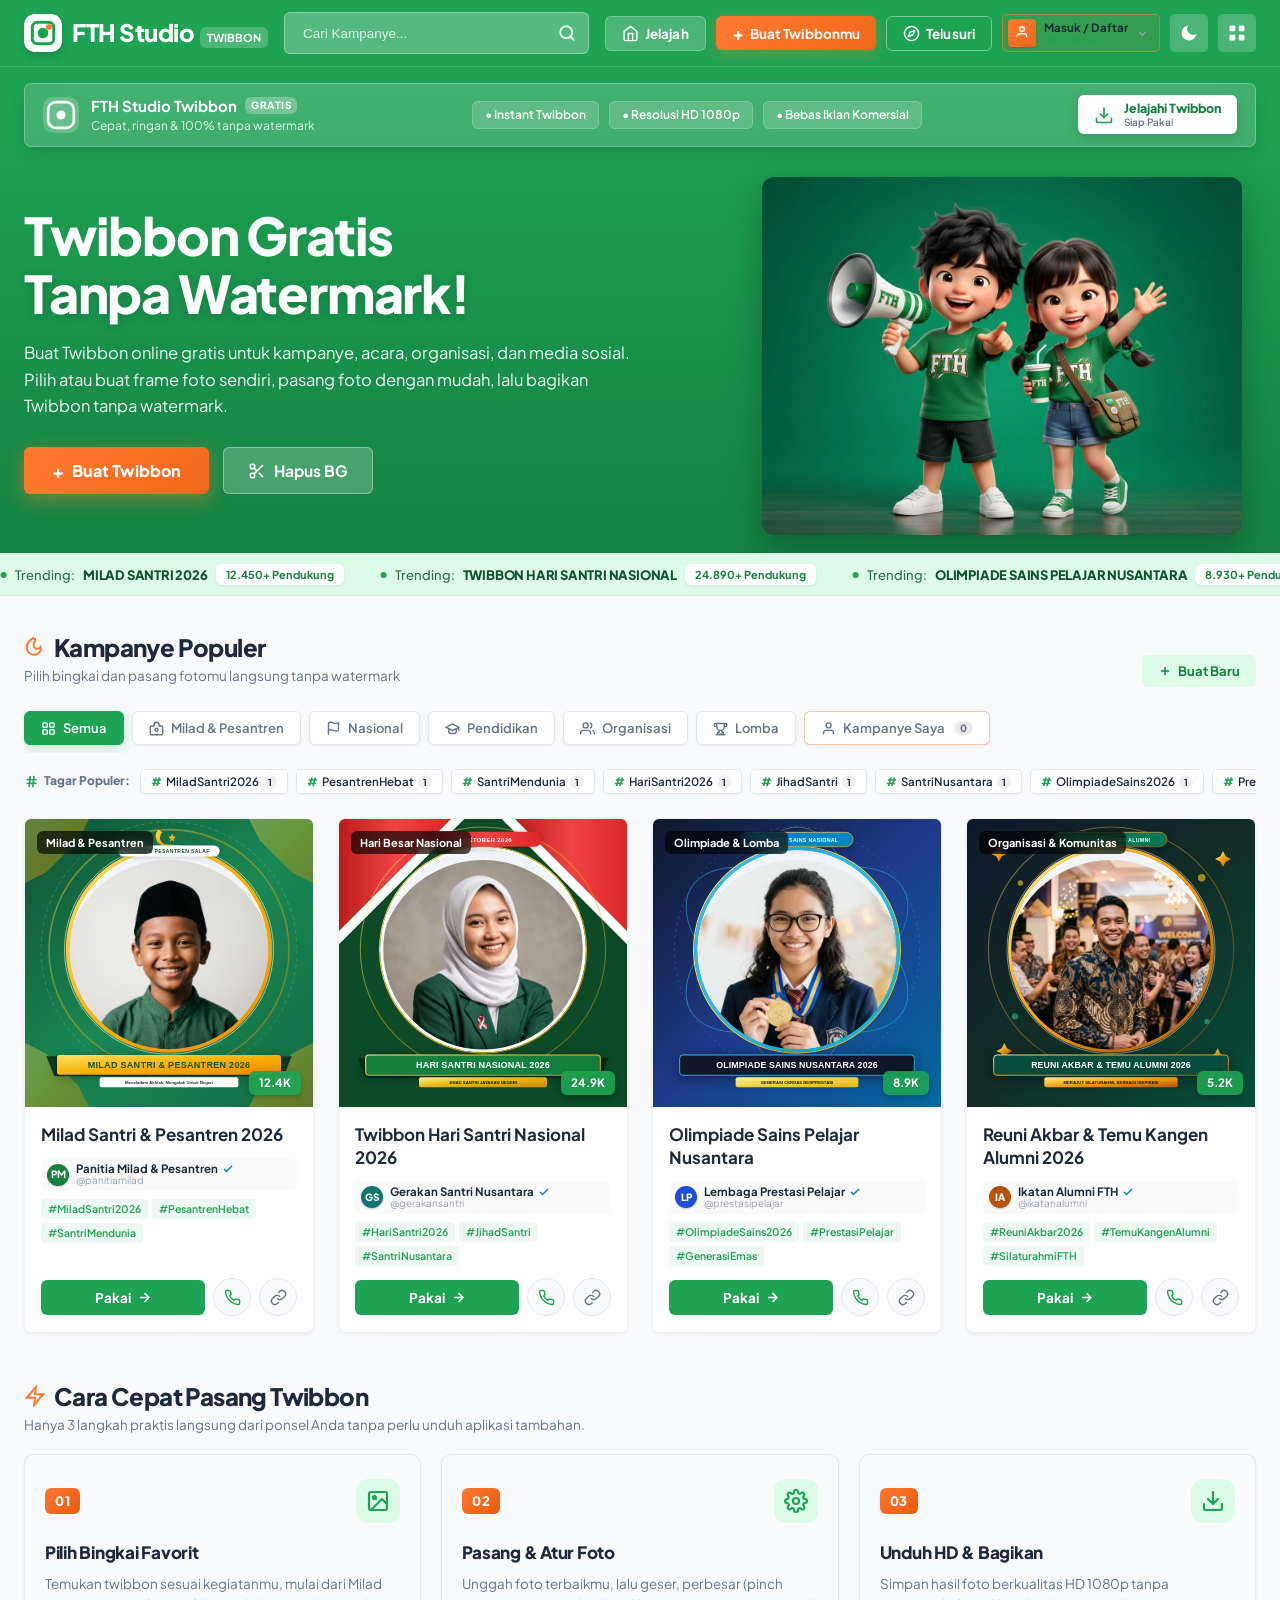
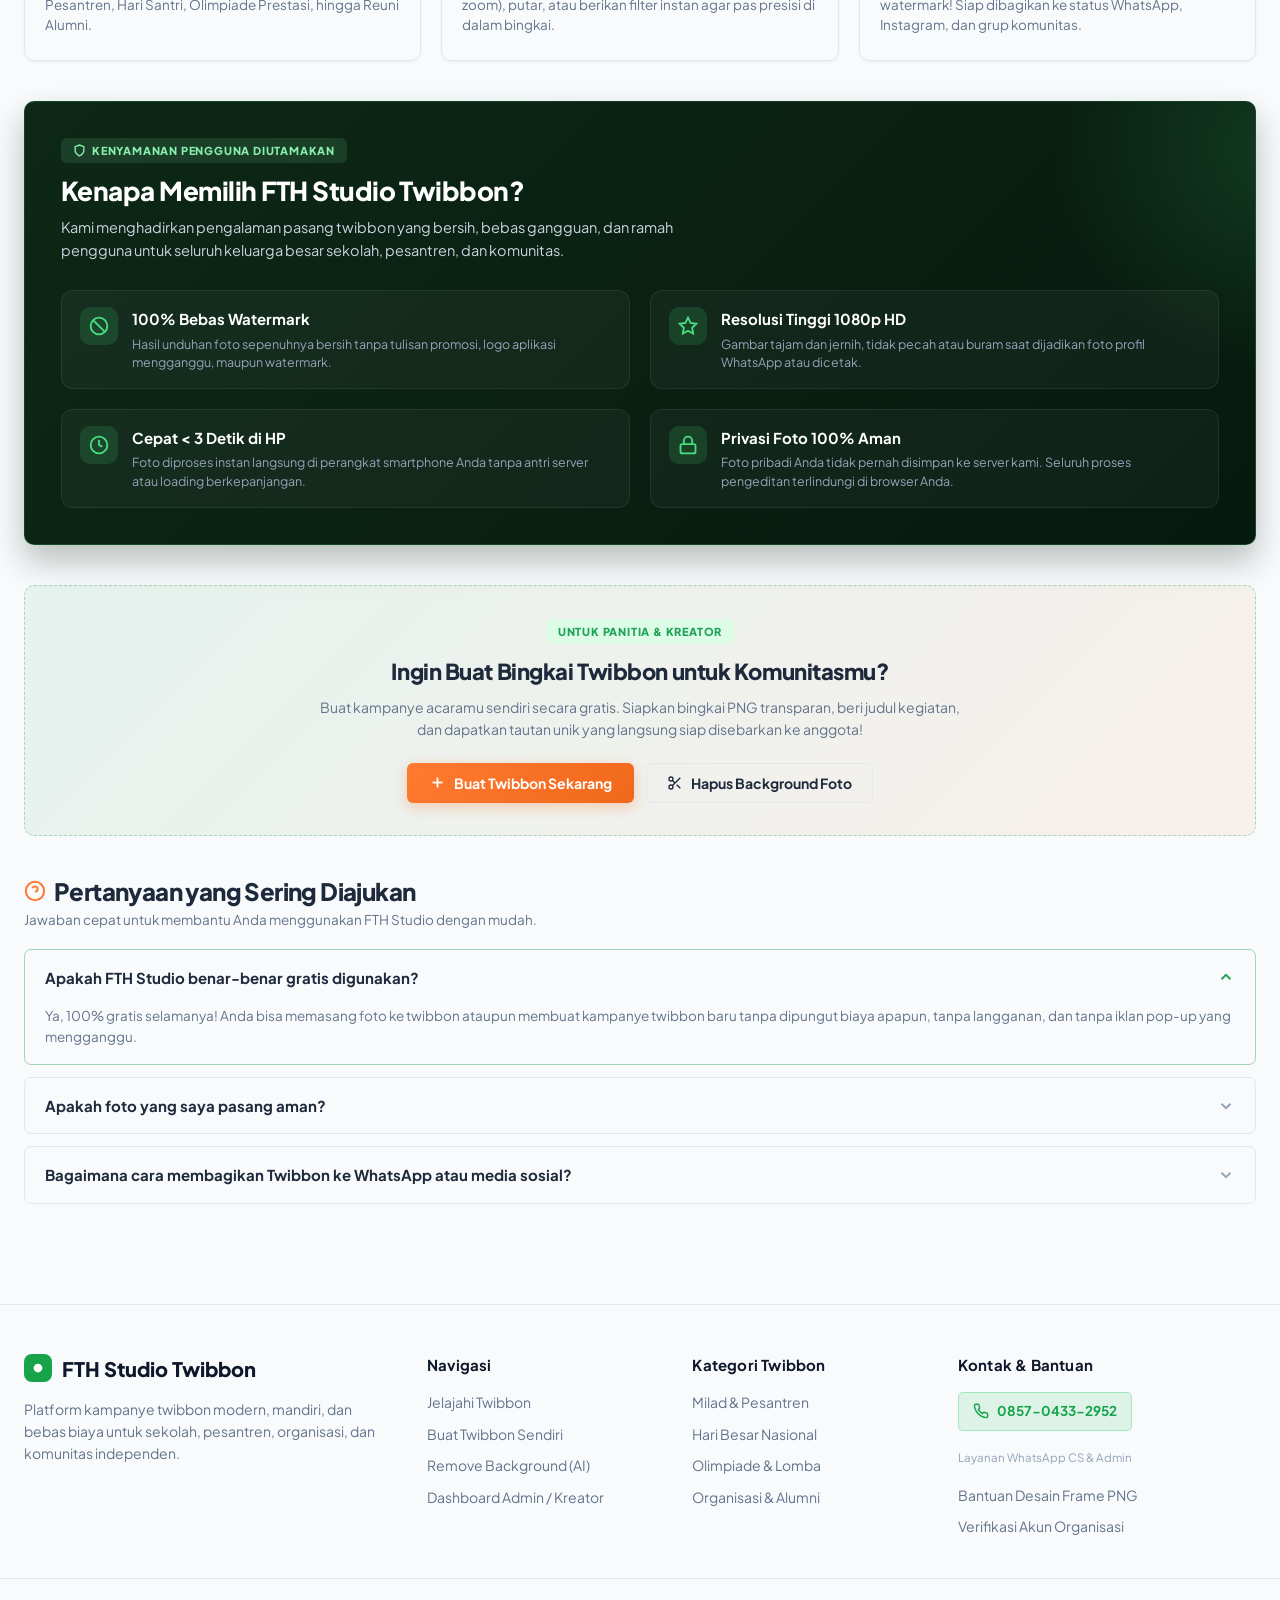
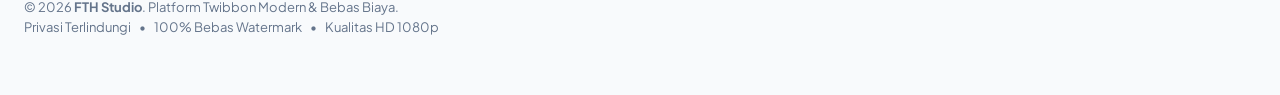
==== index.html @ cd51916a "Add files via upload" ====
<!DOCTYPE html>
<html lang="id">
<head>
  <meta charset="UTF-8">
  <meta name="viewport" content="width=device-width, initial-scale=1.0, maximum-scale=1.0, user-scalable=no">
  <title>FTH Studio - Twibbon Gratis Tanpa Watermark</title>
  <meta name="description" content="Buat Twibbon online gratis tanpa watermark untuk kampanye, acara, sekolah, pesantren, dan media sosial. Download instan kualitas HD 1080p di FTH Studio.">
  <link rel="preconnect" href="https://fonts.googleapis.com">
  <link rel="preconnect" href="https://fonts.gstatic.com" crossorigin>
  <link href="https://fonts.googleapis.com/css2?family=Plus+Jakarta+Sans:ital,wght@0,400;0,500;0,600;0,700;0,800;1,400;1,600;1,700&family=Urbanist:ital,wght@0,400;0,500;0,600;0,700;0,800;0,900;1,400;1,600;1,700&display=swap" rel="stylesheet">
  <link rel="stylesheet" href="style.css">
  <link rel="icon" type="image/svg+xml" href="data:image/svg+xml,<svg xmlns='http://www.w3.org/2000/svg' viewBox='0 0 32 32'><rect width='32' height='32' rx='8' fill='%2316a34a'/><circle cx='16' cy='16' r='9' fill='none' stroke='white' stroke-width='3'/><circle cx='20' cy='12' r='3' fill='%23ff7a30'/></svg>">
</head>
<body class="light-theme">

  <!-- ================= TOP MAIN NAVBAR ================= -->
  <header class="navbar-wrapper" id="navbar">
    <div class="navbar-container">
      
      <!-- Brand Logo -->
      <a href="index.html" class="navbar-brand" id="brand-logo" title="FTH Studio Twibbon Platform">
        <div class="brand-icon">
          <svg viewBox="0 0 32 32" fill="none" xmlns="http://www.w3.org/2000/svg">
            <rect width="32" height="32" rx="9" fill="white"/>
            <path d="M7 11C7 8.79086 8.79086 7 11 7H21C23.2091 7 25 8.79086 25 11V21C25 23.2091 23.2091 25 21 25H11C8.79086 25 7 23.2091 7 21V11Z" stroke="#16a34a" stroke-width="2.5"/>
            <circle cx="16" cy="16" r="4.5" fill="#16a34a"/>
            <circle cx="21" cy="11" r="2.5" fill="#ff7a30"/>
          </svg>
        </div>
        <div class="brand-text">
          <span class="brand-name">FTH Studio</span>
          <span class="brand-badge">Twibbon</span>
        </div>
      </a>

      <!-- Search Bar -->
      <div class="search-bar-wrapper">
        <div class="search-input-box">
          <input type="text" id="global-search-input" placeholder="Cari Kampanye..." autocomplete="off">
          <button class="search-icon-btn" id="search-trigger-btn" aria-label="Cari">
            <svg viewBox="0 0 24 24" fill="none" stroke="currentColor" stroke-width="2.5" stroke-linecap="round" stroke-linejoin="round">
              <circle cx="11" cy="11" r="8"></circle>
              <line x1="21" y1="21" x2="16.65" y2="16.65"></line>
            </svg>
          </button>
        </div>
      </div>

      <!-- Right Actions (Matching Reference Image) -->
      <div class="navbar-actions">
        <!-- Explore / Toko Link -->
        <button class="nav-pill-btn nav-btn-secondary" id="btn-nav-explore" onclick="scrollToCampaigns()">
          <svg class="btn-icon" viewBox="0 0 24 24" fill="none" stroke="currentColor" stroke-width="2">
            <path d="M3 9l9-7 9 7v11a2 2 0 0 1-2 2H5a2 2 0 0 1-2-2z"></path>
            <polyline points="9 22 9 12 15 12 15 22"></polyline>
          </svg>
          <span class="text-desktop-only">Jelajah</span>
        </button>

        <!-- Mobile Search Trigger Button -->
        <button class="icon-circle-btn mobile-search-btn" onclick="openExploreModal()" title="Cari Kampanye">
          <svg viewBox="0 0 24 24" fill="none" stroke="currentColor" stroke-width="2.5">
            <circle cx="11" cy="11" r="8"></circle>
            <line x1="21" y1="21" x2="16.65" y2="16.65"></line>
          </svg>
        </button>

        <!-- Highlight Action: + Buat Twibbonmu -->
        <button class="nav-pill-btn nav-btn-primary" id="btn-create-twibbon" onclick="openCreateModal()">
          <span class="btn-plus">+</span>
          <span class="text-desktop-only">Buat Twibbonmu</span>
          <span class="text-mobile-only">Buat</span>
        </button>

        <!-- Telusuri Button -->
        <button class="nav-pill-btn nav-btn-outline" id="btn-nav-search-modal" onclick="openExploreModal()">
          <svg class="btn-icon" viewBox="0 0 24 24" fill="none" stroke="currentColor" stroke-width="2">
            <circle cx="12" cy="12" r="10"></circle>
            <polygon points="16.24 7.76 14.12 14.12 7.76 16.24 9.88 9.88 16.24 7.76"></polygon>
          </svg>
          <span>Telusuri</span>
        </button>

        <!-- Creator Account Switcher / Auth Button in Navbar -->
        <button class="nav-account-btn guest-state" id="nav-account-btn" onclick="handleNavAccountClick()" title="Masuk atau Daftar Akun Kreator">
          <div class="nav-account-avatar guest-avatar" id="nav-account-avatar">
            <span id="nav-account-avatar-text">
              <svg viewBox="0 0 24 24" fill="none" stroke="currentColor" stroke-width="2.2" style="width: 14px; height: 14px;">
                <path d="M20 21v-2a4 4 0 0 0-4-4H8a4 4 0 0 0-4 4v2"/>
                <circle cx="12" cy="7" r="4"/>
              </svg>
            </span>
          </div>
          <div class="nav-account-info text-desktop-only">
            <span class="nav-account-name" id="nav-account-name">Masuk / Daftar</span>
            <span class="nav-account-handle" id="nav-account-handle">Akun Kreator</span>
          </div>
          <svg class="nav-account-chevron text-desktop-only" viewBox="0 0 24 24" fill="none" stroke="currentColor" stroke-width="2.5">
            <polyline points="6 9 12 15 18 9"></polyline>
          </svg>
        </button>

        <!-- Dark/Light Theme Toggle -->
        <button class="icon-circle-btn" id="theme-toggle-btn" onclick="toggleTheme()" title="Ubah Mode Gelap / Terang">
          <svg class="theme-icon moon-icon" viewBox="0 0 24 24" fill="currentColor">
            <path d="M21 12.79A9 9 0 1 1 11.21 3 7 7 0 0 0 21 12.79z"></path>
          </svg>
          <svg class="theme-icon sun-icon hidden" viewBox="0 0 24 24" fill="none" stroke="currentColor" stroke-width="2">
            <circle cx="12" cy="12" r="5"></circle>
            <line x1="12" y1="1" x2="12" y2="3"></line>
            <line x1="12" y1="21" x2="12" y2="23"></line>
            <line x1="4.22" y1="4.22" x2="5.64" y2="5.64"></line>
            <line x1="18.36" y1="18.36" x2="19.78" y2="19.78"></line>
            <line x1="1" y1="12" x2="3" y2="12"></line>
            <line x1="21" y1="12" x2="23" y2="12"></line>
            <line x1="4.22" y1="19.78" x2="5.64" y2="18.36"></line>
            <line x1="18.36" y1="5.64" x2="19.78" y2="4.22"></line>
          </svg>
        </button>

        <!-- Quick Menu Grid Toggle -->
        <button class="icon-circle-btn" id="menu-grid-btn" onclick="toggleMenuPopup()" title="Menu Cepat">
          <svg viewBox="0 0 24 24" fill="currentColor">
            <rect x="3" y="3" width="7" height="7" rx="1.5"></rect>
            <rect x="14" y="3" width="7" height="7" rx="1.5"></rect>
            <rect x="3" y="14" width="7" height="7" rx="1.5"></rect>
            <rect x="14" y="14" width="7" height="7" rx="1.5"></rect>
          </svg>
        </button>

      </div>
    </div>
  </header>

  <!-- ================= HERO CONTAINER WITH PROMO STRIP ================= -->
  <section class="hero-section" id="hero-section">
    <div class="hero-inner-container">

      <!-- SUB-BANNER / PROMO APP STRIP (Matching Reference Image) -->
      <div class="sub-banner-card" id="sub-banner">
        <div class="sub-banner-left">
          <div class="app-icon-box">
            <svg viewBox="0 0 28 28" fill="none">
              <rect width="28" height="28" rx="8" fill="white" fill-opacity="0.2"/>
              <rect x="4" y="4" width="20" height="20" rx="6" stroke="white" stroke-width="2"/>
              <circle cx="14" cy="14" r="3.5" fill="white"/>
            </svg>
          </div>
          <div class="app-text-info">
            <div class="app-title-row">
              <span class="app-title">FTH Studio Twibbon</span>
              <span class="app-badge-free">GRATIS</span>
            </div>
            <p class="app-subtitle">Cepat, ringan &amp; 100% tanpa watermark</p>
          </div>
        </div>

        <div class="sub-banner-center">
          <span class="sub-pill-tag">• Instant Twibbon</span>
          <span class="sub-pill-tag">• Resolusi HD 1080p</span>
          <span class="sub-pill-tag">• Bebas Iklan Komersial</span>
        </div>

        <div class="sub-banner-right">
          <button class="btn-sub-action" onclick="scrollToCampaigns()">
            <svg viewBox="0 0 24 24" fill="none" stroke="currentColor" stroke-width="2" class="btn-sub-icon">
              <path d="M21 15v4a2 2 0 0 1-2 2H5a2 2 0 0 1-2-2v-4"></path>
              <polyline points="7 10 12 15 17 10"></polyline>
              <line x1="12" y1="15" x2="12" y2="3"></line>
            </svg>
            <div class="btn-sub-text">
              <span class="btn-sub-label">Jelajahi Twibbon</span>
              <span class="btn-sub-sub">Siap Pakai</span>
            </div>
          </button>
        </div>
      </div>

      <!-- MAIN HERO CONTENT (Headline + 3D Mascot Illustration) -->
      <div class="hero-content-grid">
        <!-- Left: Headline & Call-To-Action -->
        <div class="hero-text-content">
          <h1 class="hero-headline">
            Twibbon Gratis<br>
            <span class="highlight-text">Tanpa Watermark!</span>
          </h1>
          <p class="hero-description">
            Buat Twibbon online gratis untuk kampanye, acara, organisasi, dan media sosial. 
            Pilih atau buat frame foto sendiri, pasang foto dengan mudah, lalu bagikan Twibbon tanpa watermark.
          </p>
          <div class="hero-cta-group">
            <button class="hero-btn-primary" onclick="openCreateModal()">
              <span class="btn-plus">+</span>
              <span>Buat Twibbon</span>
            </button>
            <button class="hero-btn-secondary" onclick="openBgRemoverModal()">
              <svg viewBox="0 0 24 24" fill="none" stroke="currentColor" stroke-width="2.2" class="cta-icon">
                <circle cx="6" cy="6" r="3"></circle>
                <circle cx="6" cy="18" r="3"></circle>
                <line x1="20" y1="4" x2="8.12" y2="15.88"></line>
                <line x1="14.47" y1="14.48" x2="20" y2="20"></line>
                <line x1="8.12" y1="8.12" x2="12" y2="12"></line>
              </svg>
              <span>Hapus BG</span>
            </button>
          </div>
        </div>

        <!-- Right: 3D Mascot Render matching the exact reference -->
        <div class="hero-mascot-wrapper">
          <div class="mascot-image-container">
            <img src="assets/hero_mascots.jpg" alt="Mascot FTH Studio Twibbon" class="hero-mascot-img" id="hero-mascot-img">
          </div>
        </div>
      </div>

    </div>

    <!-- RUNNING TICKER / MARQUEE BAR (Matching Reference Image) -->
    <div class="ticker-wrapper" id="ticker-bar">
      <div class="ticker-track" id="ticker-track">
        <!-- Items will be duplicated by JS for seamless continuous loop -->
        <div class="ticker-item">
          <span class="ticker-bullet">●</span>
          <span class="ticker-label">Trending:</span>
          <strong class="ticker-title">MILAD SANTRI 2026</strong>
          <span class="ticker-pill">12.450+ Pendukung</span>
        </div>
        <div class="ticker-item">
          <span class="ticker-bullet">●</span>
          <span class="ticker-label">Trending:</span>
          <strong class="ticker-title">TWIBBON HARI SANTRI NASIONAL</strong>
          <span class="ticker-pill">24.890+ Pendukung</span>
        </div>
        <div class="ticker-item">
          <span class="ticker-bullet">●</span>
          <span class="ticker-label">Trending:</span>
          <strong class="ticker-title">OLIMPIADE SAINS PELAJAR NUSANTARA</strong>
          <span class="ticker-pill">8.930+ Pendukung</span>
        </div>
        <div class="ticker-item">
          <span class="ticker-bullet">●</span>
          <span class="ticker-label">Trending:</span>
          <strong class="ticker-title">REUNI AKBAR ALUMNI 2026</strong>
          <span class="ticker-pill">5.210+ Pendukung</span>
        </div>
        <div class="ticker-item">
          <span class="ticker-bullet">●</span>
          <span class="ticker-label">Trending:</span>
          <strong class="ticker-title">DIES NATALIS KAMPUS MERDEKA</strong>
          <span class="ticker-pill">16.700+ Pendukung</span>
        </div>
      </div>
    </div>
  </section>

  <!-- ================= MAIN CONTENT SECTION ================= -->
  <main class="main-content-wrapper">
    
    <!-- UNIFIED POPULAR CAMPAIGNS & CATEGORY SECTION -->
    <section class="section-container campaigns-section" id="campaigns-grid-section">
      <div class="section-header-row">
        <div>
          <h2 class="section-title">
            <svg viewBox="0 0 24 24" fill="none" stroke="currentColor" stroke-width="2.2" class="section-title-svg">
              <path d="M12 2c.6 3-1.5 5.5-1.5 8 0 2.2 1.8 4 4 4 1.5 0 2.8-.8 3.5-2 .5 1.2.5 2.8 0 4-1.2 2.8-4 4.5-7 4.5-4.4 0-8-3.6-8-8 0-4.8 4.2-8.5 7-10.5.6.8 1.4 1.5 2 2z"/>
            </svg>
            <span>Kampanye Populer</span>
          </h2>
          <p class="section-subtitle">Pilih bingkai dan pasang fotomu langsung tanpa watermark</p>
        </div>
        <div class="section-actions">
          <button class="btn-create-inline" onclick="openCreateModal()">
            <svg viewBox="0 0 24 24" fill="none" stroke="currentColor" stroke-width="2.5" class="inline-plus-svg">
              <line x1="12" y1="5" x2="12" y2="19"></line>
              <line x1="5" y1="12" x2="19" y2="12"></line>
            </svg>
            <span>Buat Baru</span>
          </button>
        </div>
      </div>

      <!-- Category Filter Chips (With Clean Vector SVGs, No Emojis) -->
      <div class="category-scroll-container">
        <div class="category-chips-row" id="category-chips">
          <button class="cat-chip active" data-category="all">
            <svg viewBox="0 0 24 24" fill="none" stroke="currentColor" stroke-width="2" class="cat-svg-icon">
              <rect x="3" y="3" width="7" height="7" rx="1.5"></rect>
              <rect x="14" y="3" width="7" height="7" rx="1.5"></rect>
              <rect x="3" y="14" width="7" height="7" rx="1.5"></rect>
              <rect x="14" y="14" width="7" height="7" rx="1.5"></rect>
            </svg>
            <span>Semua</span>
          </button>
          <button class="cat-chip" data-category="pesantren">
            <svg viewBox="0 0 24 24" fill="none" stroke="currentColor" stroke-width="2" class="cat-svg-icon">
              <path d="M12 2a4 4 0 0 0-4 4v2H4a2 2 0 0 0-2 2v10a2 2 0 0 0 2 2h16a2 2 0 0 0 2-2V10a2 2 0 0 0-2-2h-4V6a4 4 0 0 0-4-4z"></path>
              <circle cx="12" cy="14" r="2.5"></circle>
            </svg>
            <span>Milad &amp; Pesantren</span>
          </button>
          <button class="cat-chip" data-category="nasional">
            <svg viewBox="0 0 24 24" fill="none" stroke="currentColor" stroke-width="2" class="cat-svg-icon">
              <path d="M4 15s1-1 4-1 5 2 8 2 4-1 4-1V3s-1 1-4 1-5-2-8-2-4 1-4 1z"></path>
              <line x1="4" y1="22" x2="4" y2="15"></line>
            </svg>
            <span>Nasional</span>
          </button>
          <button class="cat-chip" data-category="pendidikan">
            <svg viewBox="0 0 24 24" fill="none" stroke="currentColor" stroke-width="2" class="cat-svg-icon">
              <path d="M22 10v6M2 10l10-5 10 5-10 5z"></path>
              <path d="M6 12v5c0 2 3 3 6 3s6-1 6-3v-5"></path>
            </svg>
            <span>Pendidikan</span>
          </button>
          <button class="cat-chip" data-category="organisasi">
            <svg viewBox="0 0 24 24" fill="none" stroke="currentColor" stroke-width="2" class="cat-svg-icon">
              <path d="M17 21v-2a4 4 0 0 0-4-4H5a4 4 0 0 0-4 4v2"></path>
              <circle cx="9" cy="7" r="4"></circle>
              <path d="M23 21v-2a4 4 0 0 0-3-3.87"></path>
              <path d="M16 3.13a4 4 0 0 1 0 7.75"></path>
            </svg>
            <span>Organisasi</span>
          </button>
          <button class="cat-chip" data-category="lomba">
            <svg viewBox="0 0 24 24" fill="none" stroke="currentColor" stroke-width="2" class="cat-svg-icon">
              <path d="M6 9H4.5a2.5 2.5 0 0 1 0-5H6"></path>
              <path d="M18 9h1.5a2.5 2.5 0 0 0 0-5H18"></path>
              <path d="M4 22h16"></path>
              <path d="M10 14.66V17c0 .55-.45 1-1 1H8c-.55 0-1 .45-1 1v1c0 .55.45 1 1 1h8c.55 0 1-.45 1-1v-1c0-.55-.45-1-1-1h-1c-.55 0-1-.45-1-1v-2.34"></path>
              <path d="M18 4H6v5a6 6 0 0 0 12 0V4z"></path>
            </svg>
            <span>Lomba</span>
          </button>
          <button class="cat-chip chip-my-campaigns" data-category="my-campaigns" id="chip-my-campaigns" onclick="filterByMyCampaigns()">
            <svg viewBox="0 0 24 24" fill="none" stroke="currentColor" stroke-width="2.2" class="cat-svg-icon">
              <path d="M20 21v-2a4 4 0 0 0-4-4H8a4 4 0 0 0-4 4v2"></path>
              <circle cx="12" cy="7" r="4"></circle>
            </svg>
            <span>Kampanye Saya</span>
            <span class="chip-count-pill" id="my-campaigns-count">0</span>
          </button>
        </div>
      </div>

      <!-- Trending Hashtags Strip (Live, Clickable & Synchronized) -->
      <div class="hashtag-strip-wrapper">
        <div class="hashtag-strip-label">
          <svg viewBox="0 0 24 24" fill="none" stroke="currentColor" stroke-width="2.5" class="hashtag-fire-icon">
            <line x1="4" y1="9" x2="20" y2="9"></line>
            <line x1="4" y1="15" x2="20" y2="15"></line>
            <line x1="10" y1="3" x2="8" y2="21"></line>
            <line x1="16" y1="3" x2="14" y2="21"></line>
          </svg>
          <span>Tagar Populer:</span>
        </div>
        <div class="hashtag-chips-track" id="hashtag-chips-track">
          <!-- Populated dynamically via app.js -->
        </div>
      </div>

      <!-- Active Filter Banner (When filtering by Creator Profile or Hashtag) -->
      <div class="active-filter-banner hidden" id="active-filter-banner">
        <div class="filter-banner-content">
          <span class="filter-banner-badge" id="filter-banner-badge">Akun</span>
          <span class="filter-banner-text" id="filter-banner-text">Menampilkan kampanye milik: <strong>@gerakansantri</strong></span>
        </div>
        <button class="btn-clear-filter" onclick="resetCampaignFilter()" title="Hapus Filter">
          <span>Semua Kampanye</span>
          <svg viewBox="0 0 24 24" fill="none" stroke="currentColor" stroke-width="2.5"><line x1="18" y1="6" x2="6" y2="18"></line><line x1="6" y1="6" x2="18" y2="18"></line></svg>
        </button>
      </div>

      <!-- Campaign Cards Grid Container -->
      <div class="campaign-grid" id="campaign-cards-container">
        <!-- Dynamic campaign cards rendered via app.js -->
      </div>
    </section>

    <!-- ================= USER-CENTRIC SECTION: 3 LANGKAH MUDAH ================= -->
    <section class="section-container how-it-works-section" id="how-it-works">
      <div class="section-header-compact">
        <h2 class="section-title">
          <svg class="section-title-svg" viewBox="0 0 24 24" fill="none" stroke="currentColor">
            <polygon points="13 2 3 14 12 14 11 22 21 10 12 10 13 2"></polygon>
          </svg>
          <span>Cara Cepat Pasang Twibbon</span>
        </h2>
        <p class="section-subtitle">Hanya 3 langkah praktis langsung dari ponsel Anda tanpa perlu unduh aplikasi tambahan.</p>
      </div>

      <div class="steps-grid">
        <div class="step-card">
          <div class="step-header">
            <span class="step-number">01</span>
            <div class="step-icon-box">
              <svg viewBox="0 0 24 24" fill="none" stroke="currentColor" stroke-width="2.2" stroke-linecap="round" stroke-linejoin="round">
                <rect x="3" y="3" width="18" height="18" rx="2" ry="2"></rect>
                <circle cx="8.5" cy="8.5" r="1.5"></circle>
                <polyline points="21 15 16 10 5 21"></polyline>
              </svg>
            </div>
          </div>
          <h3 class="step-title">Pilih Bingkai Favorit</h3>
          <p class="step-desc">Temukan twibbon sesuai kegiatanmu, mulai dari Milad Pesantren, Hari Santri, Olimpiade Prestasi, hingga Reuni Alumni.</p>
        </div>

        <div class="step-card">
          <div class="step-header">
            <span class="step-number">02</span>
            <div class="step-icon-box">
              <svg viewBox="0 0 24 24" fill="none" stroke="currentColor" stroke-width="2.2" stroke-linecap="round" stroke-linejoin="round">
                <circle cx="12" cy="12" r="3"></circle>
                <path d="M19.4 15a1.65 1.65 0 0 0 .33 1.82l.06.06a2 2 0 0 1 0 2.83 2 2 0 0 1-2.83 0l-.06-.06a1.65 1.65 0 0 0-1.82-.33 1.65 1.65 0 0 0-1 1.51V21a2 2 0 0 1-2 2 2 2 0 0 1-2-2v-.09A1.65 1.65 0 0 0 9 19.4a1.65 1.65 0 0 0-1.82.33l-.06.06a2 2 0 0 1-2.83 0 2 2 0 0 1 0-2.83l.06-.06a1.65 1.65 0 0 0 .33-1.82 1.65 1.65 0 0 0-1.51-1H3a2 2 0 0 1-2-2 2 2 0 0 1 2-2h.09A1.65 1.65 0 0 0 4.6 9a1.65 1.65 0 0 0-.33-1.82l-.06-.06a2 2 0 0 1 0-2.83 2 2 0 0 1 2.83 0l.06.06a1.65 1.65 0 0 0 1.82.33H9a1.65 1.65 0 0 0 1-1.51V3a2 2 0 0 1 2-2 2 2 0 0 1 2 2v.09a1.65 1.65 0 0 0 1 1.51 1.65 1.65 0 0 0 1.82-.33l.06-.06a2 2 0 0 1 2.83 0 2 2 0 0 1 0 2.83l-.06.06a1.65 1.65 0 0 0-.33 1.82V9a1.65 1.65 0 0 0 1.51 1H21a2 2 0 0 1 2 2 2 2 0 0 1-2 2h-.09a1.65 1.65 0 0 0-1.51 1z"></path>
              </svg>
            </div>
          </div>
          <h3 class="step-title">Pasang & Atur Foto</h3>
          <p class="step-desc">Unggah foto terbaikmu, lalu geser, perbesar (pinch zoom), putar, atau berikan filter instan agar pas presisi di dalam bingkai.</p>
        </div>

        <div class="step-card">
          <div class="step-header">
            <span class="step-number">03</span>
            <div class="step-icon-box">
              <svg viewBox="0 0 24 24" fill="none" stroke="currentColor" stroke-width="2.2" stroke-linecap="round" stroke-linejoin="round">
                <path d="M21 15v4a2 2 0 0 1-2 2H5a2 2 0 0 1-2-2v-4"></path>
                <polyline points="7 10 12 15 17 10"></polyline>
                <line x1="12" y1="15" x2="12" y2="3"></line>
              </svg>
            </div>
          </div>
          <h3 class="step-title">Unduh HD & Bagikan</h3>
          <p class="step-desc">Simpan hasil foto berkualitas HD 1080p tanpa watermark! Siap dibagikan ke status WhatsApp, Instagram, dan grup komunitas.</p>
        </div>
      </div>
    </section>

    <!-- ================= USER-CENTRIC ADVANTAGES ================= -->
    <section class="section-container user-benefits-section">
      <div class="user-benefits-box">
        <div class="user-benefits-header">
          <span class="user-benefits-tag">
            <svg viewBox="0 0 24 24" fill="none" stroke="currentColor" stroke-width="2.5">
              <path d="M12 22s8-4 8-10V5l-8-3-8 3v7c0 6 8 10 8 10z"></path>
            </svg>
            Kenyamanan Pengguna Diutamakan
          </span>
          <h3 class="user-benefits-title">Kenapa Memilih FTH Studio Twibbon?</h3>
          <p class="user-benefits-desc">
            Kami menghadirkan pengalaman pasang twibbon yang bersih, bebas gangguan, dan ramah pengguna untuk seluruh keluarga besar sekolah, pesantren, dan komunitas.
          </p>
        </div>

        <div class="benefits-grid">
          <div class="benefit-item">
            <div class="benefit-icon">
              <svg viewBox="0 0 24 24" fill="none" stroke="currentColor" stroke-width="2.2">
                <circle cx="12" cy="12" r="10"></circle>
                <line x1="4.93" y1="4.93" x2="19.07" y2="19.07"></line>
              </svg>
            </div>
            <div class="benefit-info">
              <h4 class="benefit-name">100% Bebas Watermark</h4>
              <p class="benefit-text">Hasil unduhan foto sepenuhnya bersih tanpa tulisan promosi, logo aplikasi mengganggu, maupun watermark.</p>
            </div>
          </div>

          <div class="benefit-item">
            <div class="benefit-icon">
              <svg viewBox="0 0 24 24" fill="none" stroke="currentColor" stroke-width="2.2">
                <polygon points="12 2 15.09 8.26 22 9.27 17 14.14 18.18 21.02 12 17.77 5.82 21.02 7 14.14 2 9.27 8.91 8.26 12 2"></polygon>
              </svg>
            </div>
            <div class="benefit-info">
              <h4 class="benefit-name">Resolusi Tinggi 1080p HD</h4>
              <p class="benefit-text">Gambar tajam dan jernih, tidak pecah atau buram saat dijadikan foto profil WhatsApp atau dicetak.</p>
            </div>
          </div>

          <div class="benefit-item">
            <div class="benefit-icon">
              <svg viewBox="0 0 24 24" fill="none" stroke="currentColor" stroke-width="2.2">
                <circle cx="12" cy="12" r="10"></circle>
                <polyline points="12 6 12 12 16 14"></polyline>
              </svg>
            </div>
            <div class="benefit-info">
              <h4 class="benefit-name">Cepat &lt; 3 Detik di HP</h4>
              <p class="benefit-text">Foto diproses instan langsung di perangkat smartphone Anda tanpa antri server atau loading berkepanjangan.</p>
            </div>
          </div>

          <div class="benefit-item">
            <div class="benefit-icon">
              <svg viewBox="0 0 24 24" fill="none" stroke="currentColor" stroke-width="2.2">
                <rect x="3" y="11" width="18" height="11" rx="2" ry="2"></rect>
                <path d="M7 11V7a5 5 0 0 1 10 0v4"></path>
              </svg>
            </div>
            <div class="benefit-info">
              <h4 class="benefit-name">Privasi Foto 100% Aman</h4>
              <p class="benefit-text">Foto pribadi Anda tidak pernah disimpan ke server kami. Seluruh proses pengeditan terlindungi di browser Anda.</p>
            </div>
          </div>
        </div>
      </div>
    </section>

    <!-- ================= CTA BANNER: BUAT KAMPANYE SENDIRI ================= -->
    <section class="section-container cta-community-section">
      <div class="cta-community-box">
        <div class="cta-content">
          <span class="cta-badge">Untuk Panitia & Kreator</span>
          <h3 class="cta-title">Ingin Buat Bingkai Twibbon untuk Komunitasmu?</h3>
          <p class="cta-desc">
            Buat kampanye acaramu sendiri secara gratis. Siapkan bingkai PNG transparan, beri judul kegiatan, dan dapatkan tautan unik yang langsung siap disebarkan ke anggota!
          </p>
          <div class="cta-actions">
            <button class="btn-cta-primary" onclick="openCreateModal()">
              <svg viewBox="0 0 24 24" fill="none" stroke="currentColor" stroke-width="2.5">
                <line x1="12" y1="5" x2="12" y2="19"></line>
                <line x1="5" y1="12" x2="19" y2="12"></line>
              </svg>
              <span>Buat Twibbon Sekarang</span>
            </button>
            <button class="btn-cta-secondary" onclick="openBgRemoverModal()">
              <svg viewBox="0 0 24 24" fill="none" stroke="currentColor" stroke-width="2">
                <circle cx="6" cy="6" r="3"></circle>
                <circle cx="6" cy="18" r="3"></circle>
                <line x1="20" y1="4" x2="8.12" y2="15.88"></line>
                <line x1="14.47" y1="14.48" x2="20" y2="20"></line>
                <line x1="8.12" y1="8.12" x2="12" y2="12"></line>
              </svg>
              <span>Hapus Background Foto</span>
            </button>
          </div>
        </div>
      </div>
    </section>

    <!-- ================= FAQ SECTION: PERTANYAAN POPULER ================= -->
    <section class="section-container faq-section" id="faq">
      <div class="section-header-compact">
        <h2 class="section-title">
          <svg class="section-title-svg" viewBox="0 0 24 24" fill="none" stroke="currentColor">
            <circle cx="12" cy="12" r="10"></circle>
            <path d="M9.09 9a3 3 0 0 1 5.83 1c0 2-3 3-3 3"></path>
            <line x1="12" y1="17" x2="12.01" y2="17"></line>
          </svg>
          <span>Pertanyaan yang Sering Diajukan</span>
        </h2>
        <p class="section-subtitle">Jawaban cepat untuk membantu Anda menggunakan FTH Studio dengan mudah.</p>
      </div>

      <div class="faq-list">
        <details class="faq-item" open>
          <summary class="faq-question">
            <span>Apakah FTH Studio benar-benar gratis digunakan?</span>
            <svg class="faq-chevron" viewBox="0 0 24 24" fill="none" stroke="currentColor" stroke-width="2.5">
              <polyline points="6 9 12 15 18 9"></polyline>
            </svg>
          </summary>
          <div class="faq-answer">
            <p>Ya, 100% gratis selamanya! Anda bisa memasang foto ke twibbon ataupun membuat kampanye twibbon baru tanpa dipungut biaya apapun, tanpa langganan, dan tanpa iklan pop-up yang mengganggu.</p>
          </div>
        </details>

        <details class="faq-item">
          <summary class="faq-question">
            <span>Apakah foto yang saya pasang aman?</span>
            <svg class="faq-chevron" viewBox="0 0 24 24" fill="none" stroke="currentColor" stroke-width="2.5">
              <polyline points="6 9 12 15 18 9"></polyline>
            </svg>
          </summary>
          <div class="faq-answer">
            <p>Sangat aman. Teknologi FTH Studio memproses penggabungan foto langsung di browser HP Anda (Client-Side). Foto pribadi Anda tidak pernah dikirim, disimpan, ataupun diunggah ke server luar.</p>
          </div>
        </details>

        <details class="faq-item">
          <summary class="faq-question">
            <span>Bagaimana cara membagikan Twibbon ke WhatsApp atau media sosial?</span>
            <svg class="faq-chevron" viewBox="0 0 24 24" fill="none" stroke="currentColor" stroke-width="2.5">
              <polyline points="6 9 12 15 18 9"></polyline>
            </svg>
          </summary>
          <div class="faq-answer">
            <p>Cukup tekan ikon rantai/tautan di kartu kampanye yang Anda inginkan. Tautan akan otomatis tersalin ke papan klip ponsel Anda dan siap ditempelkan di chat WhatsApp, bio Instagram, ataupun Facebook.</p>
          </div>
        </details>
      </div>
    </section>

  </main>

  <!-- ================= FOOTER ================= -->
  <footer class="footer-wrapper">
    <div class="footer-container">
      <div class="footer-brand-col">
        <div class="footer-brand">
          <div class="brand-icon-sm">
            <svg viewBox="0 0 32 32" fill="none">
              <rect width="32" height="32" rx="9" fill="#16a34a"/>
              <circle cx="16" cy="16" r="5" fill="white"/>
            </svg>
          </div>
          <span class="footer-brand-name">FTH Studio Twibbon</span>
        </div>
        <p class="footer-tagline">
          Platform kampanye twibbon modern, mandiri, dan bebas biaya untuk sekolah, pesantren, organisasi, dan komunitas independen.
        </p>
      </div>

      <div class="footer-links-col">
        <h4 class="footer-col-title">Navigasi</h4>
        <ul class="footer-links">
          <li><a href="#" onclick="scrollToCampaigns()">Jelajahi Twibbon</a></li>
          <li><a href="#" onclick="openCreateModal()">Buat Twibbon Sendiri</a></li>
          <li><a href="#" onclick="openBgRemoverModal()">Remove Background (AI)</a></li>
          <li><a href="admin.html">Dashboard Admin / Kreator</a></li>
        </ul>
      </div>

      <div class="footer-links-col">
        <h4 class="footer-col-title">Kategori Twibbon</h4>
        <ul class="footer-links">
          <li><a href="#" onclick="filterCategory('pesantren')">Milad & Pesantren</a></li>
          <li><a href="#" onclick="filterCategory('nasional')">Hari Besar Nasional</a></li>
          <li><a href="#" onclick="filterCategory('lomba')">Olimpiade & Lomba</a></li>
          <li><a href="#" onclick="filterCategory('organisasi')">Organisasi & Alumni</a></li>
        </ul>
      </div>

      <div class="footer-links-col footer-contact-col">
        <h4 class="footer-col-title">Kontak &amp; Bantuan</h4>
        <ul class="footer-links">
          <li>
            <a href="https://wa.me/6285704332952?text=Halo%20FTH%20Studio,%20saya%20ingin%20bertanya%20seputar%20twibbon" target="_blank" rel="noopener" class="footer-wa-link-btn" title="Chat WhatsApp CS">
              <svg viewBox="0 0 24 24" fill="none" stroke="currentColor" stroke-width="2.2" class="wa-icon-svg"><path d="M22 16.92v3a2 2 0 0 1-2.18 2 19.79 19.79 0 0 1-8.63-3.07 19.5 19.5 0 0 1-6-6 19.79 19.79 0 0 1-3.07-8.67A2 2 0 0 1 4.11 2h3a2 2 0 0 1 2 1.72 12.84 12.84 0 0 0 .7 2.81 2 2 0 0 1-.45 2.11L8.09 9.91a16 16 0 0 0 6 6l1.27-1.27a2 2 0 0 1 2.11-.45 12.84 12.84 0 0 0 2.81.7A2 2 0 0 1 22 16.92z"></path></svg>
              <strong>0857-0433-2952</strong>
            </a>
          </li>
          <li><span class="footer-contact-note">Layanan WhatsApp CS &amp; Admin</span></li>
          <li><a href="https://wa.me/6285704332952?text=Halo%20FTH%20Studio,%20saya%20butuh%20bantuan%20desain%20bingkai%20twibbon" target="_blank" rel="noopener">Bantuan Desain Frame PNG</a></li>
          <li><a href="https://wa.me/6285704332952?text=Halo%20FTH%20Studio,%20saya%20ingin%20verifikasi%20akun%20organisasi" target="_blank" rel="noopener">Verifikasi Akun Organisasi</a></li>
        </ul>
      </div>
    </div>

    <div class="footer-bottom-bar">
      <div class="footer-container bottom-inner">
        <!-- Quick Nav: Tidy horizontal bar placed at the bottom for mobile -->
        <div class="footer-quick-links">
          <a href="#" onclick="scrollToCampaigns()">Jelajahi</a>
          <span class="link-sep">•</span>
          <a href="#" onclick="openCreateModal()">Buat Twibbon</a>
          <span class="link-sep">•</span>
          <a href="#" onclick="openBgRemoverModal()">Hapus BG</a>
          <span class="link-sep">•</span>
          <a href="https://wa.me/6285704332952" target="_blank" rel="noopener" style="color: #22c55e; font-weight: 700;">WA: 0857-0433-2952</a>
          <span class="link-sep">•</span>
          <a href="#faq">FAQ</a>
          <span class="link-sep">•</span>
          <a href="admin.html">Admin</a>
        </div>
        <div class="footer-meta">
          <p class="footer-copy">&copy; 2026 <strong>FTH Studio</strong>. Platform Twibbon Modern & Bebas Biaya.</p>
          <div class="footer-legal">
            <span>Privasi Terlindungi</span>
            <span>•</span>
            <span>100% Bebas Watermark</span>
            <span>•</span>
            <span>Kualitas HD 1080p</span>
          </div>
        </div>
      </div>
    </div>
  </footer>

  <!-- ================= MODAL: LIVE TWIBBON CANVAS EDITOR ================= -->
  <div class="modal-overlay hidden" id="editor-modal">
    <div class="modal-card editor-modal-card">
      
      <!-- Modal Header -->
      <div class="modal-header">
        <div class="modal-header-left">
          <h3 class="modal-title" id="editor-campaign-title">Pasang Twibbon</h3>
          <span class="modal-subtitle" id="editor-campaign-creator">Oleh FTH Studio</span>
        </div>
        <button class="modal-close-btn" onclick="closeEditorModal()" aria-label="Tutup Editor">
          <svg viewBox="0 0 24 24" fill="none" stroke="currentColor" stroke-width="2.5">
            <line x1="18" y1="6" x2="6" y2="18"></line>
            <line x1="6" y1="6" x2="18" y2="18"></line>
          </svg>
        </button>
      </div>

      <!-- Modal Body (Canvas Viewport + Controls) -->
      <div class="modal-body editor-modal-body">
        
        <!-- Interactive Canvas Stage -->
        <div class="canvas-stage-wrapper">
          <div class="canvas-stage" id="canvas-stage">
            <!-- Checkerboard background for transparency preview -->
            <div class="canvas-checkerboard"></div>
            
            <!-- Real HTML5 Canvas for composite rendering -->
            <canvas id="twibbon-canvas" width="1080" height="1080"></canvas>

            <!-- Loading overlay inside canvas stage -->
            <div class="canvas-loader hidden" id="canvas-loader">
              <div class="spinner"></div>
              <span>Memproses Foto...</span>
            </div>

            <!-- Empty Photo Placeholder when no photo is uploaded -->
            <div class="canvas-empty-state" id="canvas-empty-state" onclick="triggerPhotoUpload()" style="cursor: pointer;">
              <div class="empty-icon-circle">
                <svg viewBox="0 0 24 24" fill="none" stroke="currentColor" stroke-width="1.8">
                  <path d="M23 19a2 2 0 0 1-2 2H3a2 2 0 0 1-2-2V8a2 2 0 0 1 2-2h4l2-3h6l2 3h4a2 2 0 0 1 2 2z"></path>
                  <circle cx="12" cy="13" r="4"></circle>
                </svg>
              </div>
              <p class="empty-text">Sentuh atau klik di sini untuk memilih fotomu</p>
              <button type="button" class="btn-select-photo-main" onclick="triggerPhotoUpload(); event.stopPropagation();">
                <svg viewBox="0 0 24 24" fill="none" stroke="currentColor" stroke-width="2" class="btn-icon">
                  <path d="M21 15v4a2 2 0 0 1-2 2H5a2 2 0 0 1-2-2v-4"></path>
                  <polyline points="17 8 12 3 7 8"></polyline>
                  <line x1="12" y1="3" x2="12" y2="15"></line>
                </svg>
                <span>Pilih Foto Saya</span>
              </button>
            </div>

            <!-- Hint overlay for mobile drag gestures (subtle floating pill) -->
            <div class="gesture-hint hidden" id="gesture-hint">
              <svg viewBox="0 0 24 24" width="13" height="13" style="width: 13px; height: 13px; min-width: 13px; max-width: 13px; flex-shrink: 0;" fill="none" stroke="currentColor" stroke-width="2" class="hint-svg-icon">
                <path d="M18 11V6a2 2 0 0 0-2-2v0a2 2 0 0 0-2 2v0"></path>
                <path d="M14 10V4a2 2 0 0 0-2-2v0a2 2 0 0 0-2 2v2"></path>
                <path d="M10 10.5V6a2 2 0 0 0-2-2v0a2 2 0 0 0-2 2v8"></path>
                <path d="M18 8a2 2 0 1 1 4 0v6a8 8 0 0 1-8 8h-2c-2.8 0-4.5-.86-5.99-2.34l-3.6-3.6a2 2 0 0 1 2.83-2.82L7 15"></path>
              </svg>
              <span>Geser foto untuk menyesuaikan</span>
            </div>
          </div>
        </div>

        <!-- Safe File Input for supporter's photo (accessible to all mobile browsers) -->
        <input type="file" id="user-photo-input" accept="image/*" class="editor-file-input-hidden">

        <!-- Streamlined Controls Toolbar (Zoom & Tools) -->
        <div class="editor-controls-panel" id="editor-controls">
          
          <!-- Opaque Frame Warning & Quick Action Banner (Shows when frame has no transparent hole) -->
          <div class="opaque-frame-notice hidden" id="opaque-frame-notice">
            <div class="notice-text">
              <svg viewBox="0 0 24 24" fill="none" stroke="currentColor" stroke-width="2.2" class="notice-svg"><circle cx="12" cy="12" r="10"></circle><line x1="12" y1="8" x2="12" y2="12"></line><line x1="12" y1="16" x2="12.01" y2="16"></line></svg>
              <span>Bingkai padat. Pilih mode posisi foto:</span>
            </div>
            <div class="notice-actions">
              <button type="button" class="btn-notice-action" id="btn-notice-layer" onclick="toggleLayerOrder()">Foto di Depan</button>
              <button type="button" class="btn-notice-action" id="btn-notice-cutout" onclick="cycleCutoutShape()">Lubang Foto</button>
            </div>
          </div>

          <!-- Photo Detection Status Card -->
          <div class="photo-detection-card" id="photo-detection-card">
            <div class="detection-left">
              <div class="detection-avatar-box" onclick="triggerPhotoUpload()" title="Klik untuk ganti foto">
                <img id="detected-photo-thumb" src="" alt="Thumbnail Foto" class="detection-thumb hidden">
                <svg viewBox="0 0 24 24" fill="none" stroke="currentColor" stroke-width="2" class="detection-placeholder-svg" id="detection-placeholder-svg">
                  <path d="M23 19a2 2 0 0 1-2 2H3a2 2 0 0 1-2-2V8a2 2 0 0 1 2-2h4l2-3h6l2 3h4a2 2 0 0 1 2 2z"></path>
                  <circle cx="12" cy="13" r="4"></circle>
                </svg>
              </div>
              <div class="detection-text-wrap">
                <div class="detection-status-row">
                  <span class="detection-title" id="detection-title">Foto Terdeteksi ✓</span>
                  <span class="detection-badge-pill verified" id="detection-badge-pill">Aktif</span>
                </div>
                <span class="detection-desc" id="detection-desc">Foto siap disesuaikan (geser &amp; zoom)</span>
              </div>
            </div>
            <button type="button" class="btn-detect-action" onclick="triggerPhotoUpload()" id="btn-detect-action">
              <svg viewBox="0 0 24 24" fill="none" stroke="currentColor" stroke-width="2" class="detect-btn-svg">
                <path d="M21 15v4a2 2 0 0 1-2 2H5a2 2 0 0 1-2-2v-4"></path>
                <polyline points="17 8 12 3 7 8"></polyline>
                <line x1="12" y1="3" x2="12" y2="15"></line>
              </svg>
              <span id="btn-detect-action-text">Ganti Foto</span>
            </button>
          </div>

          <!-- Sample Photo Quick-Picks Row -->
          <div class="sample-picks-row" id="sample-picks-row">
            <span class="sample-picks-label">Model Cepat:</span>
            <button type="button" class="sample-pick-btn" onclick="loadSamplePhoto('assets/user_santri.jpg')">Santri</button>
            <button type="button" class="sample-pick-btn" onclick="loadSamplePhoto('assets/user_santriwati.jpg')">Santriwati</button>
            <button type="button" class="sample-pick-btn" onclick="loadSamplePhoto('assets/user_alumni.jpg')">Alumni</button>
            <button type="button" class="sample-pick-btn" onclick="loadSamplePhoto('assets/user_sains.jpg')">Pelajar</button>
          </div>

          <!-- Zoom Slider Row with Quick Steppers -->
          <div class="control-row zoom-row">
            <span class="control-label">
              <svg viewBox="0 0 24 24" fill="none" stroke="currentColor" stroke-width="2" class="mini-icon">
                <circle cx="11" cy="11" r="8"></circle>
                <line x1="21" y1="21" x2="16.65" y2="16.65"></line>
                <line x1="8" y1="11" x2="14" y2="11"></line>
              </svg>
              Zoom
            </span>
            <button type="button" class="btn-zoom-step" onclick="stepZoom(-0.1)" title="Perkecil">−</button>
            <input type="range" id="zoom-slider" min="0.2" max="3.5" step="0.02" value="1" class="zoom-range" oninput="setZoom(parseFloat(this.value))">
            <button type="button" class="btn-zoom-step" onclick="stepZoom(0.1)" title="Perbesar">+</button>
            <span class="zoom-val-text" id="zoom-val-text">100%</span>
          </div>

          <!-- Quick Action Buttons Grid (5 Focused Studio Tools) -->
          <div class="control-buttons-row">
            <!-- Rotate 90 deg -->
            <button type="button" class="tool-btn" onclick="rotatePhoto()" title="Putar 90 Derajat">
              <svg viewBox="0 0 24 24" fill="none" stroke="currentColor" stroke-width="2">
                <path d="M21.5 2v6h-6M21.34 15.57a10 10 0 1 1-.57-8.38l5.67-5.67"/>
              </svg>
              <span>Putar 90°</span>
            </button>

            <!-- Flip Horizontal -->
            <button type="button" class="tool-btn" onclick="flipPhoto()" title="Cermin / Flip Horizontal">
              <svg viewBox="0 0 24 24" fill="none" stroke="currentColor" stroke-width="2">
                <path d="M8 3H5a2 2 0 0 0-2 2v14c0 1.1.9 2 2 2h3m8-18h3a2 2 0 0 1 2 2v14a2 2 0 0 1-2 2h-3M12 2v20"/>
              </svg>
              <span>Cermin</span>
            </button>

            <!-- Layer Order Toggle -->
            <button type="button" class="tool-btn" id="btn-layer-order" onclick="toggleLayerOrder()" title="Ubah Posisi Lapisan Foto &amp; Bingkai">
              <svg viewBox="0 0 24 24" fill="none" stroke="currentColor" stroke-width="2">
                <polygon points="12 2 2 7 12 12 22 7 12 2"></polygon>
                <polyline points="2 17 12 22 22 17"></polyline>
                <polyline points="2 12 12 17 22 12"></polyline>
              </svg>
              <span id="layer-order-text">Lapisan</span>
            </button>

            <!-- Cutout Hole Shape Toggle (Circle / Square / None) -->
            <button type="button" class="tool-btn" id="btn-cutout-hole" onclick="cycleCutoutShape()" title="Buat Lubang Foto pada Bingkai">
              <svg viewBox="0 0 24 24" fill="none" stroke="currentColor" stroke-width="2">
                <circle cx="12" cy="12" r="9"></circle>
                <circle cx="12" cy="12" r="3.5"></circle>
              </svg>
              <span id="cutout-shape-text">Lubang</span>
            </button>

            <!-- Reset Fit -->
            <button type="button" class="tool-btn" onclick="resetPhotoTransform()" title="Posisikan Tengah / Pas">
              <svg viewBox="0 0 24 24" fill="none" stroke="currentColor" stroke-width="2">
                <polyline points="1 4 1 10 7 10"></polyline>
                <path d="M3.51 15a9 9 0 1 0 2.13-9.36L1 10"></path>
              </svg>
              <span>Reset</span>
            </button>
          </div>

          <!-- Color Filters Compact Row -->
          <div class="filter-chips-row compact-filter-row">
            <span class="filter-label">Filter:</span>
            <button type="button" class="filter-chip active" onclick="applyPhotoFilter('none')">Asli</button>
            <button type="button" class="filter-chip" onclick="applyPhotoFilter('bright')">Cerah</button>
            <button type="button" class="filter-chip" onclick="applyPhotoFilter('warm')">Warm</button>
            <button type="button" class="filter-chip" onclick="applyPhotoFilter('vibrant')">Vibrant</button>
            <button type="button" class="filter-chip" onclick="applyPhotoFilter('bw')">B&amp;W</button>
          </div>

        </div>

      </div>

      <!-- Modal Footer (Download + Share Caption Action) -->
      <div class="modal-footer editor-modal-footer">
        <button type="button" class="btn-download-twibbon" id="btn-download-action" onclick="downloadTwibbonComposite()" disabled>
          <svg viewBox="0 0 24 24" fill="none" stroke="currentColor" stroke-width="2.5" class="btn-icon">
            <path d="M21 15v4a2 2 0 0 1-2 2H5a2 2 0 0 1-2-2v-4"></path>
            <polyline points="7 10 12 15 17 10"></polyline>
            <line x1="12" y1="15" x2="12" y2="3"></line>
          </svg>
          <span id="btn-download-text">Unduh Twibbon (FHD 1080p)</span>
        </button>
        <button type="button" class="btn-copy-caption-secondary" onclick="copyCampaignCaptionAndTags()" title="Salin deskripsi &amp; tagar kampanye untuk dibagikan ke WhatsApp / IG / TikTok">
          <svg viewBox="0 0 24 24" fill="none" stroke="currentColor" stroke-width="2" class="mini-copy-icon">
            <rect x="9" y="9" width="13" height="13" rx="2" ry="2"></rect>
            <path d="M5 15H4a2 2 0 0 1-2-2V4a2 2 0 0 1 2-2h9a2 2 0 0 1 2 2v1"></path>
          </svg>
          <span>Salin Caption &amp; Tagar</span>
        </button>
      </div>

    </div>
  </div>

  <!-- ================= MODAL: BUAT TWIBBONMU (+ Creator Studio) ================= -->
  <!-- ================= MODAL: BUAT TWIBBONMU (+ Creator Studio & Social Media Preview) ================= -->
  <div class="modal-overlay hidden" id="create-modal">
    <div class="modal-card create-modal-card">
      <div class="modal-header compact-modal-header">
        <div class="creator-header-left">
          <div class="creator-header-icon-box">
            <svg viewBox="0 0 24 24" fill="none" stroke="currentColor" stroke-width="2.2" class="creator-header-icon">
              <path d="M12 20h9"></path>
              <path d="M16.5 3.5a2.121 2.121 0 0 1 3 3L7 19l-4 1 1-4L16.5 3.5z"></path>
            </svg>
          </div>
          <div>
            <h3 class="modal-title">Studio Kampanye &amp; Penyesuaian</h3>
            <span class="modal-subtitle">Upload &amp; sesuaikan bingkai twibbon sebelum rilis ke media sosial</span>
          </div>
        </div>
        <button class="modal-close-btn" onclick="closeCreateModal()" aria-label="Tutup">
          <svg viewBox="0 0 24 24" fill="none" stroke="currentColor" stroke-width="2.5">
            <line x1="18" y1="6" x2="6" y2="18"></line>
            <line x1="6" y1="6" x2="18" y2="18"></line>
          </svg>
        </button>
      </div>

      <div class="modal-body compact-modal-body">
        <form id="create-campaign-form" onsubmit="handleCreateCampaign(event)">
          
          <div class="creator-studio-grid">
            
            <!-- ================= KOLOM KIRI: UPLOAD & STUDIO PENYESUAIAN ================= -->
            <div class="creator-studio-col-left">
              <!-- Compact Frame File Upload Banner -->
              <div class="form-group form-group-compact">
                <div class="dropzone-box compact-dropzone" id="frame-dropzone" onclick="document.getElementById('frame-file-input').click()">
                  <div class="compact-dropzone-inner" id="dropzone-prompt">
                    <div class="compact-dropzone-left">
                      <div class="compact-dropzone-icon-wrap">
                        <svg viewBox="0 0 24 24" fill="none" stroke="currentColor" stroke-width="2" class="compact-dropzone-icon">
                          <rect x="3" y="3" width="18" height="18" rx="2" ry="2"></rect>
                          <circle cx="8.5" cy="8.5" r="1.5"></circle>
                          <polyline points="21 15 16 10 5 21"></polyline>
                        </svg>
                      </div>
                      <div class="compact-dropzone-info">
                        <span class="compact-dropzone-title">Pilih Template Bingkai PNG *</span>
                        <span class="compact-dropzone-sub">Wajib PNG transparan 1:1 • Maks. 2.5 MB</span>
                      </div>
                    </div>
                    <span class="btn-choose-file-pill">
                      <svg viewBox="0 0 24 24" fill="none" stroke="currentColor" stroke-width="2" class="pill-upload-svg"><path d="M21 15v4a2 2 0 0 1-2 2H5a2 2 0 0 1-2-2v-4"></path><polyline points="17 8 12 3 7 8"></polyline><line x1="12" y1="3" x2="12" y2="15"></line></svg>
                      Pilih File
                    </span>
                  </div>

                  <!-- Preview Bar when image chosen -->
                  <div class="compact-dropzone-preview hidden" id="dropzone-preview">
                    <img src="" id="frame-preview-img" alt="Preview Frame">
                    <div class="compact-preview-right">
                      <div class="transparency-status" id="transparency-status">
                        <span class="status-indicator"></span>
                        <span class="status-text">Memeriksa...</span>
                      </div>
                      <span class="compact-change-text">Ganti Bingkai</span>
                    </div>
                  </div>
                </div>
                <input type="file" id="frame-file-input" accept="image/png,image/jpeg,image/webp" class="hidden" onchange="handleFrameFileSelect(this)">
              </div>

              <!-- ================= LIVE PREVIEW & ADJUSTER STUDIO BOX ================= -->
              <div class="creator-adjust-box hidden" id="creator-adjust-box">
                <!-- Mockup Switcher Tabs -->
                <div class="mockup-tabs-bar">
                  <button type="button" class="mockup-tab-btn active" id="mockup-tab-square" onclick="switchMockupView('square')">
                    <svg viewBox="0 0 24 24" fill="none" stroke="currentColor" stroke-width="2" class="mockup-btn-icon"><rect x="3" y="3" width="18" height="18" rx="2" ry="2"></rect></svg>
                    <span>Feed IG / Persegi (1:1)</span>
                  </button>
                  <button type="button" class="mockup-tab-btn" id="mockup-tab-story" onclick="switchMockupView('story')">
                    <svg viewBox="0 0 24 24" fill="none" stroke="currentColor" stroke-width="2" class="mockup-btn-icon"><rect x="5" y="2" width="14" height="20" rx="3" ry="3"></rect><line x1="12" y1="18" x2="12.01" y2="18"></line></svg>
                    <span>Story / Status (9:16)</span>
                  </button>
                </div>

                <!-- Live Canvas Display Container -->
                <div class="creator-stage-wrapper" id="creator-stage-wrapper">
                  <!-- The Stage Canvas Card -->
                  <div class="creator-canvas-card" id="creator-canvas-card">
                    <!-- Phone status bar when in Story mode -->
                    <div class="story-overlay-header hidden" id="story-overlay-header">
                      <div class="story-progress-line"><div class="story-progress-val"></div></div>
                      <div class="story-meta-row">
                        <span class="story-dot-avatar"></span>
                        <span class="story-handle-text" id="story-handle-preview">@fthstudio</span>
                        <span class="story-time-text">Baru saja</span>
                      </div>
                    </div>

                    <canvas id="creator-preview-canvas" width="600" height="600"></canvas>
                    <div class="canvas-checkerboard-bg"></div>
                    <div class="preview-mode-tag" id="preview-mode-tag">Pratinjau Live 1:1</div>
                  </div>
                </div>

                <!-- Tester Supporter Photo Selector -->
                <div class="creator-tester-selector">
                  <span class="tester-caption">Uji Foto Wajah Pendukung:</span>
                  <div class="tester-pills-row">
                    <button type="button" class="tester-pill active" onclick="setCreatorTesterPhoto('assets/user_santri.jpg', this)">Santri</button>
                    <button type="button" class="tester-pill" onclick="setCreatorTesterPhoto('assets/user_santriwati.jpg', this)">Santriwati</button>
                    <button type="button" class="tester-pill" onclick="setCreatorTesterPhoto('assets/user_sains.jpg', this)">Pelajar</button>
                    <button type="button" class="tester-pill" onclick="setCreatorTesterPhoto('assets/user_alumni.jpg', this)">Formal</button>
                    <label class="tester-pill tester-upload-btn" title="Unggah foto Anda sendiri untuk pengujian">
                      <span>+ Foto Uji</span>
                      <input type="file" id="tester-custom-input" accept="image/*" class="hidden" onchange="handleCreatorCustomTesterPhoto(this)">
                    </label>
                  </div>
                </div>

                <!-- Quick Adjustments Bar -->
                <div class="creator-controls-strip">
                  <!-- Scale / Zoom Adjustment -->
                  <div class="control-row-item">
                    <div class="control-label-row">
                      <span class="control-title">Ukuran / Skala Bingkai:</span>
                      <span class="control-val-pill" id="creator-scale-val">100%</span>
                    </div>
                    <div class="slider-with-quick-btns">
                      <button type="button" class="btn-step-zoom" onclick="stepCreatorScale(-5)" title="Perkecil">−</button>
                      <input type="range" id="creator-scale-slider" min="60" max="140" value="100" step="1" oninput="updateCreatorFrameScale(this.value)">
                      <button type="button" class="btn-step-zoom" onclick="stepCreatorScale(5)" title="Perbesar">+</button>
                      <button type="button" class="btn-reset-adjust" onclick="resetCreatorAdjustments()" title="Kembalikan ke Normal">Reset</button>
                    </div>
                  </div>

                  <!-- Cutout Lubang Foto Selector -->
                  <div class="control-row-item">
                    <span class="control-title">Bentuk Lubang Foto:</span>
                    <div class="cutout-shape-group">
                      <button type="button" class="cutout-shape-pill active" data-shape="auto" onclick="setCreatorCutoutShape('auto')">
                        <span>Otomatis (PNG Asli)</span>
                      </button>
                      <button type="button" class="cutout-shape-pill" data-shape="circle" onclick="setCreatorCutoutShape('circle')">
                        <span>Lingkaran</span>
                      </button>
                      <button type="button" class="cutout-shape-pill" data-shape="rounded" onclick="setCreatorCutoutShape('rounded')">
                        <span>Persegi Bundar</span>
                      </button>
                      <button type="button" class="cutout-shape-pill" data-shape="rect" onclick="setCreatorCutoutShape('rect')">
                        <span>Kotak Penuh</span>
                      </button>
                    </div>
                  </div>

                  <!-- Live Specs & Optimization Status Badges -->
                  <div class="creator-specs-row" id="creator-specs-row">
                    <span class="spec-badge" id="spec-dim-badge">📐 1080×1080 HD</span>
                    <span class="spec-badge valid" id="spec-trans-badge">✓ Transparan Valid</span>
                    <span class="spec-badge" id="spec-size-badge">⚡ Siap Medsos</span>
                  </div>
                </div>
              </div>
            </div>

            <!-- ================= KOLOM KANAN: METADATA FORM & PUBLISH ================= -->
            <div class="creator-studio-col-right">
              <!-- Campaign Title -->
              <div class="form-group form-group-compact">
                <label for="new-campaign-title" class="form-label">Judul Kampanye *</label>
                <input type="text" id="new-campaign-title" class="form-input" placeholder="Contoh: Milad Ke-50 Pesantren" required>
              </div>

              <!-- Custom Slug / Link -->
              <div class="form-group form-group-compact">
                <label for="new-campaign-slug" class="form-label">Custom Slug URL *</label>
                <div class="input-prefix-box">
                  <span class="input-prefix">fthstudio.id/?c=</span>
                  <input type="text" id="new-campaign-slug" class="form-input input-with-prefix" placeholder="milad-50" pattern="[a-z0-9-]+" title="Hanya huruf kecil, angka, dan tanda minus (-)" required>
                </div>
              </div>

              <!-- Row 2 Kolom: Kategori & Akun Organisasi -->
              <div class="form-grid-2">
                <div class="form-group form-group-compact">
                  <label class="form-label">Kategori *</label>
                  <div class="custom-select-container" id="category-select-wrapper">
                    <button type="button" class="custom-select-trigger" id="cat-select-trigger" onclick="toggleCategoryDropdown(event)" aria-haspopup="listbox">
                      <div class="select-selected-val">
                        <svg viewBox="0 0 24 24" fill="none" stroke="currentColor" stroke-width="2" class="select-val-icon" id="cat-val-icon">
                          <path d="M12 2a4 4 0 0 0-4 4v2H4a2 2 0 0 0-2 2v10a2 2 0 0 0 2 2h16a2 2 0 0 0 2-2V10a2 2 0 0 0-2-2h-4V6a4 4 0 0 0-4-4z"></path>
                          <circle cx="12" cy="14" r="2.5"></circle>
                        </svg>
                        <span id="cat-val-label">Milad &amp; Pesantren</span>
                      </div>
                      <svg viewBox="0 0 24 24" fill="none" stroke="currentColor" stroke-width="2.2" class="select-chevron-icon" id="cat-chevron">
                        <polyline points="6 9 12 15 18 9"></polyline>
                      </svg>
                    </button>

                    <div class="custom-select-options hidden" id="cat-options-menu" role="listbox">
                      <div class="select-option-item selected" data-value="pesantren" onclick="chooseCategoryOption('pesantren', 'Milad &amp; Pesantren', this)">
                        <svg viewBox="0 0 24 24" fill="none" stroke="currentColor" stroke-width="2" class="option-icon">
                          <path d="M12 2a4 4 0 0 0-4 4v2H4a2 2 0 0 0-2 2v10a2 2 0 0 0 2 2h16a2 2 0 0 0 2-2V10a2 2 0 0 0-2-2h-4V6a4 4 0 0 0-4-4z"></path>
                          <circle cx="12" cy="14" r="2.5"></circle>
                        </svg>
                        <span>Milad &amp; Pesantren</span>
                        <svg viewBox="0 0 24 24" fill="none" stroke="currentColor" stroke-width="2.5" class="option-check-icon"><polyline points="20 6 9 17 4 12"></polyline></svg>
                      </div>

                      <div class="select-option-item" data-value="nasional" onclick="chooseCategoryOption('nasional', 'Hari Besar Nasional', this)">
                        <svg viewBox="0 0 24 24" fill="none" stroke="currentColor" stroke-width="2" class="option-icon">
                          <path d="M4 15s1-1 4-1 5 2 8 2 4-1 4-1V3s-1 1-4 1-5-2-8-2-4 1-4 1z"></path>
                          <line x1="4" y1="22" x2="4" y2="15"></line>
                        </svg>
                        <span>Hari Besar Nasional</span>
                        <svg viewBox="0 0 24 24" fill="none" stroke="currentColor" stroke-width="2.5" class="option-check-icon"><polyline points="20 6 9 17 4 12"></polyline></svg>
                      </div>

                      <div class="select-option-item" data-value="pendidikan" onclick="chooseCategoryOption('pendidikan', 'Pendidikan &amp; Wisuda', this)">
                        <svg viewBox="0 0 24 24" fill="none" stroke="currentColor" stroke-width="2" class="option-icon">
                          <path d="M22 10v6M2 10l10-5 10 5-10 5z"></path>
                          <path d="M6 12v5c0 2 3 3 6 3s6-1 6-3v-5"></path>
                        </svg>
                        <span>Pendidikan &amp; Wisuda</span>
                        <svg viewBox="0 0 24 24" fill="none" stroke="currentColor" stroke-width="2.5" class="option-check-icon"><polyline points="20 6 9 17 4 12"></polyline></svg>
                      </div>

                      <div class="select-option-item" data-value="organisasi" onclick="chooseCategoryOption('organisasi', 'Organisasi &amp; Komunitas', this)">
                        <svg viewBox="0 0 24 24" fill="none" stroke="currentColor" stroke-width="2" class="option-icon">
                          <path d="M17 21v-2a4 4 0 0 0-4-4H5a4 4 0 0 0-4 4v2"></path>
                          <circle cx="9" cy="7" r="4"></circle>
                          <path d="M23 21v-2a4 4 0 0 0-3-3.87"></path>
                          <path d="M16 3.13a4 4 0 0 1 0 7.75"></path>
                        </svg>
                        <span>Organisasi &amp; Komunitas</span>
                        <svg viewBox="0 0 24 24" fill="none" stroke="currentColor" stroke-width="2.5" class="option-check-icon"><polyline points="20 6 9 17 4 12"></polyline></svg>
                      </div>

                      <div class="select-option-item" data-value="lomba" onclick="chooseCategoryOption('lomba', 'Olimpiade &amp; Lomba', this)">
                        <svg viewBox="0 0 24 24" fill="none" stroke="currentColor" stroke-width="2" class="option-icon">
                          <path d="M6 9H4.5a2.5 2.5 0 0 1 0-5H6"></path>
                          <path d="M18 9h1.5a2.5 2.5 0 0 0 0-5H18"></path>
                          <path d="M4 22h16"></path>
                          <path d="M10 14.66V17c0 .55-.45 1-1 1H8c-.55 0-1 .45-1 1v1c0 .55.45 1 1 1h8c.55 0 1-.45 1-1v-1c0-.55-.45-1-1-1h-1c-.55 0-1-.45-1-1v-2.34"></path>
                          <path d="M18 4H6v5a6 6 0 0 0 12 0V4z"></path>
                        </svg>
                        <span>Olimpiade &amp; Lomba</span>
                        <svg viewBox="0 0 24 24" fill="none" stroke="currentColor" stroke-width="2.5" class="option-check-icon"><polyline points="20 6 9 17 4 12"></polyline></svg>
                      </div>
                    </div>

                    <input type="hidden" id="new-campaign-cat" value="pesantren" required>
                  </div>
                </div>

                <!-- Akun Penyelenggara -->
                <div class="form-group form-group-compact">
                  <label for="new-campaign-account" class="form-label">Akun Organisasi *</label>
                  <select id="new-campaign-account" class="form-select" onchange="handleAccountSelectInForm(this.value)">
                    <!-- Populated dynamically -->
                  </select>
                </div>
              </div>

              <!-- Row 2 Kolom: Nama Penyelenggara & Tagar Kampanye -->
              <div class="form-grid-2">
                <div class="form-group form-group-compact">
                  <label for="new-campaign-creator" class="form-label">Nama Penyelenggara *</label>
                  <input type="text" id="new-campaign-creator" class="form-input" placeholder="Panitia / Brand" required>
                </div>

                <div class="form-group form-group-compact">
                  <label for="new-campaign-tags" class="form-label">Tagar (#)</label>
                  <input type="text" id="new-campaign-tags" class="form-input" placeholder="#Milad50, #Santri">
                </div>
              </div>

              <!-- Deskripsi & Pesan Kampanye -->
              <div class="form-group form-group-compact">
                <label for="new-campaign-desc" class="form-label">Deskripsi / Ajakan</label>
                <input type="text" id="new-campaign-desc" class="form-input" placeholder="Pesan ajakan untuk para pendukung (opsional)...">
              </div>

              <!-- Submit Button Actions -->
              <div class="form-actions compact-form-actions">
                <button type="button" class="btn-cancel" onclick="closeCreateModal()">Batal</button>
                <button type="submit" class="btn-submit-campaign" id="btn-submit-campaign">
                  <svg viewBox="0 0 24 24" fill="none" stroke="currentColor" stroke-width="2.2" class="btn-submit-svg">
                    <line x1="22" y1="2" x2="11" y2="13"></line>
                    <polygon points="22 2 15 22 11 13 2 9 22 2"></polygon>
                  </svg>
                  <span>Terbitkan Kampanye</span>
                </button>
              </div>
            </div>

          </div>

        </form>
      </div>
    </div>
  </div>

  <!-- ================= MODAL: REMOVE BACKGROUND (AI SIMULATOR) ================= -->
  <div class="modal-overlay hidden" id="bg-remover-modal">
    <div class="modal-card bg-remover-card">
      <div class="modal-header">
        <div>
          <h3 class="modal-title">AI Background Remover</h3>
          <span class="modal-subtitle">Hapus latar belakang foto potret secara instan di peramban</span>
        </div>
        <button class="modal-close-btn" onclick="closeBgRemoverModal()" aria-label="Tutup">
          <svg viewBox="0 0 24 24" fill="none" stroke="currentColor" stroke-width="2.5">
            <line x1="18" y1="6" x2="6" y2="18"></line>
            <line x1="6" y1="6" x2="18" y2="18"></line>
          </svg>
        </button>
      </div>

      <div class="modal-body">
        <div class="bg-tool-area">
          <div class="dropzone-box" onclick="document.getElementById('bg-photo-input').click()">
            <svg viewBox="0 0 24 24" fill="none" stroke="currentColor" stroke-width="2" class="dropzone-icon">
              <path d="M21 15v4a2 2 0 0 1-2 2H5a2 2 0 0 1-2-2v-4"></path>
              <polyline points="17 8 12 3 7 8"></polyline>
              <line x1="12" y1="3" x2="12" y2="15"></line>
            </svg>
            <p class="dropzone-text">Pilih foto portrait yang ingin dibersihkan background-nya</p>
            <span class="dropzone-sub">Foto diproses 100% lokal di browser Anda</span>
          </div>
          <input type="file" id="bg-photo-input" accept="image/*" class="hidden" onchange="processBgRemoval(this)">

          <div class="bg-preview-stage hidden" id="bg-preview-stage">
            <div class="bg-preview-box">
              <div class="canvas-checkerboard"></div>
              <img id="bg-result-img" alt="Hasil Remove Background">
            </div>
            <div class="bg-preview-actions">
              <button class="btn-use-in-twibbon" onclick="useCutoutInEditor()">
                <span>Gunakan di Twibbon Sekarang</span>
              </button>
            </div>
          </div>
        </div>
      </div>
    </div>
  </div>

  <!-- ================= MODAL: TELUSURI / SEARCH MODAL ================= -->
  <div class="modal-overlay hidden" id="explore-modal">
    <div class="modal-card explore-modal-card">
      <div class="modal-header">
        <div class="search-input-modal-box">
          <svg viewBox="0 0 24 24" fill="none" stroke="currentColor" stroke-width="2.5" class="modal-search-icon">
            <circle cx="11" cy="11" r="8"></circle>
            <line x1="21" y1="21" x2="16.65" y2="16.65"></line>
          </svg>
          <input type="text" id="modal-search-field" placeholder="Ketik nama kampanye atau organisasi..." autofocus>
        </div>
        <button class="modal-close-btn" onclick="closeExploreModal()" aria-label="Tutup">
          <svg viewBox="0 0 24 24" fill="none" stroke="currentColor" stroke-width="2.5">
            <line x1="18" y1="6" x2="6" y2="18"></line>
            <line x1="6" y1="6" x2="18" y2="18"></line>
          </svg>
        </button>
      </div>

      <div class="modal-body explore-modal-body">
        <h4 class="explore-category-title">Pencarian Populer</h4>
        <div class="quick-tags-row">
          <button class="quick-tag" onclick="searchTag('Milad')">#MiladPesantren</button>
          <button class="quick-tag" onclick="searchTag('Hari Santri')">#HariSantri</button>
          <button class="quick-tag" onclick="searchTag('Olimpiade')">#OlimpiadeSains</button>
          <button class="quick-tag" onclick="searchTag('Wisuda')">#Wisuda2026</button>
          <button class="quick-tag" onclick="searchTag('Reuni')">#ReuniAkbar</button>
        </div>

        <div class="explore-results-list" id="explore-results-list">
          <!-- Dynamic results populated on keyup -->
        </div>
      </div>
    </div>
  </div>

  <!-- ================= POPUP MENU GRID ================= -->
  <div class="menu-dropdown-popup hidden" id="menu-popup">
    <div class="menu-item-grid">
      <a href="#" class="menu-grid-tile" onclick="openCreateModal(); toggleMenuPopup();">
        <span class="tile-icon-svg">
          <svg viewBox="0 0 24 24" fill="none" stroke="currentColor" stroke-width="2">
            <rect x="3" y="3" width="18" height="18" rx="2" ry="2"></rect>
            <circle cx="8.5" cy="8.5" r="1.5"></circle>
            <polyline points="21 15 16 10 5 21"></polyline>
          </svg>
        </span>
        <span class="tile-title">Buat Twibbon</span>
        <span class="tile-desc">Upload frame baru</span>
      </a>
      <a href="#" class="menu-grid-tile" onclick="openBgRemoverModal(); toggleMenuPopup();">
        <span class="tile-icon-svg">
          <svg viewBox="0 0 24 24" fill="none" stroke="currentColor" stroke-width="2">
            <circle cx="6" cy="6" r="3"></circle>
            <circle cx="6" cy="18" r="3"></circle>
            <line x1="20" y1="4" x2="8.12" y2="15.88"></line>
            <line x1="14.47" y1="14.48" x2="20" y2="20"></line>
            <line x1="8.12" y1="8.12" x2="12" y2="12"></line>
          </svg>
        </span>
        <span class="tile-title">Remove BG</span>
        <span class="tile-desc">Potong latar foto</span>
      </a>
      <a href="admin.html" class="menu-grid-tile">
        <span class="tile-icon-svg">
          <svg viewBox="0 0 24 24" fill="none" stroke="currentColor" stroke-width="2">
            <line x1="18" y1="20" x2="18" y2="10"></line>
            <line x1="12" y1="20" x2="12" y2="4"></line>
            <line x1="6" y1="20" x2="6" y2="14"></line>
          </svg>
        </span>
        <span class="tile-title">Dashboard</span>
        <span class="tile-desc">Statistik admin</span>
      </a>
      <a href="#" class="menu-grid-tile" onclick="scrollToCampaigns(); toggleMenuPopup();">
        <span class="tile-icon-svg">
          <svg viewBox="0 0 24 24" fill="none" stroke="currentColor" stroke-width="2">
            <polyline points="23 6 13.5 15.5 8.5 10.5 1 18"></polyline>
            <polyline points="17 6 23 6 23 12"></polyline>
          </svg>
        </span>
        <span class="tile-title">Trending</span>
        <span class="tile-desc">Bingkai terpopuler</span>
      </a>
      <a href="https://wa.me/6285704332952?text=Halo%20Admin%20FTH%20Studio,%20saya%20butuh%20bantuan" target="_blank" rel="noopener" class="menu-grid-tile" onclick="toggleMenuPopup();">
        <span class="tile-icon-svg" style="color: #22c55e;">
          <svg viewBox="0 0 24 24" fill="none" stroke="currentColor" stroke-width="2">
            <path d="M22 16.92v3a2 2 0 0 1-2.18 2 19.79 19.79 0 0 1-8.63-3.07 19.5 19.5 0 0 1-6-6 19.79 19.79 0 0 1-3.07-8.67A2 2 0 0 1 4.11 2h3a2 2 0 0 1 2 1.72 12.84 12.84 0 0 0 .7 2.81 2 2 0 0 1-.45 2.11L8.09 9.91a16 16 0 0 0 6 6l1.27-1.27a2 2 0 0 1 2.11-.45 12.84 12.84 0 0 0 2.81.7A2 2 0 0 1 22 16.92z"></path>
          </svg>
        </span>
        <span class="tile-title">WhatsApp CS</span>
        <span class="tile-desc">0857-0433-2952</span>
      </a>
    </div>
  </div>

  <!-- ================= MOBILE BOTTOM APP NAVIGATION BAR ================= -->
  <nav class="mobile-bottom-nav" id="mobile-bottom-nav" aria-label="Navigasi Bawah">
    <button class="mob-nav-item active" onclick="window.scrollTo({top: 0, behavior: 'smooth'})">
      <svg viewBox="0 0 24 24" fill="none" stroke="currentColor" stroke-width="2">
        <path d="M3 9l9-7 9 7v11a2 2 0 0 1-2 2H5a2 2 0 0 1-2-2z"></path>
        <polyline points="9 22 9 12 15 12 15 22"></polyline>
      </svg>
      <span>Beranda</span>
    </button>

    <button class="mob-nav-item" onclick="openExploreModal()">
      <svg viewBox="0 0 24 24" fill="none" stroke="currentColor" stroke-width="2">
        <circle cx="11" cy="11" r="8"></circle>
        <line x1="21" y1="21" x2="16.65" y2="16.65"></line>
      </svg>
      <span>Cari</span>
    </button>

    <!-- Floating Center Create Button (Icon-Only, Precision Centered) -->
    <button class="mob-nav-item mob-create-btn" onclick="openCreateModal()" title="Buat Twibbon" aria-label="Buat Twibbon">
      <div class="mob-create-circle">
        <span class="mob-create-plus">+</span>
      </div>
    </button>

    <button class="mob-nav-item" onclick="openBgRemoverModal()">
      <svg viewBox="0 0 24 24" fill="none" stroke="currentColor" stroke-width="2">
        <circle cx="6" cy="6" r="3"></circle>
        <circle cx="6" cy="18" r="3"></circle>
        <line x1="20" y1="4" x2="8.12" y2="15.88"></line>
        <line x1="14.47" y1="14.48" x2="20" y2="20"></line>
        <line x1="8.12" y1="8.12" x2="12" y2="12"></line>
      </svg>
      <span>Hapus BG</span>
    </button>

    <button class="mob-nav-item" onclick="handleNavAccountClick()" title="Profil &amp; Akun Kreator">
      <svg viewBox="0 0 24 24" fill="none" stroke="currentColor" stroke-width="2">
        <path d="M20 21v-2a4 4 0 0 0-4-4H8a4 4 0 0 0-4 4v2"></path>
        <circle cx="12" cy="7" r="4"></circle>
      </svg>
      <span>Akun</span>
    </button>
  </nav>

  <!-- ================= MODAL: SIGN IN / REGISTER (INSPIRASI MODERN REFERENCE) ================= -->
  <div class="modal-overlay hidden" id="auth-modal">
    <div class="modal-card auth-modal-card auth-ref-card">
      
      <!-- Top Close Button -->
      <button class="auth-ref-close-btn" onclick="closeAuthModal()" aria-label="Tutup" title="Tutup">
        <svg viewBox="0 0 24 24" fill="none" stroke="currentColor" stroke-width="2.2">
          <line x1="18" y1="6" x2="6" y2="18"></line>
          <line x1="6" y1="6" x2="18" y2="18"></line>
        </svg>
      </button>

      <!-- Centered Header matching reference -->
      <div class="auth-ref-header">
        <h2 class="auth-ref-title" id="auth-modal-title">Create an account</h2>
        <p class="auth-ref-subtitle" id="auth-modal-subtitle-wrap">
          <span id="auth-modal-subtitle-text">Already have an account?</span>
          <button type="button" class="auth-ref-switch-link" id="auth-header-switch-btn" onclick="toggleAuthMode()">Log in</button>
        </p>
      </div>

      <!-- Segmented Pill Switcher (Login / Register) with vibrant lime active state -->
      <div class="auth-ref-switcher-pill">
        <button type="button" class="auth-ref-tab-btn" id="tab-auth-login" onclick="switchAuthTab('login')">
          Login
        </button>
        <button type="button" class="auth-ref-tab-btn active" id="tab-auth-register" onclick="switchAuthTab('register')">
          Register
        </button>
      </div>

      <!-- TAB 1: REGISTER FORM -->
      <div class="auth-tab-pane" id="pane-auth-register">
        <form id="form-auth-register" onsubmit="handleAuthRegister(event)">
          <div class="auth-ref-field">
            <label class="auth-ref-label" for="reg-name-input">Full Name</label>
            <input type="text" id="reg-name-input" class="auth-ref-input" placeholder="Nama Lengkap / Instansi" required autocomplete="name">
          </div>

          <div class="auth-ref-field">
            <label class="auth-ref-label" for="reg-phone-input">Email Address / WhatsApp</label>
            <input type="tel" id="reg-phone-input" class="auth-ref-input" placeholder="08xxxxxxxxxx" required autocomplete="tel">
          </div>

          <div class="auth-ref-field-row">
            <div class="auth-ref-field">
              <label class="auth-ref-label" for="reg-handle-input">Username (@)</label>
              <div class="auth-ref-input-prefix-box">
                <span class="auth-ref-prefix">@</span>
                <input type="text" id="reg-handle-input" class="auth-ref-input prefix-attached" placeholder="usernameanda" pattern="[a-zA-Z0-9_]+" required>
              </div>
            </div>

            <div class="auth-ref-field">
              <label class="auth-ref-label" for="reg-role-select">Kategori Akun</label>
              <select id="reg-role-select" class="auth-ref-select">
                <option value="Personal">Personal</option>
                <option value="Pesantren">Pesantren</option>
                <option value="Sekolah">Sekolah / Kampus</option>
                <option value="Organisasi">Organisasi</option>
                <option value="Komunitas">Komunitas</option>
              </select>
            </div>
          </div>

          <button type="submit" class="auth-ref-submit-btn" id="btn-auth-submit">
            Register
          </button>
        </form>
      </div>

      <!-- TAB 2: LOGIN FORM -->
      <div class="auth-tab-pane hidden" id="pane-auth-login">
        <form id="form-auth-login-direct" onsubmit="handleDirectLogin(event)">
          <div class="auth-ref-field">
            <label class="auth-ref-label" for="login-identifier-input">Username (@) / No. WhatsApp</label>
            <input type="text" id="login-identifier-input" class="auth-ref-input" placeholder="Contoh: @panitiamilad atau 0812..." required autocomplete="username">
          </div>

          <div class="auth-ref-field">
            <label class="auth-ref-label" for="login-pin-input">Password / Akses PIN</label>
            <div class="auth-ref-password-box">
              <input type="password" id="login-pin-input" class="auth-ref-input password-attached" placeholder="••••••••••••" autocomplete="current-password">
              <button type="button" class="auth-ref-eye-btn" onclick="togglePasswordVisibility()" aria-label="Lihat password">
                <svg id="eye-icon-show" viewBox="0 0 24 24" fill="none" stroke="currentColor" stroke-width="2">
                  <path d="M1 12s4-8 11-8 11 8 11 8-4 8-11 8-11-8-11-8z"></path>
                  <circle cx="12" cy="12" r="3"></circle>
                </svg>
                <svg id="eye-icon-hide" class="hidden" viewBox="0 0 24 24" fill="none" stroke="currentColor" stroke-width="2">
                  <path d="M17.94 17.94A10.07 10.07 0 0 1 12 20c-7 0-11-8-11-8a18.45 18.45 0 0 1 5.06-5.94M9.9 4.24A9.12 9.12 0 0 1 12 4c7 0 11 8 11 8a18.5 18.5 0 0 1-2.16 3.19m-6.72-1.07a3 3 0 1 1-4.24-4.24"></path>
                  <line x1="1" y1="1" x2="23" y2="23"></line>
                </svg>
              </button>
            </div>
          </div>

          <!-- Remember me & Quick Select row matching reference -->
          <div class="auth-ref-options-row">
            <label class="auth-ref-checkbox-label">
              <input type="checkbox" id="auth-remember-me" checked>
              <span>Remember Me</span>
            </label>
            <button type="button" class="auth-ref-link-btn" onclick="toggleSavedAccountsDropdown()">
              Pilih Akun Tersimpan
            </button>
          </div>

          <button type="submit" class="auth-ref-submit-btn btn-login-direct" id="btn-login-direct-submit">
            Login
          </button>
        </form>

        <!-- Saved accounts collapsible drawer -->
        <div class="auth-accounts-drawer hidden" id="auth-accounts-drawer">
          <div class="auth-accounts-drawer-header">
            <span>Akun di perangkat ini:</span>
          </div>
          <div class="auth-accounts-list" id="auth-accounts-list">
            <!-- Rendered dynamically via JS -->
          </div>
        </div>
      </div>

      <!-- "Or continue with" Divider matching reference -->
      <div class="auth-ref-divider">
        <span>Or continue with</span>
      </div>

      <!-- Social / Quick login buttons row matching reference -->
      <div class="auth-ref-social-row">
        <button type="button" class="auth-ref-social-btn" onclick="handleSocialAuthClick('google')">
          <svg viewBox="0 0 24 24" class="social-icon">
            <path d="M22.56 12.25c0-.78-.07-1.53-.2-2.25H12v4.26h5.92c-.26 1.37-1.04 2.53-2.21 3.31v2.77h3.57c2.08-1.92 3.28-4.74 3.28-8.09z" fill="#4285F4"/>
            <path d="M12 23c2.97 0 5.46-.98 7.28-2.66l-3.57-2.77c-.98.66-2.23 1.06-3.71 1.06-2.86 0-5.29-1.93-6.16-4.53H2.18v2.84C3.99 20.53 7.7 23 12 23z" fill="#34A853"/>
            <path d="M5.84 14.09c-.22-.66-.35-1.36-.35-2.09s.13-1.43.35-2.09V7.06H2.18C1.43 8.55 1 10.22 1 12s.43 3.45 1.18 4.94l2.85-2.22.81-.63z" fill="#FBBC05"/>
            <path d="M12 5.38c1.62 0 3.06.56 4.21 1.64l3.15-3.15C17.45 2.09 14.97 1 12 1 7.7 1 3.99 3.47 2.18 7.06l3.66 2.84c.87-2.6 3.3-4.52 6.16-4.52z" fill="#EA4335"/>
          </svg>
          <span>Google</span>
        </button>

        <button type="button" class="auth-ref-social-btn" onclick="toggleSavedAccountsDropdown()">
          <svg viewBox="0 0 24 24" fill="none" stroke="currentColor" stroke-width="2" class="social-icon">
            <path d="M20 21v-2a4 4 0 0 0-4-4H8a4 4 0 0 0-4 4v2"></path>
            <circle cx="12" cy="7" r="4"></circle>
          </svg>
          <span>Tersimpan</span>
        </button>
      </div>

      <!-- Bottom switch text matching reference -->
      <div class="auth-ref-footer">
        <span id="auth-ref-footer-text">Don't have an account? <button type="button" class="auth-ref-footer-btn" onclick="switchAuthTab('register')">Sign up</button></span>
      </div>

    </div>
  </div>

  <!-- ================= MODAL: AKUN KREATOR & ORGANISASI ================= -->
  <div class="modal-overlay hidden" id="account-modal">
    <div class="modal-card account-modal-card">
      <div class="modal-header">
        <div class="modal-header-left">
          <h3 class="modal-title">Akun &amp; Profil Kreator</h3>
          <span class="modal-subtitle">Kelola dan pisahkan kampanye agar tidak tercampur</span>
        </div>
        <button class="modal-close-btn" onclick="closeAccountModal()" aria-label="Tutup">
          <svg viewBox="0 0 24 24" fill="none" stroke="currentColor" stroke-width="2.5">
            <line x1="18" y1="6" x2="6" y2="18"></line>
            <line x1="6" y1="6" x2="18" y2="18"></line>
          </svg>
        </button>
      </div>

      <div class="modal-body account-modal-body">
        <!-- Active Account Spotlight Card -->
        <div class="active-account-spotlight" id="active-account-spotlight">
          <div class="spotlight-avatar" id="spotlight-avatar" style="background-color: #15803d;">PM</div>
          <div class="spotlight-info">
            <div class="spotlight-name-row">
              <h4 class="spotlight-name" id="spotlight-name">Panitia Milad &amp; Pesantren</h4>
              <span class="verified-badge-mini" id="spotlight-verified-badge" title="Akun Terverifikasi">
                <svg viewBox="0 0 24 24" fill="none" stroke="currentColor" stroke-width="3"><polyline points="20 6 9 17 4 12"></polyline></svg>
              </span>
            </div>
            <span class="spotlight-handle" id="spotlight-handle">@panitiamilad</span>
            <p class="spotlight-bio" id="spotlight-bio">Penyelenggara resmi Milad Santri Nasional &amp; Kegiatan Pesantren Indonesia.</p>
          </div>
          <div class="spotlight-actions-row">
            <button class="btn-view-my-campaigns" onclick="filterByMyCampaigns(); closeAccountModal();">
              <span>Lihat Kampanye Saya</span>
              <svg viewBox="0 0 24 24" fill="none" stroke="currentColor" stroke-width="2.5"><polyline points="9 18 15 12 9 6"></polyline></svg>
            </button>
            <a href="admin.html" class="btn-view-my-campaigns hidden" id="btn-admin-portal-shortcut" style="background: rgba(15, 118, 110, 0.12); color: #0f766e; border: 1px solid rgba(15, 118, 110, 0.35);">
              <span>⚙️ Panel Admin</span>
              <svg viewBox="0 0 24 24" fill="none" stroke="currentColor" stroke-width="2.5"><polyline points="9 18 15 12 9 6"></polyline></svg>
            </a>
            <button class="btn-logout-account" onclick="handleLogoutUser()" title="Keluar dari akun">
              <svg viewBox="0 0 24 24" fill="none" stroke="currentColor" stroke-width="2.2"><path d="M9 21H5a2 2 0 0 1-2-2V5a2 2 0 0 1 2-2h4"/><polyline points="16 17 21 12 16 7"/><line x1="21" y1="12" x2="9" y2="12"/></svg>
              <span>Keluar</span>
            </button>
          </div>
        </div>

        <!-- Section: Ganti Akun / Pilih Profil Lain -->
        <div class="account-list-section">
          <div class="account-list-header">
            <span class="section-badge-sm">Pilih Akun Penyelenggara:</span>
            <button class="btn-toggle-add-account" onclick="toggleNewAccountForm()">+ Akun Baru</button>
          </div>
          <div class="accounts-grid" id="accounts-grid-list">
            <!-- Rendered dynamically via app.js -->
          </div>
        </div>

        <!-- Form: Tambah Akun Baru (Collapsible) -->
        <div class="new-account-form-wrapper hidden" id="new-account-form-wrapper">
          <h4 class="new-account-form-title">Buat Profil / Akun Baru</h4>
          <form id="create-account-form" onsubmit="handleCreateNewAccount(event)">
            <div class="form-group">
              <label class="form-label" for="acc-name-input">Nama Penyelenggara / Organisasi *</label>
              <input type="text" id="acc-name-input" class="form-input" placeholder="Contoh: BEM Fakultas Teknik" required>
            </div>
            <div class="form-group">
              <label class="form-label" for="acc-handle-input">Username / Handle (@) *</label>
              <div class="input-prefix-box">
                <span class="input-prefix">@</span>
                <input type="text" id="acc-handle-input" class="form-input input-with-prefix" placeholder="bemteknik" pattern="[a-zA-Z0-9_]+" required>
              </div>
            </div>
            <div class="form-group">
              <label class="form-label" for="acc-bio-input">Deskripsi Singkat</label>
              <input type="text" id="acc-bio-input" class="form-input" placeholder="Organisasi mahasiswa / panitia kegiatan...">
            </div>
            <div class="form-actions">
              <button type="button" class="btn-cancel" onclick="toggleNewAccountForm()">Batal</button>
              <button type="submit" class="btn-submit-campaign">Simpan &amp; Gunakan Akun</button>
            </div>
          </form>
        </div>
      </div>
    </div>
  </div>

  <!-- ================= MODAL: SUKSES UNDUH & BAGIKAN TWIBBON ================= -->
  <div class="modal-overlay hidden" id="download-success-modal">
    <div class="modal-card success-modal-card">
      <div class="success-modal-header">
        <div class="success-icon-badge">
          <svg viewBox="0 0 24 24" fill="none" stroke="currentColor" stroke-width="3">
            <polyline points="20 6 9 17 4 12"></polyline>
          </svg>
        </div>
        <h3 class="success-modal-title">Twibbon Berhasil Diunduh!</h3>
        <div class="success-badge-row">
          <span class="fhd-pill">
            <svg viewBox="0 0 24 24" fill="none" stroke="currentColor" stroke-width="2.5" class="fhd-check-icon">
              <polyline points="20 6 9 17 4 12"></polyline>
            </svg>
            Resolusi FHD 1080p
          </span>
          <span class="fhd-subtext">Tersimpan di galeri perangkatmu</span>
        </div>
      </div>

      <div class="success-modal-body">
        <!-- Compact Preview & Caption Box -->
        <div class="success-preview-card">
          <div class="success-thumb-wrap">
            <img id="success-twibbon-thumb" src="assets/user_santri.jpg" alt="Twibbon FHD" class="success-twibbon-thumb">
            <span class="thumb-fhd-tag">FHD</span>
          </div>
          <div class="success-card-meta">
            <div class="success-card-title-row">
              <span class="success-card-title" id="success-caption-title">Caption &amp; Tagar</span>
              <button type="button" class="btn-copy-caption-mini" onclick="copyCampaignCaptionAndTags()" title="Salin Teks">
                <svg viewBox="0 0 24 24" fill="none" stroke="currentColor" stroke-width="2"><rect x="9" y="9" width="13" height="13" rx="2" ry="2"></rect><path d="M5 15H4a2 2 0 0 1-2-2V4a2 2 0 0 1 2-2h9a2 2 0 0 1 2 2v1"></path></svg>
                <span>Salin</span>
              </button>
            </div>
            <p class="success-caption-text" id="success-caption-text">Mari semarakkan kampanye bersama!</p>
            <div class="success-hashtags-row" id="success-hashtags-row"></div>
          </div>
        </div>

        <!-- Primary Full-Width Action: Share FHD Image to WhatsApp / Medsos -->
        <button type="button" class="btn-success-primary-share" onclick="shareTwibbonToNativeOrSocial('all')">
          <svg viewBox="0 0 24 24" fill="none" stroke="currentColor" stroke-width="2.2" class="btn-icon">
            <circle cx="18" cy="5" r="3"></circle>
            <circle cx="6" cy="12" r="3"></circle>
            <circle cx="18" cy="19" r="3"></circle>
            <line x1="8.59" y1="13.51" x2="15.42" y2="17.49"></line>
            <line x1="15.41" y1="6.51" x2="8.59" y2="10.49"></line>
          </svg>
          <span>Bagikan Foto FHD ke Medsos</span>
        </button>

        <!-- Social Media Fast Share Strip (WhatsApp, IG, Telegram, FB, X, Link) -->
        <div class="success-social-label">Atau bagikan langsung ke:</div>
        <div class="success-social-grid">
          <button type="button" class="social-share-btn wa-btn" onclick="shareTwibbonToNativeOrSocial('whatsapp')" title="Bagikan ke WhatsApp">
            <svg viewBox="0 0 24 24" fill="currentColor">
              <path d="M12.04 2c-5.46 0-9.91 4.45-9.91 9.91 0 1.75.46 3.45 1.32 4.95L2.05 22l5.25-1.38c1.45.79 3.08 1.21 4.74 1.21 5.46 0 9.91-4.45 9.91-9.91 0-2.65-1.03-5.14-2.9-7.01A9.816 9.816 0 0 0 12.04 2zm5.78 14.07c-.24.68-1.4 1.28-1.95 1.36-.51.08-1.15.11-3.32-.78-2.61-1.07-4.28-3.73-4.41-3.9-.13-.17-1.06-1.41-1.06-2.69 0-1.28.67-1.91.91-2.17.24-.26.52-.33.7-.33.17 0 .35 0 .5.01.16.01.37-.06.58.44.22.52.75 1.83.82 1.96.07.13.11.28.02.45-.09.17-.13.28-.26.43-.13.15-.28.33-.4.45-.13.13-.27.28-.12.54.15.26.68 1.12 1.46 1.81 1 .89 1.85 1.17 2.11 1.3.26.13.41.11.56-.06.15-.17.65-.76.83-1.02.17-.26.35-.22.58-.13.24.09 1.51.71 1.77.84.26.13.43.2.5.3.06.1.06.63-.18 1.31z"/>
            </svg>
            <span>WhatsApp</span>
          </button>
          
          <button type="button" class="social-share-btn ig-btn" onclick="shareTwibbonToNativeOrSocial('instagram')" title="Salin &amp; Buka Instagram">
            <svg viewBox="0 0 24 24" fill="none" stroke="currentColor" stroke-width="2">
              <rect x="2" y="2" width="20" height="20" rx="5" ry="5"></rect>
              <path d="M16 11.37A4 4 0 1 1 12.63 8 4 4 0 0 1 16 11.37z"></path>
              <line x1="17.5" y1="6.5" x2="17.51" y2="6.5"></line>
            </svg>
            <span>Instagram</span>
          </button>

          <button type="button" class="social-share-btn tg-btn" onclick="shareTwibbonToNativeOrSocial('telegram')" title="Bagikan ke Telegram">
            <svg viewBox="0 0 24 24" fill="currentColor">
              <path d="M12 2C6.48 2 2 6.48 2 12s4.48 10 10 10 10-4.48 10-10S17.52 2 12 2zm4.64 6.8c-.15 1.58-.8 5.42-1.13 7.19-.14.75-.42 1-.68 1.03-.58.05-1.02-.38-1.58-.75-.88-.58-1.38-.94-2.23-1.5-.99-.65-.35-1.01.22-1.59.15-.15 2.71-2.48 2.76-2.69a.2.2 0 0 0-.05-.18c-.06-.05-.14-.03-.21-.02-.09.02-1.49.95-4.22 2.79-.4.27-.76.41-1.08.4-.36-.01-1.04-.2-1.55-.37-.63-.2-1.12-.31-1.08-.66.02-.18.27-.36.74-.55 2.92-1.27 4.86-2.11 5.83-2.52 2.78-1.16 3.35-1.36 3.73-1.36.08 0 .27.02.39.12.1.08.13.19.14.27-.01.06.01.24 0 .36z"/>
            </svg>
            <span>Telegram</span>
          </button>

          <button type="button" class="social-share-btn fb-btn" onclick="shareTwibbonToNativeOrSocial('facebook')" title="Bagikan ke Facebook">
            <svg viewBox="0 0 24 24" fill="currentColor">
              <path d="M24 12.073c0-6.627-5.373-12-12-12s-12 5.373-12 12c0 5.99 4.388 10.954 10.125 11.854v-8.385H7.078v-3.47h3.047V9.43c0-3.007 1.792-4.669 4.533-4.669 1.312 0 2.686.235 2.686.235v2.953H15.83c-1.491 0-1.956.925-1.956 1.874v2.25h3.328l-.532 3.47h-2.796v8.385C19.612 23.027 24 18.062 24 12.073z"/>
            </svg>
            <span>Facebook</span>
          </button>

          <button type="button" class="social-share-btn x-btn" onclick="shareTwibbonToNativeOrSocial('twitter')" title="Bagikan ke X / Twitter">
            <svg viewBox="0 0 24 24" fill="currentColor">
              <path d="M18.244 2.25h3.308l-7.227 8.26 8.502 11.24H16.17l-5.214-6.817L4.99 21.75H1.68l7.73-8.835L1.254 2.25H8.08l4.713 6.231zm-1.161 17.52h1.833L7.084 4.126H5.117z"/>
            </svg>
            <span>X / Tweet</span>
          </button>

          <button type="button" class="social-share-btn link-btn" onclick="copyCurrentCampaignLink()" title="Salin Tautan Kampanye">
            <svg viewBox="0 0 24 24" fill="none" stroke="currentColor" stroke-width="2.2">
              <path d="M10 13a5 5 0 0 0 7.54.54l3-3a5 5 0 0 0-7.07-7.07l-1.72 1.71"></path>
              <path d="M14 11a5 5 0 0 0-7.54-.54l-3 3a5 5 0 0 0 7.07 7.07l1.71-1.71"></path>
            </svg>
            <span>Salin Link</span>
          </button>
        </div>
      </div>

      <div class="success-modal-footer">
        <button type="button" class="btn-success-done" onclick="closeDownloadSuccessModal()">
          Selesai &amp; Tutup
        </button>
      </div>
    </div>
  </div>

  <!-- ================= MODAL: GOOGLE SIGN-IN RESMI (MULTI-USER / PUBLIK) ================= -->
  <div class="modal-overlay hidden" id="google-auth-modal">
    <div class="modal-card google-modal-card">
      <!-- Google Animated Progress Bar -->
      <div class="google-progress-bar hidden" id="google-progress-bar">
        <div class="google-progress-line"></div>
      </div>

      <div class="google-modal-top">
        <!-- Google Logo Official Multi-color Centered -->
        <div class="google-logo-wrapper">
          <svg viewBox="0 0 24 24" class="google-logo-svg">
            <path d="M22.56 12.25c0-.78-.07-1.53-.2-2.25H12v4.26h5.92c-.26 1.37-1.04 2.53-2.21 3.31v2.77h3.57c2.08-1.92 3.28-4.74 3.28-8.09z" fill="#4285F4"/>
            <path d="M12 23c2.97 0 5.46-.98 7.28-2.66l-3.57-2.77c-.98.66-2.23 1.06-3.71 1.06-2.86 0-5.29-1.93-6.16-4.53H2.18v2.84C3.99 20.53 7.7 23 12 23z" fill="#34A853"/>
            <path d="M5.84 14.09c-.22-.66-.35-1.36-.35-2.09s.13-1.43.35-2.09V7.06H2.18C1.43 8.55 1 10.22 1 12s.43 3.45 1.18 4.94l2.85-2.22.81-.63z" fill="#FBBC05"/>
            <path d="M12 5.38c1.62 0 3.06.56 4.21 1.64l3.15-3.15C17.45 2.09 14.97 1 12 1 7.7 1 3.99 3.47 2.18 7.06l3.66 2.84c.87-2.6 3.3-4.52 6.16-4.52z" fill="#EA4335"/>
          </svg>
        </div>
        <button type="button" class="google-modal-close-btn" onclick="closeGoogleAuthModal()" aria-label="Tutup" title="Tutup">
          <svg viewBox="0 0 24 24" fill="none" stroke="currentColor" stroke-width="2.2"><line x1="18" y1="6" x2="6" y2="18"></line><line x1="6" y1="6" x2="18" y2="18"></line></svg>
        </button>
      </div>

      <div class="google-modal-header">
        <h3 class="google-modal-title">Pilih Akun Google</h3>
        <p class="google-modal-subtitle">untuk melanjutkan ke <strong>FTH Twibbon Studio</strong></p>
      </div>

      <div class="google-modal-body">
        <!-- List of Google accounts ready for 1-click login -->
        <div class="google-accounts-picker" id="google-accounts-picker">
          <!-- Populated by JS -->
        </div>

        <!-- Main One-Click Google Action Button -->
        <button type="button" class="btn-google-continue" id="btn-google-continue" onclick="handleGoogleAuthSubmit(event)">
          <div class="google-btn-icon-wrap">
            <svg viewBox="0 0 24 24" class="google-btn-icon">
              <path d="M22.56 12.25c0-.78-.07-1.53-.2-2.25H12v4.26h5.92c-.26 1.37-1.04 2.53-2.21 3.31v2.77h3.57c2.08-1.92 3.28-4.74 3.28-8.09z" fill="#4285F4"/>
              <path d="M12 23c2.97 0 5.46-.98 7.28-2.66l-3.57-2.77c-.98.66-2.23 1.06-3.71 1.06-2.86 0-5.29-1.93-6.16-4.53H2.18v2.84C3.99 20.53 7.7 23 12 23z" fill="#34A853"/>
              <path d="M5.84 14.09c-.22-.66-.35-1.36-.35-2.09s.13-1.43.35-2.09V7.06H2.18C1.43 8.55 1 10.22 1 12s.43 3.45 1.18 4.94l2.85-2.22.81-.63z" fill="#FBBC05"/>
              <path d="M12 5.38c1.62 0 3.06.56 4.21 1.64l3.15-3.15C17.45 2.09 14.97 1 12 1 7.7 1 3.99 3.47 2.18 7.06l3.66 2.84c.87-2.6 3.3-4.52 6.16-4.52z" fill="#EA4335"/>
            </svg>
          </div>
          <span id="btn-google-continue-text">Lanjutkan sebagai Akun Google</span>
        </button>

        <!-- Toggle custom account form link -->
        <div class="google-custom-toggle-wrap">
          <button type="button" class="btn-toggle-custom-google" onclick="toggleCustomGoogleInput()">
            <svg viewBox="0 0 24 24" fill="none" stroke="currentColor" stroke-width="2"><path d="M16 21v-2a4 4 0 0 0-4-4H5a4 4 0 0 0-4 4v2"/><circle cx="8.5" cy="7" r="4"/><line x1="20" y1="8" x2="20" y2="14"/><line x1="23" y1="11" x2="17" y2="11"/></svg>
            <span id="toggle-custom-google-text">Gunakan akun Google lain</span>
          </button>
        </div>

        <!-- Optional Custom Google Account Form -->
        <div class="google-new-account-box hidden" id="google-new-account-box">
          <div class="google-field">
            <label for="google-name-input">Nama Tampilan</label>
            <input type="text" id="google-name-input" class="google-input" placeholder="Nama Anda (Opsional)" autocomplete="name">
          </div>
          <div class="google-field">
            <label for="google-email-input">Alamat Email (@gmail.com)</label>
            <input type="email" id="google-email-input" class="google-input" placeholder="nama.anda@gmail.com" autocomplete="email">
          </div>
        </div>

      </div>

      <div class="google-modal-footer">
        <span class="google-terms-note">Google akan membagikan nama dan email Anda ke FTH Twibbon Studio untuk melanjutkan.</span>
      </div>
    </div>
  </div>

  <!-- ================= TOAST NOTIFICATION CONTAINER ================= -->
  <div class="toast-container" id="toast-container"></div>

  <!-- Scripts -->
  <script src="app.js"></script>
</body>
</html>
---- style.css ----
@import url('https://fonts.googleapis.com/css2?family=Plus+Jakarta+Sans:ital,wght@0,300;0,400;0,500;0,600;0,700;0,800;1,400;1,600;1,700&display=swap');

/* ==========================================================================
   FTH Studio - Twibbon Platform Stylesheet (Twibify-Inspired Theme)
   Palette: Emerald Green (#16a34a / #1ea354), Coral Orange (#ff7a30), Pure White
   Fonts: Plus Jakarta Sans (Clean Modern Geometric Typeface for All UI)
   ========================================================================== */

:root {
  /* Brand Primary Colors */
  --primary-green: #1ea354;
  --primary-green-dark: #148041;
  --primary-green-deep: #0f6131;
  --primary-green-light: #34d399;
  --primary-green-subtle: #dcfce7;
  --primary-green-glass: rgba(30, 163, 84, 0.92);

  /* Accent Highlight (Orange Pill Buttons) */
  --accent-orange: #ff7a30;
  --accent-orange-hover: #f0681b;
  --accent-orange-dark: #dc560b;
  --accent-orange-light: #fff2eb;

  /* Neutrals & Surfaces (Light Theme) */
  --bg-page: #f8fafc;
  --bg-surface: #ffffff;
  --bg-card: #ffffff;
  --bg-elevated: #ffffff;
  --bg-input: #ffffff;
  --border-color: #e2e8f0;
  --border-card: #edf2f7;

  /* Text Colors */
  --text-primary: #1e293b;
  --text-secondary: #64748b;
  --text-muted: #94a3b8;
  --text-on-green: #ffffff;
  --text-on-orange: #ffffff;

  /* Ticker & Highlights */
  --ticker-bg: #dcfce7;
  --ticker-text: #14532d;
  --ticker-pill-bg: #ffffff;
  --ticker-pill-text: #15803d;

  /* Typography - Clean Modern Geometric Plus Jakarta Sans Standard */
  --font-brand: 'Plus Jakarta Sans', -apple-system, BlinkMacSystemFont, 'Segoe UI', Roboto, sans-serif;
  --font-body: 'Plus Jakarta Sans', -apple-system, BlinkMacSystemFont, 'Segoe UI', Roboto, sans-serif;

  /* Radii (Crisp, Modern, Sleek - Not Overly Rounded / No Cartoon Pills) */
  --radius-xs: 3px;
  --radius-sm: 5px;
  --radius-md: 7px;
  --radius-lg: 10px;
  --radius-pill: 6px;

  /* Shadows */
  --shadow-sm: 0 1px 3px rgba(0, 0, 0, 0.06);
  --shadow-md: 0 4px 12px rgba(0, 0, 0, 0.08);
  --shadow-lg: 0 10px 25px -4px rgba(0, 0, 0, 0.12);
  --shadow-glow-green: 0 8px 24px rgba(30, 163, 84, 0.35);
  --shadow-glow-orange: 0 8px 24px rgba(255, 122, 48, 0.4);

  /* Transitions */
  --transition-fast: all 0.18s cubic-bezier(0.4, 0, 0.2, 1);
  --transition-base: all 0.28s cubic-bezier(0.4, 0, 0.2, 1);

  /* Footer Theme Colors (Light Theme) */
  --footer-bg: #f8fafc;
  --footer-border: #e2e8f0;
  --footer-title: #0f172a;
  --footer-text: #64748b;
}

/* ================= DARK THEME VARIABLES ================= */
body.dark-theme {
  --bg-page: #0b130e;
  --bg-surface: #121f17;
  --bg-card: #15241b;
  --bg-elevated: #1a2d22;
  --bg-input: #1a2c21;
  --border-color: #233b2c;
  --border-card: #203528;

  --text-primary: #f1f5f9;
  --text-secondary: #94a3b8;
  --text-muted: #64748b;

  --ticker-bg: #11271b;
  --ticker-text: #86efac;
  --ticker-pill-bg: #1a3a27;
  --ticker-pill-text: #4ade80;

  /* Footer Theme Colors (Dark Theme) */
  --footer-bg: #0b140f;
  --footer-border: #1a2a1f;
  --footer-title: #f1f5f9;
  --footer-text: #94a3b8;
}

/* ================= RESET & CORE ================= */
*, *::before, *::after {
  box-sizing: border-box;
  margin: 0;
  padding: 0;
  font-family: var(--font-body);
}

html {
  scroll-behavior: smooth;
  font-size: 16px;
  font-family: var(--font-body);
}

body {
  font-family: var(--font-body);
  background-color: var(--bg-page);
  color: var(--text-primary);
  line-height: 1.55;
  -webkit-font-smoothing: antialiased;
  overflow-x: hidden;
  transition: background-color 0.3s ease, color 0.3s ease;
  min-height: 100vh;
  display: flex;
  flex-direction: column;
}

a {
  color: inherit;
  text-decoration: none;
}

button {
  cursor: pointer;
  border: none;
  background: none;
  font-family: 'Poppins', -apple-system, BlinkMacSystemFont, 'Segoe UI', Roboto, sans-serif !important;
  font-size: inherit;
}

input, select, textarea {
  font-family: 'Poppins', -apple-system, BlinkMacSystemFont, 'Segoe UI', Roboto, sans-serif !important;
  font-size: inherit;
}

.hidden {
  display: none !important;
}

/* ================= NAVBAR (Matching Reference Image) ================= */
.navbar-wrapper {
  position: sticky;
  top: 0;
  z-index: 1000;
  background-color: var(--primary-green);
  border-bottom: 1px solid rgba(255, 255, 255, 0.12);
  transition: var(--transition-base);
}

.navbar-container {
  max-width: 1280px;
  margin: 0 auto;
  padding: 12px 24px;
  display: flex;
  align-items: center;
  justify-content: space-between;
  gap: 16px;
}

/* Brand */
.navbar-brand {
  display: flex;
  align-items: center;
  gap: 10px;
  flex-shrink: 0;
}

.brand-icon {
  width: 38px;
  height: 38px;
  border-radius: 10px;
  overflow: hidden;
  display: flex;
  align-items: center;
  justify-content: center;
  box-shadow: 0 4px 8px rgba(0, 0, 0, 0.15);
}

.brand-icon svg {
  width: 100%;
  height: 100%;
}

.brand-text {
  display: flex;
  align-items: baseline;
  gap: 6px;
}

.brand-name {
  font-family: var(--font-brand);
  font-size: 24px;
  font-weight: 800;
  color: #ffffff;
  letter-spacing: -0.5px;
}

.brand-badge {
  font-size: 11px;
  font-weight: 700;
  text-transform: uppercase;
  background-color: rgba(255, 255, 255, 0.2);
  color: #ffffff;
  padding: 2px 7px;
  border-radius: var(--radius-pill);
}

/* Search Bar in Navbar */
.search-bar-wrapper {
  flex: 1;
  max-width: 380px;
}

.search-input-box {
  position: relative;
  width: 100%;
}

.search-input-box input {
  width: 100%;
  height: 42px;
  padding: 0 44px 0 18px;
  border-radius: var(--radius-pill);
  border: 1px solid rgba(255, 255, 255, 0.3);
  background-color: rgba(255, 255, 255, 0.25);
  backdrop-filter: blur(8px);
  color: #ffffff;
  font-size: 13.5px;
  font-weight: 500;
  outline: none;
  transition: var(--transition-fast);
}

.search-input-box input::placeholder {
  color: rgba(255, 255, 255, 0.8);
}

.search-input-box input:focus {
  background-color: #ffffff;
  color: var(--text-primary);
  border-color: #ffffff;
  box-shadow: 0 4px 16px rgba(0, 0, 0, 0.15);
}

.search-input-box input:focus::placeholder {
  color: var(--text-muted);
}

.search-icon-btn {
  position: absolute;
  right: 6px;
  top: 50%;
  transform: translateY(-50%);
  width: 32px;
  height: 32px;
  display: flex;
  align-items: center;
  justify-content: center;
  color: rgba(255, 255, 255, 0.85);
  border-radius: 50%;
  transition: var(--transition-fast);
}

.search-input-box input:focus + .search-icon-btn {
  color: var(--primary-green);
}

.search-icon-btn svg {
  width: 18px;
  height: 18px;
}

/* Navbar Actions */
.navbar-actions {
  display: flex;
  align-items: center;
  gap: 10px;
  flex-shrink: 0;
}

.nav-pill-btn {
  display: inline-flex;
  align-items: center;
  gap: 6px;
  padding: 8px 16px;
  border-radius: var(--radius-pill);
  font-size: 13.5px;
  font-weight: 700;
  letter-spacing: 0.1px;
  transition: var(--transition-fast);
}

.btn-icon {
  width: 17px;
  height: 17px;
}

.btn-plus {
  font-size: 18px;
  line-height: 1;
  font-weight: 800;
}

/* Secondary Nav Pill (Toko/Explore) */
.nav-btn-secondary {
  background-color: rgba(255, 255, 255, 0.2);
  color: #ffffff;
  border: 1px solid rgba(255, 255, 255, 0.25);
}

.nav-btn-secondary:hover {
  background-color: rgba(255, 255, 255, 0.32);
  transform: translateY(-1px);
}

/* Primary Nav Pill (+ Buat Twibbonmu in energetic orange) */
.nav-btn-primary {
  background: linear-gradient(135deg, var(--accent-orange) 0%, var(--accent-orange-hover) 100%);
  color: #ffffff;
  box-shadow: 0 4px 14px rgba(255, 122, 48, 0.35);
}

.nav-btn-primary:hover {
  background: linear-gradient(135deg, #ff8a45 0%, var(--accent-orange) 100%);
  transform: translateY(-1.5px);
  box-shadow: 0 6px 18px rgba(255, 122, 48, 0.45);
}

/* Outline Nav Pill (Telusuri) */
.nav-btn-outline {
  background-color: transparent;
  color: #ffffff;
  border: 1.5px solid rgba(255, 255, 255, 0.4);
}

.nav-btn-outline:hover {
  background-color: rgba(255, 255, 255, 0.15);
  border-color: #ffffff;
}

/* Icon Buttons (Moon & Menu Grid) */
.icon-circle-btn {
  width: 38px;
  height: 38px;
  border-radius: var(--radius-sm);
  display: flex;
  align-items: center;
  justify-content: center;
  background-color: rgba(255, 255, 255, 0.2);
  color: #ffffff;
  transition: var(--transition-fast);
}

.icon-circle-btn:hover {
  background-color: rgba(255, 255, 255, 0.35);
  transform: scale(1.06);
}

.icon-circle-btn svg {
  width: 20px;
  height: 20px;
}

/* ================= HERO SECTION (Matching Reference Image) ================= */
.hero-section {
  background: linear-gradient(180deg, var(--primary-green) 0%, var(--primary-green-dark) 100%);
  color: #ffffff;
  position: relative;
  padding: 16px 0 0 0;
  overflow: hidden;
}

.hero-inner-container {
  max-width: 1280px;
  margin: 0 auto;
  padding: 0 24px;
}

/* SUB-BANNER / PROMO APP STRIP */
.sub-banner-card {
  background: rgba(255, 255, 255, 0.16);
  backdrop-filter: blur(14px);
  -webkit-backdrop-filter: blur(14px);
  border: 1px solid rgba(255, 255, 255, 0.25);
  border-radius: var(--radius-md);
  padding: 10px 18px;
  display: flex;
  align-items: center;
  justify-content: space-between;
  gap: 16px;
  margin-bottom: 24px;
  box-shadow: 0 6px 18px rgba(0, 0, 0, 0.08);
}

.sub-banner-left {
  display: flex;
  align-items: center;
  gap: 12px;
}

.app-icon-box {
  width: 36px;
  height: 36px;
  display: flex;
  align-items: center;
  justify-content: center;
}

.app-icon-box svg {
  width: 100%;
  height: 100%;
}

.app-text-info {
  display: flex;
  flex-direction: column;
}

.app-title-row {
  display: flex;
  align-items: center;
  gap: 8px;
}

.app-title {
  font-family: var(--font-brand);
  font-size: 15px;
  font-weight: 700;
  color: #ffffff;
}

.app-badge-free {
  font-size: 10px;
  font-weight: 800;
  background-color: rgba(255, 255, 255, 0.28);
  color: #ffffff;
  padding: 1px 6px;
  border-radius: var(--radius-pill);
  letter-spacing: 0.5px;
}

.app-subtitle {
  font-size: 12px;
  color: rgba(255, 255, 255, 0.85);
}

.sub-banner-center {
  display: flex;
  align-items: center;
  gap: 10px;
}

.sub-pill-tag {
  font-size: 12px;
  font-weight: 600;
  color: #ffffff;
  background: rgba(255, 255, 255, 0.16);
  padding: 4px 12px;
  border-radius: var(--radius-pill);
  border: 1px solid rgba(255, 255, 255, 0.18);
}

.sub-banner-right {
  flex-shrink: 0;
}

.btn-sub-action {
  display: inline-flex;
  align-items: center;
  gap: 10px;
  background-color: #ffffff;
  color: var(--primary-green-dark);
  padding: 6px 16px;
  border-radius: var(--radius-pill);
  box-shadow: 0 4px 12px rgba(0, 0, 0, 0.12);
  transition: var(--transition-fast);
}

.btn-sub-action:hover {
  background-color: #f8fafc;
  transform: translateY(-1px);
}

.btn-sub-icon {
  width: 20px;
  height: 20px;
  color: var(--primary-green);
}

.btn-sub-text {
  display: flex;
  flex-direction: column;
  text-align: left;
}

.btn-sub-label {
  font-size: 12.5px;
  font-weight: 800;
  line-height: 1.2;
}

.btn-sub-sub {
  font-size: 10px;
  color: var(--text-secondary);
  font-weight: 600;
}

/* HERO MAIN GRID (Left: Text, Right: Mascot) */
.hero-content-grid {
  display: grid;
  grid-template-columns: 1.15fr 0.85fr;
  align-items: center;
  gap: 36px;
  min-height: 380px;
  padding-bottom: 24px;
}

.hero-text-content {
  max-width: 620px;
}

.hero-headline {
  font-family: var(--font-brand);
  font-size: 52px;
  font-weight: 900;
  line-height: 1.12;
  letter-spacing: -1.2px;
  color: #ffffff;
  margin-bottom: 18px;
}

.highlight-text {
  color: #ffffff;
  text-shadow: 0 2px 10px rgba(0, 0, 0, 0.15);
}

.hero-description {
  font-size: 16.5px;
  line-height: 1.6;
  color: rgba(255, 255, 255, 0.92);
  margin-bottom: 28px;
  font-weight: 400;
}

.hero-cta-group {
  display: flex;
  align-items: center;
  gap: 14px;
  flex-wrap: wrap;
}

.hero-btn-primary {
  display: inline-flex;
  align-items: center;
  gap: 8px;
  background: linear-gradient(135deg, var(--accent-orange) 0%, var(--accent-orange-hover) 100%);
  color: #ffffff;
  font-family: var(--font-brand);
  font-size: 16px;
  font-weight: 800;
  padding: 13px 28px;
  border-radius: var(--radius-pill);
  box-shadow: 0 6px 20px rgba(255, 122, 48, 0.45);
  transition: var(--transition-fast);
}

.hero-btn-primary:hover {
  background: linear-gradient(135deg, #ff8c47 0%, var(--accent-orange) 100%);
  transform: translateY(-2px);
  box-shadow: 0 10px 25px rgba(255, 122, 48, 0.55);
}

.hero-btn-secondary {
  display: inline-flex;
  align-items: center;
  gap: 8px;
  background: rgba(255, 255, 255, 0.22);
  backdrop-filter: blur(8px);
  color: #ffffff;
  font-family: var(--font-brand);
  font-size: 15.5px;
  font-weight: 700;
  padding: 13px 24px;
  border-radius: var(--radius-pill);
  border: 1.5px solid rgba(255, 255, 255, 0.35);
  transition: var(--transition-fast);
}

.hero-btn-secondary:hover {
  background: rgba(255, 255, 255, 0.32);
  border-color: #ffffff;
  transform: translateY(-1.5px);
}

.cta-icon {
  width: 18px;
  height: 18px;
}

/* 3D Mascot Column */
.hero-mascot-wrapper {
  display: flex;
  align-items: flex-end;
  justify-content: center;
  position: relative;
}

.mascot-image-container {
  width: 100%;
  max-width: 480px;
  border-radius: 12px;
  overflow: hidden;
  box-shadow: 0 15px 35px rgba(0, 0, 0, 0.25);
  transform: translateY(6px);
  transition: var(--transition-base);
}

.mascot-image-container:hover {
  transform: translateY(-2px) scale(1.02);
}

.hero-mascot-img {
  width: 100%;
  height: auto;
  display: block;
  object-fit: cover;
}

/* ================= RUNNING TICKER / MARQUEE BAR ================= */
.ticker-wrapper {
  background-color: var(--ticker-bg);
  border-top: 1px solid rgba(0, 0, 0, 0.05);
  border-bottom: 1px solid rgba(0, 0, 0, 0.05);
  overflow: hidden;
  padding: 10px 0;
  position: relative;
  z-index: 10;
}

.ticker-track {
  display: flex;
  align-items: center;
  gap: 36px;
  width: max-content;
  animation: marqueeScroll 35s linear infinite;
}

.ticker-track:hover {
  animation-play-state: paused;
}

@keyframes marqueeScroll {
  from {
    transform: translateX(0);
  }
  to {
    transform: translateX(-50%);
  }
}

.ticker-item {
  display: inline-flex;
  align-items: center;
  gap: 8px;
  font-size: 13px;
  color: var(--ticker-text);
  white-space: nowrap;
}

.ticker-bullet {
  color: var(--primary-green);
  font-size: 8px;
}

.ticker-label {
  font-weight: 500;
  opacity: 0.85;
}

.ticker-title {
  font-weight: 800;
  letter-spacing: -0.2px;
}

.ticker-pill {
  background-color: var(--ticker-pill-bg);
  color: var(--ticker-pill-text);
  font-size: 11px;
  font-weight: 700;
  padding: 2px 10px;
  border-radius: var(--radius-pill);
  box-shadow: 0 1px 3px rgba(0, 0, 0, 0.08);
}

/* ================= MAIN CONTENT LAYOUT ================= */
.main-content-wrapper {
  max-width: 1280px;
  margin: 0 auto;
  padding: 36px 24px 60px 24px;
  flex: 1 0 auto;
  width: 100%;
}

.section-container {
  margin-bottom: 48px;
}

.section-header-row {
  display: flex;
  align-items: flex-end;
  justify-content: space-between;
  gap: 20px;
  margin-bottom: 24px;
}

.section-header-compact {
  margin-bottom: 18px;
}

.section-title {
  font-family: var(--font-brand);
  font-size: 24px;
  font-weight: 800;
  color: var(--text-primary);
  line-height: 1.25;
  display: flex;
  align-items: center;
  gap: 8px;
  letter-spacing: -0.025em;
}

.section-title-svg {
  width: 22px;
  height: 22px;
  color: var(--accent-orange);
  stroke-width: 2.2px;
  flex-shrink: 0;
}

.section-subtitle {
  font-size: 13.5px;
  color: var(--text-secondary);
  margin-top: 4px;
}

.btn-create-inline {
  display: inline-flex;
  align-items: center;
  gap: 6px;
  background-color: var(--primary-green-subtle);
  color: var(--primary-green-dark);
  font-weight: 700;
  font-size: 13px;
  padding: 8px 16px;
  border-radius: var(--radius-pill);
  transition: var(--transition-fast);
}

.btn-create-inline:hover {
  background-color: #bbf7d0;
  transform: translateY(-1px);
}

.inline-plus-svg {
  width: 14px;
  height: 14px;
  stroke-width: 2.5px;
}

/* ================= CATEGORY CHIPS ================= */
.category-scroll-container {
  overflow-x: auto;
  padding-bottom: 8px;
  -webkit-overflow-scrolling: touch;
  scrollbar-width: none;
}

.category-scroll-container::-webkit-scrollbar {
  display: none;
}

.category-chips-row {
  display: flex;
  align-items: center;
  gap: 8px;
  width: max-content;
}

.cat-chip {
  display: inline-flex;
  align-items: center;
  gap: 7px;
  background-color: var(--bg-surface);
  color: var(--text-secondary);
  border: 1.5px solid var(--border-color);
  padding: 8px 16px;
  border-radius: var(--radius-pill);
  font-size: 13px;
  font-weight: 600;
  box-shadow: var(--shadow-sm);
  transition: var(--transition-fast);
  white-space: nowrap;
}

.cat-svg-icon {
  width: 15px;
  height: 15px;
  stroke-width: 2.2px;
  flex-shrink: 0;
}

.cat-chip:hover {
  color: var(--primary-green-dark);
  border-color: var(--primary-green-light);
  transform: translateY(-1px);
}

.cat-chip.active {
  background-color: var(--primary-green);
  color: #ffffff;
  border-color: var(--primary-green);
  box-shadow: 0 4px 12px rgba(30, 163, 84, 0.25);
}

.cat-chip.active .cat-svg-icon {
  stroke: #ffffff;
}

/* ================= CAMPAIGN CARDS GRID ================= */
.campaign-grid {
  display: grid;
  grid-template-columns: repeat(auto-fill, minmax(280px, 1fr));
  gap: 24px;
}

.campaign-card {
  background-color: var(--bg-card);
  border: 1px solid var(--border-card);
  border-radius: var(--radius-md);
  overflow: hidden;
  box-shadow: var(--shadow-sm);
  transition: var(--transition-base);
  display: flex;
  flex-direction: column;
  position: relative;
}

.campaign-card:hover {
  transform: translateY(-6px);
  box-shadow: var(--shadow-lg);
  border-color: var(--primary-green-light);
}

/* Frame Preview Container */
.card-frame-preview {
  position: relative;
  width: 100%;
  aspect-ratio: 1 / 1;
  background-color: #f1f5f9;
  overflow: hidden;
  display: flex;
  align-items: center;
  justify-content: center;
}

.card-sample-user-photo {
  position: absolute;
  width: 72%;
  height: 72%;
  object-fit: cover;
  border-radius: 50%;
  top: 14%;
  left: 14%;
  z-index: 1;
}

.card-frame-img {
  position: absolute;
  top: 0;
  left: 0;
  width: 100%;
  height: 100%;
  object-fit: contain;
  z-index: 2;
  pointer-events: none;
}

.card-badge-category {
  position: absolute;
  top: 12px;
  left: 12px;
  z-index: 3;
  background: rgba(0, 0, 0, 0.65);
  backdrop-filter: blur(6px);
  color: #ffffff;
  font-size: 11px;
  font-weight: 700;
  padding: 3px 9px;
  border-radius: var(--radius-pill);
}

.card-badge-supporters {
  position: absolute;
  bottom: 12px;
  right: 12px;
  z-index: 3;
  background: rgba(30, 163, 84, 0.9);
  backdrop-filter: blur(6px);
  color: #ffffff;
  font-size: 11.5px;
  font-weight: 700;
  padding: 3px 10px;
  border-radius: var(--radius-pill);
  box-shadow: 0 2px 6px rgba(0, 0, 0, 0.2);
}

/* Card Body */
.card-body {
  padding: 16px;
  display: flex;
  flex-direction: column;
  flex: 1;
}

.card-title {
  font-family: var(--font-brand);
  font-size: 17px;
  font-weight: 700;
  color: var(--text-primary);
  line-height: 1.35;
  margin-bottom: 6px;
  display: -webkit-box;
  -webkit-line-clamp: 2;
  -webkit-box-orient: vertical;
  overflow: hidden;
}

.card-creator {
  font-size: 12.5px;
  color: var(--text-secondary);
  margin-bottom: 14px;
  display: flex;
  align-items: center;
  gap: 5px;
}

.card-creator svg {
  width: 14px;
  height: 14px;
  color: var(--primary-green);
}

/* Card Actions */
.card-actions {
  margin-top: auto;
  display: flex;
  align-items: center;
  gap: 8px;
}

.btn-card-use {
  flex: 1;
  display: inline-flex;
  align-items: center;
  justify-content: center;
  gap: 6px;
  background-color: var(--primary-green);
  color: #ffffff;
  font-weight: 700;
  font-size: 13.5px;
  padding: 9px 14px;
  border-radius: var(--radius-pill);
  transition: var(--transition-fast);
}

.btn-card-use:hover {
  background-color: var(--primary-green-dark);
  box-shadow: 0 4px 12px rgba(30, 163, 84, 0.3);
}

.card-arrow-icon {
  width: 15px;
  height: 15px;
  stroke-width: 2.5px;
  flex-shrink: 0;
  transition: transform var(--transition-fast);
}

.btn-card-use:hover .card-arrow-icon {
  transform: translateX(3px);
}

.btn-card-share {
  width: 38px;
  height: 38px;
  display: flex;
  align-items: center;
  justify-content: center;
  border-radius: 50%;
  background-color: var(--bg-page);
  color: var(--text-secondary);
  border: 1px solid var(--border-color);
  transition: var(--transition-fast);
}

.btn-card-share:hover {
  color: var(--primary-green);
  border-color: var(--primary-green);
  background-color: var(--primary-green-subtle);
}

.btn-card-share svg {
  width: 17px;
  height: 17px;
}

.btn-card-wa {
  width: 38px;
  height: 38px;
  display: flex;
  align-items: center;
  justify-content: center;
  border-radius: 50%;
  background-color: var(--bg-page);
  color: #16a34a;
  border: 1px solid var(--border-color);
  transition: var(--transition-fast);
}

.btn-card-wa:hover {
  color: #ffffff;
  border-color: #22c55e;
  background-color: #22c55e;
  transform: translateY(-1px);
}

.btn-card-wa svg {
  width: 17px;
  height: 17px;
}

/* ================= SECTION: 3 LANGKAH CEPAT ================= */
.how-it-works-section {
  margin-top: 16px;
  margin-bottom: 40px;
}

.steps-grid {
  display: grid;
  grid-template-columns: repeat(3, 1fr);
  gap: 20px;
}

.step-card {
  background: var(--card-bg);
  border: 1px solid var(--border-color);
  border-radius: var(--radius-lg);
  padding: 24px 20px;
  box-shadow: var(--shadow-sm);
  transition: transform var(--transition-base), box-shadow var(--transition-base), border-color var(--transition-base);
  display: flex;
  flex-direction: column;
}

.step-card:hover {
  transform: translateY(-4px);
  box-shadow: var(--shadow-md);
  border-color: rgba(22, 163, 74, 0.4);
}

.step-header {
  display: flex;
  align-items: center;
  justify-content: space-between;
  margin-bottom: 16px;
}

.step-number {
  font-family: var(--font-brand);
  font-size: 13px;
  font-weight: 800;
  color: #ffffff;
  background: linear-gradient(135deg, var(--accent-orange) 0%, #ea580c 100%);
  padding: 3px 10px;
  border-radius: var(--radius-pill);
  letter-spacing: 0.5px;
}

.step-icon-box {
  width: 44px;
  height: 44px;
  border-radius: 12px;
  background-color: var(--primary-green-subtle);
  color: var(--primary-green);
  display: flex;
  align-items: center;
  justify-content: center;
}

.step-icon-box svg {
  width: 24px;
  height: 24px;
}

.step-title {
  font-family: var(--font-brand);
  font-size: 17px;
  font-weight: 800;
  color: var(--text-primary);
  margin-bottom: 8px;
  letter-spacing: -0.015em;
}

.step-desc {
  font-size: 13.5px;
  line-height: 1.55;
  color: var(--text-secondary);
}

/* ================= SECTION: USER BENEFITS ================= */
.user-benefits-section {
  margin-bottom: 40px;
}

.user-benefits-box {
  background: linear-gradient(135deg, #0d2817 0%, #06190e 100%);
  border-radius: var(--radius-lg);
  padding: 36px 36px;
  color: #ffffff;
  position: relative;
  overflow: hidden;
  box-shadow: 0 16px 32px rgba(13, 40, 23, 0.28);
  border: 1px solid rgba(74, 222, 128, 0.18);
}

.user-benefits-box::after {
  content: '';
  position: absolute;
  top: -40%;
  right: -20%;
  width: 450px;
  height: 450px;
  background: radial-gradient(circle, rgba(74, 222, 128, 0.15) 0%, transparent 70%);
  pointer-events: none;
}

.user-benefits-header {
  margin-bottom: 28px;
  position: relative;
  z-index: 2;
}

.user-benefits-tag {
  display: inline-flex;
  align-items: center;
  gap: 6px;
  font-size: 11px;
  font-weight: 800;
  text-transform: uppercase;
  letter-spacing: 0.8px;
  color: #86efac;
  background: rgba(134, 239, 172, 0.12);
  padding: 4px 12px;
  border-radius: var(--radius-pill);
  margin-bottom: 12px;
}

.user-benefits-tag svg {
  width: 13px;
  height: 13px;
}

.user-benefits-title {
  font-family: var(--font-brand);
  font-size: 26px;
  font-weight: 800;
  color: #ffffff;
  line-height: 1.25;
  letter-spacing: -0.02em;
  margin-bottom: 8px;
}

.user-benefits-desc {
  font-size: 14.5px;
  line-height: 1.6;
  color: #cbd5e1;
  max-width: 680px;
}

.benefits-grid {
  display: grid;
  grid-template-columns: repeat(2, 1fr);
  gap: 20px;
  position: relative;
  z-index: 2;
}

.benefit-item {
  display: flex;
  align-items: flex-start;
  gap: 14px;
  background: rgba(255, 255, 255, 0.04);
  border: 1px solid rgba(255, 255, 255, 0.07);
  padding: 16px 18px;
  border-radius: 12px;
  transition: background var(--transition-fast), border-color var(--transition-fast);
}

.benefit-item:hover {
  background: rgba(255, 255, 255, 0.07);
  border-color: rgba(74, 222, 128, 0.35);
}

.benefit-icon {
  width: 38px;
  height: 38px;
  border-radius: 10px;
  background: rgba(74, 222, 128, 0.14);
  color: #4ade80;
  display: flex;
  align-items: center;
  justify-content: center;
  flex-shrink: 0;
}

.benefit-icon svg {
  width: 20px;
  height: 20px;
}

.benefit-info {
  flex: 1;
}

.benefit-name {
  font-family: var(--font-brand);
  font-size: 15px;
  font-weight: 700;
  color: #ffffff;
  margin-bottom: 4px;
}

.benefit-text {
  font-size: 12.5px;
  line-height: 1.5;
  color: #94a3b8;
}

/* ================= SECTION: CTA COMMUNITY ================= */
.cta-community-section {
  margin-bottom: 40px;
}

.cta-community-box {
  background: linear-gradient(135deg, rgba(22, 163, 74, 0.08) 0%, rgba(255, 122, 48, 0.08) 100%);
  border: 1.5px dashed rgba(22, 163, 74, 0.35);
  border-radius: var(--radius-lg);
  padding: 32px 30px;
  text-align: center;
  position: relative;
  overflow: hidden;
}

.cta-badge {
  display: inline-block;
  font-size: 11px;
  font-weight: 800;
  text-transform: uppercase;
  letter-spacing: 0.8px;
  color: var(--primary-green);
  background: var(--primary-green-subtle);
  padding: 4px 12px;
  border-radius: var(--radius-pill);
  margin-bottom: 10px;
}

.cta-title {
  font-family: var(--font-brand);
  font-size: 22px;
  font-weight: 800;
  color: var(--text-primary);
  margin-bottom: 8px;
  letter-spacing: -0.02em;
}

.cta-desc {
  font-size: 14px;
  line-height: 1.6;
  color: var(--text-secondary);
  max-width: 640px;
  margin: 0 auto 22px auto;
}

.cta-actions {
  display: flex;
  align-items: center;
  justify-content: center;
  gap: 12px;
  flex-wrap: wrap;
}

.btn-cta-primary {
  display: inline-flex;
  align-items: center;
  gap: 8px;
  background: linear-gradient(135deg, var(--accent-orange) 0%, var(--accent-orange-hover) 100%);
  color: #ffffff;
  font-family: var(--font-brand);
  font-size: 14px;
  font-weight: 700;
  padding: 11px 22px;
  border-radius: var(--radius-pill);
  box-shadow: 0 4px 14px rgba(255, 122, 48, 0.32);
  transition: transform var(--transition-fast), box-shadow var(--transition-fast);
}

.btn-cta-primary:hover {
  transform: translateY(-2px);
  box-shadow: 0 6px 18px rgba(255, 122, 48, 0.42);
}

.btn-cta-primary svg {
  width: 17px;
  height: 17px;
}

.btn-cta-secondary {
  display: inline-flex;
  align-items: center;
  gap: 8px;
  background-color: var(--card-bg);
  border: 1px solid var(--border-color);
  color: var(--text-primary);
  font-family: var(--font-brand);
  font-size: 14px;
  font-weight: 700;
  padding: 10px 20px;
  border-radius: var(--radius-pill);
  transition: background var(--transition-fast), border-color var(--transition-fast);
}

.btn-cta-secondary:hover {
  border-color: var(--primary-green);
  color: var(--primary-green);
}

.btn-cta-secondary svg {
  width: 16px;
  height: 16px;
}

/* ================= SECTION: FAQ ================= */
.faq-section {
  margin-bottom: 40px;
}

.faq-list {
  display: flex;
  flex-direction: column;
  gap: 12px;
}

.faq-item {
  background: var(--card-bg);
  border: 1px solid var(--border-color);
  border-radius: var(--radius-md);
  overflow: hidden;
  transition: border-color var(--transition-fast);
}

.faq-item[open] {
  border-color: rgba(22, 163, 74, 0.4);
}

.faq-question {
  display: flex;
  align-items: center;
  justify-content: space-between;
  padding: 16px 20px;
  font-family: var(--font-brand);
  font-size: 15px;
  font-weight: 700;
  color: var(--text-primary);
  cursor: pointer;
  user-select: none;
  list-style: none;
}

.faq-question::-webkit-details-marker {
  display: none;
}

.faq-chevron {
  width: 18px;
  height: 18px;
  color: var(--text-muted);
  transition: transform var(--transition-fast);
  flex-shrink: 0;
  margin-left: 12px;
}

.faq-item[open] .faq-chevron {
  transform: rotate(180deg);
  color: var(--primary-green);
}

.faq-answer {
  padding: 0 20px 16px 20px;
  font-size: 13.5px;
  line-height: 1.6;
  color: var(--text-secondary);
}


/* ================= FOOTER ================= */
.footer-wrapper {
  background-color: var(--footer-bg);
  color: var(--footer-text);
  padding-top: 48px;
  border-top: 1px solid var(--footer-border);
  transition: background-color var(--transition-base), border-color var(--transition-base), color var(--transition-base);
  margin-top: auto;
  width: 100%;
}

.footer-quick-links {
  display: none;
}

.footer-container {
  max-width: 1280px;
  margin: 0 auto;
  padding: 0 24px;
  display: grid;
  grid-template-columns: 1.6fr 1fr 1fr 1.3fr;
  gap: 36px;
  padding-bottom: 40px;
}

.footer-wa-link-btn {
  display: inline-flex;
  align-items: center;
  gap: 8px;
  background-color: rgba(34, 197, 94, 0.12);
  color: #16a34a !important;
  border: 1.5px solid rgba(34, 197, 94, 0.3);
  padding: 8px 14px;
  border-radius: var(--radius-sm);
  font-size: 13.5px;
  font-weight: 700;
  margin-bottom: 8px;
  transition: var(--transition-fast);
}

.footer-wa-link-btn:hover {
  background-color: #22c55e;
  color: #ffffff !important;
  border-color: #22c55e;
  transform: translateY(-1px);
  box-shadow: 0 4px 12px rgba(34, 197, 94, 0.3);
}

.footer-wa-link-btn svg {
  width: 16px;
  height: 16px;
}

.footer-contact-note {
  display: block;
  font-size: 11.5px;
  color: var(--text-muted);
  margin-bottom: 8px;
}

.footer-brand {
  display: flex;
  align-items: center;
  gap: 10px;
  margin-bottom: 14px;
}

.brand-icon-sm {
  width: 28px;
  height: 28px;
}

.brand-icon-sm svg {
  width: 100%;
  height: 100%;
}

.footer-brand-name {
  font-family: var(--font-brand);
  font-size: 20px;
  font-weight: 800;
  color: var(--footer-title);
}

.footer-tagline {
  font-size: 14px;
  line-height: 1.6;
  max-width: 380px;
  color: var(--footer-text);
}

.footer-col-title {
  font-family: var(--font-brand);
  font-size: 15px;
  font-weight: 700;
  color: var(--footer-title);
  margin-bottom: 16px;
  letter-spacing: 0.2px;
}

.footer-links {
  list-style: none;
  display: flex;
  flex-direction: column;
  gap: 10px;
  font-size: 14px;
}

.footer-links a {
  color: var(--footer-text);
  transition: color var(--transition-fast);
}

.footer-links a:hover {
  color: var(--primary-green);
}

.footer-bottom-bar {
  border-top: 1px solid var(--footer-border);
  padding: 18px 0;
  font-size: 13px;
  color: var(--footer-text);
}

.bottom-inner {
  display: flex;
  align-items: center;
  justify-content: space-between;
  flex-wrap: wrap;
  gap: 12px;
}

.footer-legal {
  display: flex;
  align-items: center;
  gap: 8px;
  color: var(--footer-text);
}

/* ================= MODAL DIALOGS ================= */
.modal-overlay {
  position: fixed;
  top: 0;
  left: 0;
  right: 0;
  bottom: 0;
  background-color: rgba(0, 0, 0, 0.72);
  backdrop-filter: blur(6px);
  -webkit-backdrop-filter: blur(6px);
  z-index: 2000;
  display: flex;
  align-items: center;
  justify-content: center;
  padding: 16px;
  animation: modalFadeIn 0.22s ease-out;
}

@keyframes modalFadeIn {
  from { opacity: 0; transform: scale(0.97); }
  to { opacity: 1; transform: scale(1); }
}

.modal-card {
  background-color: var(--bg-surface);
  border-radius: var(--radius-lg);
  width: 100%;
  max-height: 94vh;
  display: flex;
  flex-direction: column;
  box-shadow: 0 20px 40px rgba(0, 0, 0, 0.3);
  border: 1px solid var(--border-color);
  overflow: hidden;
}

.modal-header {
  padding: 16px 22px;
  border-bottom: 1px solid var(--border-color);
  display: flex;
  align-items: center;
  justify-content: space-between;
  gap: 12px;
}

.modal-title {
  font-family: var(--font-brand);
  font-size: 19px;
  font-weight: 800;
  color: var(--text-primary);
  line-height: 1.25;
}

.modal-subtitle {
  font-size: 12.5px;
  color: var(--text-secondary);
}

.modal-close-btn {
  width: 34px;
  height: 34px;
  border-radius: 50%;
  display: flex;
  align-items: center;
  justify-content: center;
  color: var(--text-secondary);
  background-color: var(--bg-page);
  transition: var(--transition-fast);
}

.modal-close-btn:hover {
  color: var(--text-primary);
  background-color: #fee2e2;
  color: #ef4444;
}

.modal-close-btn svg {
  width: 18px;
  height: 18px;
}

.modal-body {
  padding: 20px 22px;
  overflow-y: auto;
}

.modal-footer {
  padding: 14px 22px;
  border-top: 1px solid var(--border-color);
  background-color: var(--bg-surface);
  display: flex;
  align-items: center;
  justify-content: flex-end;
  gap: 12px;
}

/* ================= LIVE TWIBBON EDITOR MODAL SPECIFICS ================= */
.editor-modal-card {
  max-width: 460px;
  border-radius: 20px;
  overflow: hidden;
  box-shadow: 0 20px 50px rgba(0, 0, 0, 0.22);
}

.editor-modal-body {
  display: flex;
  flex-direction: column;
  align-items: center;
  gap: 12px;
  padding: 14px 16px;
  overflow-y: auto;
  max-height: calc(88vh - 130px);
}

/* Canvas Viewport Stage */
.canvas-stage-wrapper {
  width: 100%;
  display: flex;
  justify-content: center;
  align-items: center;
}

.canvas-stage {
  position: relative;
  width: 100%;
  max-width: min(340px, 80vw);
  aspect-ratio: 1 / 1;
  border-radius: 16px;
  overflow: hidden;
  box-shadow: 0 12px 32px rgba(0, 0, 0, 0.12), 0 2px 6px rgba(0, 0, 0, 0.04);
  border: 2px solid var(--border-color);
  touch-action: none;
  cursor: grab;
  user-select: none;
  -webkit-user-select: none;
  background-color: var(--bg-surface);
}

.canvas-stage:active {
  cursor: grabbing;
}

/* Checkerboard for transparent canvas */
.canvas-checkerboard {
  position: absolute;
  top: 0;
  left: 0;
  width: 100%;
  height: 100%;
  background-image: 
    linear-gradient(45deg, #e5e7eb 25%, transparent 25%), 
    linear-gradient(-45deg, #e5e7eb 25%, transparent 25%), 
    linear-gradient(45deg, transparent 75%, #e5e7eb 75%), 
    linear-gradient(-45deg, transparent 75%, #e5e7eb 75%);
  background-size: 16px 16px;
  background-position: 0 0, 0 8px, 8px -8px, -8px 0px;
  z-index: 1;
}

#twibbon-canvas {
  position: relative;
  width: 100%;
  height: 100%;
  display: block;
  z-index: 2;
}

/* Empty State before photo selected */
.canvas-empty-state {
  position: absolute;
  top: 0;
  left: 0;
  width: 100%;
  height: 100%;
  z-index: 5;
  background: rgba(255, 255, 255, 0.9);
  backdrop-filter: blur(4px);
  display: flex;
  flex-direction: column;
  align-items: center;
  justify-content: center;
  padding: 24px;
  text-align: center;
}

body.dark-theme .canvas-empty-state {
  background: rgba(18, 31, 23, 0.92);
}

.empty-icon-circle {
  width: 64px;
  height: 64px;
  border-radius: 50%;
  background-color: var(--primary-green-subtle);
  color: var(--primary-green-dark);
  display: flex;
  align-items: center;
  justify-content: center;
  margin-bottom: 12px;
}

.empty-icon-circle svg {
  width: 32px;
  height: 32px;
}

.empty-text {
  font-size: 13.5px;
  color: var(--text-secondary);
  margin-bottom: 16px;
  max-width: 240px;
}

.editor-file-input-hidden {
  position: absolute;
  top: -9999px;
  left: -9999px;
  width: 1px;
  height: 1px;
  opacity: 0;
  overflow: hidden;
}

.btn-select-photo-main {
  display: inline-flex;
  align-items: center;
  gap: 8px;
  background: linear-gradient(135deg, var(--primary-green) 0%, var(--primary-green-dark) 100%);
  color: #ffffff;
  font-family: var(--font-brand);
  font-weight: 700;
  font-size: 14.5px;
  padding: 11px 22px;
  border-radius: 8px;
  box-shadow: 0 4px 14px rgba(21, 128, 61, 0.35);
  transition: var(--transition-fast);
  border: none;
  cursor: pointer;
}

.btn-select-photo-main:hover {
  transform: translateY(-1px);
  box-shadow: 0 6px 18px rgba(21, 128, 61, 0.45);
}

.gesture-hint {
  position: absolute;
  bottom: 10px;
  left: 50%;
  transform: translateX(-50%);
  background: rgba(15, 23, 42, 0.82);
  backdrop-filter: blur(8px);
  -webkit-backdrop-filter: blur(8px);
  color: #ffffff;
  font-size: 10.5px;
  font-weight: 600;
  padding: 4px 12px;
  border-radius: 20px;
  z-index: 6;
  pointer-events: none;
  box-shadow: 0 4px 12px rgba(0, 0, 0, 0.25);
  white-space: nowrap;
  display: inline-flex;
  align-items: center;
  justify-content: center;
  gap: 6px;
  max-width: 90%;
  transition: opacity 0.35s ease, transform 0.35s ease;
}

.gesture-hint.hint-hidden {
  opacity: 0;
  transform: translateX(-50%) translateY(8px);
  pointer-events: none;
}

.hint-svg-icon {
  width: 13px !important;
  height: 13px !important;
  min-width: 13px !important;
  max-width: 13px !important;
  min-height: 13px !important;
  max-height: 13px !important;
  display: inline-block !important;
  flex-shrink: 0 !important;
}

/* Controls Panel */
.editor-controls-panel {
  width: 100%;
  display: flex;
  flex-direction: column;
  gap: 8px;
}

/* Opaque Frame Notice (Shows when frame has no transparent cutout) */
.opaque-frame-notice {
  background: #fef3c7;
  border: 1px solid #fde68a;
  border-radius: 8px;
  padding: 6px 10px;
  display: flex;
  align-items: center;
  justify-content: space-between;
  gap: 8px;
  box-sizing: border-box;
}

body.dark-theme .opaque-frame-notice {
  background: rgba(245, 158, 11, 0.15);
  border-color: rgba(245, 158, 11, 0.3);
}

.notice-text {
  display: flex;
  align-items: center;
  gap: 5px;
  font-size: 10.5px;
  font-weight: 600;
  color: #92400e;
  line-height: 1.25;
}

body.dark-theme .notice-text {
  color: #fcd34d;
}

.notice-svg {
  width: 14px;
  height: 14px;
  flex-shrink: 0;
  color: #d97706;
}

.notice-actions {
  display: flex;
  gap: 4px;
  flex-shrink: 0;
}

.btn-notice-action {
  padding: 3px 7px;
  background: #ffffff;
  border: 1px solid #f59e0b;
  border-radius: 5px;
  color: #92400e;
  font-size: 10px;
  font-weight: 700;
  cursor: pointer;
  white-space: nowrap;
  transition: var(--transition-fast);
}

.btn-notice-action:hover {
  background: #fef3c7;
}

body.dark-theme .btn-notice-action {
  background: #1e293b;
  color: #fcd34d;
  border-color: #f59e0b;
}

/* Photo Detection Status Card */
.photo-detection-card {
  display: flex;
  align-items: center;
  justify-content: space-between;
  padding: 8px 12px;
  background-color: var(--bg-surface);
  border: 1px solid var(--border-color);
  border-radius: 12px;
  gap: 10px;
  box-sizing: border-box;
  box-shadow: 0 2px 8px rgba(0, 0, 0, 0.04);
}

.detection-left {
  display: flex;
  align-items: center;
  gap: 10px;
  min-width: 0;
}

.detection-avatar-box {
  width: 38px;
  height: 38px;
  border-radius: 10px;
  background-color: var(--primary-green-subtle);
  border: 2px solid var(--primary-green-light);
  display: flex;
  align-items: center;
  justify-content: center;
  overflow: hidden;
  flex-shrink: 0;
  cursor: pointer;
  box-shadow: 0 2px 6px rgba(21, 128, 61, 0.15);
  transition: transform 0.2s ease;
}

.detection-avatar-box:hover {
  transform: scale(1.05);
}

.detection-thumb {
  width: 100%;
  height: 100%;
  object-fit: cover;
}

.detection-placeholder-svg {
  width: 18px;
  height: 18px;
  color: var(--primary-green);
}

.detection-text-wrap {
  display: flex;
  flex-direction: column;
  min-width: 0;
  gap: 2px;
}

.detection-status-row {
  display: flex;
  align-items: center;
  gap: 6px;
}

.detection-title {
  font-size: 12px;
  font-weight: 700;
  color: var(--text-primary);
  white-space: nowrap;
}

.detection-badge-pill {
  font-size: 9.5px;
  font-weight: 700;
  padding: 1.5px 7px;
  border-radius: var(--radius-pill);
}

.detection-badge-pill.verified {
  background-color: #dcfce7;
  color: #15803d;
}

.detection-badge-pill.unverified {
  background-color: #f1f5f9;
  color: #64748b;
}

body.dark-theme .detection-badge-pill.unverified {
  background-color: #334155;
  color: #94a3b8;
}

.detection-desc {
  font-size: 10px;
  color: var(--text-secondary);
  white-space: nowrap;
  overflow: hidden;
  text-overflow: ellipsis;
}

.btn-detect-action {
  display: inline-flex;
  align-items: center;
  gap: 5px;
  padding: 6px 12px;
  background: linear-gradient(135deg, #16a34a 0%, #15803d 100%);
  color: #ffffff;
  border: none;
  border-radius: 8px;
  font-size: 11px;
  font-weight: 700;
  cursor: pointer;
  white-space: nowrap;
  flex-shrink: 0;
  transition: all 0.2s ease;
  box-shadow: 0 2px 8px rgba(22, 163, 74, 0.3);
}

.btn-detect-action:hover {
  background: linear-gradient(135deg, #15803d 0%, #166534 100%);
  transform: translateY(-1px);
  box-shadow: 0 4px 12px rgba(22, 163, 74, 0.4);
}

.detect-btn-svg {
  width: 12px;
  height: 12px;
}

/* Sample Picks Row */
.sample-picks-row {
  display: flex;
  align-items: center;
  gap: 5px;
  padding: 1px 0;
}

.sample-picks-label {
  font-size: 10px;
  font-weight: 700;
  color: var(--text-muted);
  white-space: nowrap;
}

.sample-pick-btn {
  padding: 2px 7px;
  background-color: var(--bg-surface);
  border: 1px solid var(--border-color);
  border-radius: 4px;
  font-size: 9.5px;
  font-weight: 600;
  color: var(--text-secondary);
  cursor: pointer;
  transition: var(--transition-fast);
}

.sample-pick-btn:hover {
  background-color: var(--primary-green-subtle);
  color: var(--primary-green-dark);
  border-color: var(--primary-green-light);
}

.control-row {
  display: flex;
  align-items: center;
  gap: 8px;
  background: var(--bg-surface);
  padding: 6px 12px;
  border-radius: 10px;
  border: 1px solid var(--border-color);
}

.control-label {
  font-size: 11.5px;
  font-weight: 700;
  color: var(--text-secondary);
  display: flex;
  align-items: center;
  gap: 5px;
  min-width: 52px;
}

.mini-icon {
  width: 14px;
  height: 14px;
  color: var(--primary-green);
}

.btn-zoom-step {
  width: 26px;
  height: 26px;
  border-radius: 50%;
  border: 1px solid var(--border-color);
  background: var(--bg-page);
  color: var(--text-primary);
  font-size: 15px;
  font-weight: 700;
  display: flex;
  align-items: center;
  justify-content: center;
  cursor: pointer;
  flex-shrink: 0;
  transition: var(--transition-fast);
  line-height: 1;
}

.btn-zoom-step:hover {
  background: var(--primary-green-subtle);
  color: var(--primary-green-dark);
  border-color: var(--primary-green-light);
}

.zoom-range {
  flex: 1;
  accent-color: var(--primary-green);
  height: 6px;
  border-radius: 4px;
  cursor: pointer;
}

.zoom-val-text {
  font-size: 11.5px;
  font-weight: 700;
  color: var(--text-primary);
  min-width: 36px;
  text-align: right;
  font-variant-numeric: tabular-nums;
}

/* 5 Focused Studio Tools Grid */
.control-buttons-row {
  display: grid;
  grid-template-columns: repeat(5, 1fr);
  gap: 6px;
}

.tool-btn {
  display: flex;
  flex-direction: column;
  align-items: center;
  justify-content: center;
  gap: 4px;
  padding: 8px 3px;
  min-height: 52px;
  background-color: var(--bg-surface);
  border: 1.5px solid var(--border-color);
  border-radius: 10px;
  color: var(--text-primary);
  font-size: 10.5px;
  font-weight: 600;
  transition: all 0.2s cubic-bezier(0.4, 0, 0.2, 1);
  cursor: pointer;
  white-space: nowrap;
  box-shadow: 0 1px 3px rgba(0, 0, 0, 0.04);
}

.tool-btn:hover {
  background-color: var(--primary-green-subtle);
  color: var(--primary-green-dark);
  border-color: var(--primary-green-light);
  transform: translateY(-1px);
  box-shadow: 0 4px 10px rgba(21, 128, 61, 0.12);
}

.tool-btn:active {
  transform: translateY(0);
}

.tool-btn svg {
  width: 17px;
  height: 17px;
  stroke-width: 2.1;
  color: var(--primary-green);
  transition: transform 0.2s ease;
}

.tool-btn:hover svg {
  transform: scale(1.1);
}

/* Sample Picks Row */
.sample-picks-row {
  display: flex;
  align-items: center;
  gap: 6px;
  padding: 2px 0;
  overflow-x: auto;
  scrollbar-width: none;
}

.sample-picks-row::-webkit-scrollbar {
  display: none;
}

.sample-picks-label {
  font-size: 11px;
  font-weight: 700;
  color: var(--text-muted);
  white-space: nowrap;
  margin-right: 2px;
}

.sample-pick-btn {
  padding: 4px 10px;
  background-color: var(--bg-surface);
  border: 1px solid var(--border-color);
  border-radius: 20px;
  font-size: 10.5px;
  font-weight: 600;
  color: var(--text-secondary);
  cursor: pointer;
  transition: var(--transition-fast);
  white-space: nowrap;
}

.sample-pick-btn:hover {
  background-color: var(--primary-green-subtle);
  color: var(--primary-green-dark);
  border-color: var(--primary-green-light);
  transform: translateY(-1px);
}

/* Filter Chips Strip */
.filter-chips-row {
  display: flex;
  align-items: center;
  gap: 6px;
  overflow-x: auto;
  padding: 4px 0;
  scrollbar-width: none;
  -webkit-overflow-scrolling: touch;
}

.filter-chips-row::-webkit-scrollbar {
  display: none;
}

.filter-label {
  font-size: 11.5px;
  font-weight: 700;
  color: var(--text-muted);
  white-space: nowrap;
  margin-right: 2px;
}

.filter-chip {
  padding: 5px 12px;
  border-radius: 20px;
  background-color: var(--bg-surface);
  border: 1px solid var(--border-color);
  color: var(--text-secondary);
  font-size: 11px;
  font-weight: 600;
  transition: var(--transition-fast);
  cursor: pointer;
  white-space: nowrap;
  box-shadow: 0 1px 2px rgba(0, 0, 0, 0.03);
}

.filter-chip:hover {
  border-color: var(--primary-green-light);
  color: var(--primary-green-dark);
}

.filter-chip.active {
  background: linear-gradient(135deg, #16a34a 0%, #15803d 100%);
  color: #ffffff;
  border-color: #15803d;
  box-shadow: 0 2px 8px rgba(22, 163, 74, 0.28);
}

/* Editor Modal Footer */
.editor-modal-footer {
  display: flex;
  flex-direction: column;
  gap: 8px;
  padding: 12px 18px;
  border-top: 1px solid var(--border-color);
  background: var(--bg-surface);
}

.btn-download-twibbon {
  width: 100%;
  display: flex;
  align-items: center;
  justify-content: center;
  gap: 10px;
  padding: 13px 20px;
  border-radius: 12px;
  background: linear-gradient(135deg, #10b981 0%, #059669 100%);
  color: #ffffff;
  font-family: var(--font-brand);
  font-size: 15px;
  font-weight: 700;
  box-shadow: 0 4px 16px rgba(16, 185, 129, 0.35);
  transition: all 0.2s cubic-bezier(0.4, 0, 0.2, 1);
  border: none;
  cursor: pointer;
  letter-spacing: 0.2px;
}

.btn-download-twibbon:hover:not(:disabled) {
  background: linear-gradient(135deg, #059669 0%, #047857 100%);
  transform: translateY(-1.5px);
  box-shadow: 0 6px 20px rgba(16, 185, 129, 0.45);
}

.btn-download-twibbon:disabled {
  background: #cbd5e1;
  color: #64748b;
  box-shadow: none;
  cursor: not-allowed;
  opacity: 0.8;
}

body.dark-theme .btn-download-twibbon:disabled {
  background: #334155;
  color: #94a3b8;
}

.btn-copy-caption-secondary {
  width: 100%;
  display: flex;
  align-items: center;
  justify-content: center;
  gap: 7px;
  padding: 9px 16px;
  border-radius: 10px;
  background: var(--bg-page);
  border: 1px solid var(--border-color);
  color: var(--text-primary);
  font-family: var(--font-body);
  font-size: 12px;
  font-weight: 600;
  cursor: pointer;
  transition: var(--transition-fast);
}

.btn-copy-caption-secondary:hover {
  background: var(--primary-green-subtle);
  color: var(--primary-green-dark);
  border-color: var(--primary-green-light);
}

body.dark-theme .btn-copy-caption-secondary {
  background: #1e293b;
  color: #f1f5f9;
  border-color: #334155;
}

body.dark-theme .btn-zoom-step {
  background: #1e293b;
  color: #f1f5f9;
  border-color: #334155;
}

.mini-copy-icon {
  width: 14px;
  height: 14px;
  color: var(--primary-green);
}

/* ================= MODAL: DOWNLOAD SUCCESS (COMPACT & FHD SHARING) ================= */
.success-modal-card {
  max-width: 350px;
  width: 92%;
  text-align: center;
  padding: 18px 16px 14px;
  border-radius: 16px;
  background: var(--bg-surface);
  box-shadow: 0 20px 48px rgba(0, 0, 0, 0.22);
  border: 1px solid var(--border-color);
}

.success-icon-badge {
  width: 40px;
  height: 40px;
  border-radius: 50%;
  background: #dcfce7;
  color: #16a34a;
  display: flex;
  align-items: center;
  justify-content: center;
  margin: 0 auto 8px;
  box-shadow: 0 4px 12px rgba(22, 163, 74, 0.2);
}

.success-icon-badge svg {
  width: 20px;
  height: 20px;
}

.success-modal-title {
  font-size: 16px;
  font-weight: 800;
  color: var(--text-primary);
  margin-bottom: 4px;
}

.success-badge-row {
  display: flex;
  align-items: center;
  justify-content: center;
  gap: 6px;
  flex-wrap: wrap;
  margin-bottom: 12px;
}

.fhd-pill {
  display: inline-flex;
  align-items: center;
  gap: 4px;
  padding: 2px 8px;
  background: rgba(22, 163, 74, 0.1);
  border: 1px solid rgba(22, 163, 74, 0.3);
  border-radius: 999px;
  font-size: 11px;
  font-weight: 750;
  color: #15803d;
}

body.dark-theme .fhd-pill {
  background: rgba(34, 197, 94, 0.15);
  border-color: rgba(34, 197, 94, 0.35);
  color: #4ade80;
}

.fhd-check-icon {
  width: 12px;
  height: 12px;
}

.fhd-subtext {
  font-size: 11.5px;
  color: var(--text-secondary);
}

/* Compact Preview & Caption Card */
.success-preview-card {
  background: var(--bg-page);
  border: 1px solid var(--border-color);
  border-radius: 10px;
  padding: 8px 10px;
  text-align: left;
  margin-bottom: 12px;
  display: flex;
  gap: 10px;
  align-items: center;
}

.success-thumb-wrap {
  position: relative;
  width: 50px;
  height: 50px;
  min-width: 50px;
  border-radius: 8px;
  overflow: hidden;
  border: 1px solid var(--border-color);
  background: #000;
}

.success-twibbon-thumb {
  width: 100%;
  height: 100%;
  object-fit: cover;
  display: block;
}

.thumb-fhd-tag {
  position: absolute;
  bottom: 2px;
  right: 2px;
  background: rgba(0, 0, 0, 0.75);
  color: #4ade80;
  font-size: 8px;
  font-weight: 800;
  padding: 1px 3px;
  border-radius: 3px;
}

.success-card-meta {
  flex: 1;
  min-width: 0;
}

.success-card-title-row {
  display: flex;
  justify-content: space-between;
  align-items: center;
  margin-bottom: 3px;
}

.success-card-title {
  font-size: 11.5px;
  font-weight: 700;
  color: var(--text-primary);
  white-space: nowrap;
  overflow: hidden;
  text-overflow: ellipsis;
}

.btn-copy-caption-mini {
  display: inline-flex;
  align-items: center;
  gap: 4px;
  padding: 2px 7px;
  background: var(--bg-surface);
  border: 1px solid var(--border-color);
  border-radius: 5px;
  font-size: 10.5px;
  font-weight: 600;
  color: var(--primary-green-dark);
  cursor: pointer;
  transition: var(--transition-fast);
}

.btn-copy-caption-mini:hover {
  background: var(--primary-green-subtle);
  border-color: var(--primary-green-light);
}

.btn-copy-caption-mini svg {
  width: 11px;
  height: 11px;
}

.success-caption-text {
  font-size: 11.5px;
  color: var(--text-secondary);
  line-height: 1.35;
  margin-bottom: 4px;
  display: -webkit-box;
  -webkit-line-clamp: 2;
  -webkit-box-orient: vertical;
  overflow: hidden;
}

.success-hashtags-row {
  display: flex;
  flex-wrap: wrap;
  gap: 3px;
}

.success-hashtags-row .caption-hashtag-pill {
  font-size: 10px;
  padding: 1px 5px;
  background: rgba(22, 163, 74, 0.08);
  color: var(--primary-green-dark);
  border-radius: 4px;
}

/* Primary Share Button */
.btn-success-primary-share {
  display: flex;
  align-items: center;
  justify-content: center;
  gap: 8px;
  width: 100%;
  padding: 10px 14px;
  background: linear-gradient(135deg, #16a34a, #15803d);
  color: #ffffff;
  border: none;
  border-radius: 10px;
  font-size: 13px;
  font-weight: 700;
  cursor: pointer;
  box-shadow: 0 4px 14px rgba(22, 163, 74, 0.35);
  transition: var(--transition-fast);
  margin-bottom: 10px;
}

.btn-success-primary-share:hover {
  background: linear-gradient(135deg, #15803d, #166534);
  transform: translateY(-1px);
}

.btn-success-primary-share svg {
  width: 17px;
  height: 17px;
}

/* Social Grid (6 icons) */
.success-social-label {
  font-size: 11px;
  font-weight: 600;
  color: var(--text-muted);
  margin-bottom: 6px;
  text-align: center;
}

.success-social-grid {
  display: grid;
  grid-template-columns: repeat(3, 1fr);
  gap: 6px;
  margin-bottom: 12px;
}

.social-share-btn {
  display: flex;
  align-items: center;
  justify-content: center;
  gap: 5px;
  padding: 7px 6px;
  border-radius: 8px;
  border: 1px solid var(--border-color);
  background: var(--bg-surface);
  font-size: 11.5px;
  font-weight: 600;
  color: var(--text-primary);
  cursor: pointer;
  transition: var(--transition-fast);
}

.social-share-btn:hover {
  transform: translateY(-1px);
}

.social-share-btn svg {
  width: 14px;
  height: 14px;
  flex-shrink: 0;
}

.social-share-btn.wa-btn {
  color: #16a34a;
  border-color: rgba(22, 163, 74, 0.3);
  background: rgba(22, 163, 74, 0.06);
}
.social-share-btn.wa-btn:hover {
  background: rgba(22, 163, 74, 0.14);
}

.social-share-btn.ig-btn {
  color: #e1306c;
  border-color: rgba(225, 48, 108, 0.3);
  background: rgba(225, 48, 108, 0.06);
}
.social-share-btn.ig-btn:hover {
  background: rgba(225, 48, 108, 0.14);
}

.social-share-btn.tg-btn {
  color: #0284c7;
  border-color: rgba(2, 132, 199, 0.3);
  background: rgba(2, 132, 199, 0.06);
}
.social-share-btn.tg-btn:hover {
  background: rgba(2, 132, 199, 0.14);
}

.social-share-btn.fb-btn {
  color: #1877f2;
  border-color: rgba(24, 119, 242, 0.3);
  background: rgba(24, 119, 242, 0.06);
}
.social-share-btn.fb-btn:hover {
  background: rgba(24, 119, 242, 0.14);
}

.social-share-btn.x-btn {
  color: var(--text-primary);
  border-color: var(--border-color);
}
.social-share-btn.x-btn:hover {
  background: var(--bg-page);
}

.social-share-btn.link-btn {
  color: var(--text-primary);
  border-color: var(--border-color);
}
.social-share-btn.link-btn:hover {
  border-color: var(--primary-green);
  color: var(--primary-green);
}

.btn-success-done {
  width: 100%;
  padding: 8px 12px;
  background: transparent;
  border: 1px solid var(--border-color);
  border-radius: 8px;
  color: var(--text-muted);
  font-size: 12px;
  font-weight: 600;
  cursor: pointer;
  transition: var(--transition-fast);
}

.btn-success-done:hover {
  background: var(--bg-page);
  color: var(--text-primary);
}

/* ================= MODAL: GOOGLE AUTH (PROFESIONAL & MULTI-USER) ================= */
.google-modal-card {
  position: relative;
  max-width: 338px;
  width: 90%;
  padding: 16px 16px 14px;
  border-radius: 12px;
  background: #ffffff;
  box-shadow: 0 16px 36px rgba(0, 0, 0, 0.2);
  border: 1px solid #e2e8f0;
  overflow: hidden;
  box-sizing: border-box;
}

body.dark-theme .google-modal-card {
  background: #1e293b;
  border-color: #334155;
  box-shadow: 0 16px 36px rgba(0, 0, 0, 0.45);
}

/* Google Animated Progress Bar */
.google-progress-bar {
  position: absolute;
  top: 0;
  left: 0;
  right: 0;
  height: 3px;
  background: #e2e8f0;
  overflow: hidden;
  z-index: 10;
}

.google-progress-line {
  position: absolute;
  top: 0;
  left: 0;
  height: 100%;
  width: 50%;
  background: linear-gradient(90deg, #4285F4 0%, #EA4335 33%, #FBBC05 66%, #34A853 100%);
  animation: googleProgress 1.2s infinite ease-in-out;
}

@keyframes googleProgress {
  0% { transform: translateX(-100%); width: 30%; }
  50% { transform: translateX(50%); width: 60%; }
  100% { transform: translateX(250%); width: 30%; }
}

.google-modal-top {
  display: flex;
  align-items: center;
  justify-content: space-between;
  margin-bottom: 8px;
}

.google-logo-wrapper {
  display: flex;
  align-items: center;
}

.google-logo-svg {
  width: 22px;
  height: 22px;
}

.google-modal-close-btn {
  background: transparent;
  border: none;
  color: #64748b;
  padding: 4px;
  border-radius: 6px;
  cursor: pointer;
  display: flex;
  align-items: center;
  justify-content: center;
  transition: var(--transition-fast);
}

.google-modal-close-btn svg {
  width: 16px;
  height: 16px;
}

.google-modal-close-btn:hover {
  background: #f1f5f9;
  color: #0f172a;
}

body.dark-theme .google-modal-close-btn:hover {
  background: #334155;
  color: #ffffff;
}

.google-modal-header {
  text-align: left;
  margin-bottom: 11px;
}

.google-modal-title {
  font-size: 15px;
  font-weight: 700;
  color: var(--text-primary);
  letter-spacing: -0.01em;
  margin-bottom: 2px;
  line-height: 1.25;
}

.google-modal-subtitle {
  font-size: 11.5px;
  color: var(--text-secondary);
  line-height: 1.35;
}

.google-modal-subtitle strong {
  color: var(--primary-green-dark);
}

body.dark-theme .google-modal-subtitle strong {
  color: var(--primary-green-light);
}

.google-accounts-picker {
  display: flex;
  flex-direction: column;
  gap: 6px;
  margin-bottom: 10px;
}

.google-acc-pill {
  display: flex;
  align-items: center;
  justify-content: space-between;
  padding: 8px 10px;
  border: 1px solid var(--border-color);
  border-radius: 8px;
  background: var(--bg-surface);
  cursor: pointer;
  transition: all 0.15s ease;
}

.google-acc-pill:hover {
  border-color: #4285F4;
  background: rgba(66, 133, 244, 0.04);
  transform: translateY(-1px);
}

.google-acc-pill.selected {
  border-color: #1a73e8;
  background: rgba(26, 115, 232, 0.06);
  box-shadow: 0 0 0 1px #1a73e8;
}

body.dark-theme .google-acc-pill.selected {
  background: rgba(26, 115, 232, 0.15);
  border-color: #4285F4;
}

.google-acc-left {
  display: flex;
  align-items: center;
  gap: 10px;
  min-width: 0;
  flex: 1;
}

.google-acc-avatar {
  width: 28px;
  height: 28px;
  min-width: 28px;
  border-radius: 50%;
  background: #4285F4;
  color: #ffffff;
  display: flex;
  align-items: center;
  justify-content: center;
  font-size: 12px;
  font-weight: 700;
  box-shadow: 0 1px 3px rgba(0, 0, 0, 0.15);
}

.google-acc-info {
  display: flex;
  flex-direction: column;
  text-align: left;
  min-width: 0;
  overflow: hidden;
}

.google-acc-name {
  font-size: 12px;
  font-weight: 600;
  color: var(--text-primary);
  white-space: nowrap;
  overflow: hidden;
  text-overflow: ellipsis;
  line-height: 1.3;
}

.google-acc-email {
  font-size: 10.5px;
  color: var(--text-secondary);
  font-family: inherit;
  white-space: nowrap;
  overflow: hidden;
  text-overflow: ellipsis;
  line-height: 1.25;
}

.google-acc-select-indicator {
  display: flex;
  align-items: center;
  justify-content: center;
  margin-left: 6px;
  flex-shrink: 0;
}

.google-acc-radio-circle {
  width: 14px;
  height: 14px;
  border-radius: 50%;
  border: 1.5px solid var(--border-color);
  display: block;
}

.btn-google-continue {
  width: 100%;
  height: 38px;
  display: flex;
  align-items: center;
  justify-content: center;
  gap: 8px;
  padding: 0 12px;
  background: #1a73e8;
  color: #ffffff;
  border: none;
  border-radius: 6px;
  font-size: 12px;
  font-weight: 600;
  cursor: pointer;
  transition: var(--transition-fast);
  box-shadow: 0 2px 6px rgba(26, 115, 232, 0.28);
}

.btn-google-continue:hover:not(:disabled) {
  background: #1557b0;
  box-shadow: 0 4px 10px rgba(26, 115, 232, 0.38);
}

.btn-google-continue:disabled {
  opacity: 0.7;
  cursor: wait;
}

.google-btn-icon-wrap {
  width: 18px;
  height: 18px;
  min-width: 18px;
  background: #ffffff;
  border-radius: 50%;
  display: flex;
  align-items: center;
  justify-content: center;
  padding: 1.5px;
  box-sizing: border-box;
}

.google-btn-icon {
  width: 13px;
  height: 13px;
}

.google-custom-toggle-wrap {
  margin-top: 8px;
  text-align: center;
}

.btn-toggle-custom-google {
  background: transparent;
  border: none;
  color: #1a73e8;
  font-size: 11px;
  font-weight: 600;
  cursor: pointer;
  display: inline-flex;
  align-items: center;
  gap: 5px;
  padding: 3px 6px;
  border-radius: 4px;
  transition: var(--transition-fast);
}

.btn-toggle-custom-google:hover {
  background: rgba(26, 115, 232, 0.08);
  text-decoration: underline;
}

.btn-toggle-custom-google svg {
  width: 13px;
  height: 13px;
}

.google-new-account-box {
  background: var(--bg-page);
  border: 1px solid var(--border-color);
  border-radius: 6px;
  padding: 9px 10px;
  margin-top: 8px;
  text-align: left;
}

.google-field {
  margin-bottom: 7px;
}

.google-field:last-child {
  margin-bottom: 0;
}

.google-field label {
  display: block;
  font-size: 10px;
  font-weight: 700;
  color: var(--text-secondary);
  margin-bottom: 2px;
}

.google-input {
  width: 100%;
  padding: 6px 8px;
  border: 1px solid var(--border-color);
  border-radius: 5px;
  font-size: 11.5px;
  background: var(--bg-surface);
  color: var(--text-primary);
  outline: none;
  box-sizing: border-box;
  transition: var(--transition-fast);
}

.google-input:focus {
  border-color: #1a73e8;
  box-shadow: 0 0 0 2px rgba(26, 115, 232, 0.15);
}

.google-modal-footer {
  margin-top: 10px;
  font-size: 9.5px;
  color: var(--text-muted);
  line-height: 1.35;
  text-align: center;
}

/* ================= BUAT TWIBBONMU CREATOR MODAL ================= */
.create-modal-card {
  max-width: 860px;
  width: 95%;
  box-sizing: border-box;
  overflow: hidden;
  border-radius: 16px;
  max-height: 94vh;
  display: flex;
  flex-direction: column;
  box-shadow: 0 20px 60px rgba(0, 0, 0, 0.28);
  border: 1px solid var(--border-color);
}

.compact-modal-header {
  padding: 12px 18px;
  border-bottom: 1px solid var(--border-color);
  display: flex;
  align-items: center;
  justify-content: space-between;
  flex-shrink: 0;
  background: var(--bg-surface);
}

.creator-header-left {
  display: flex;
  align-items: center;
  gap: 12px;
}

.creator-header-icon-box {
  width: 36px;
  height: 36px;
  border-radius: 10px;
  background: linear-gradient(135deg, var(--primary-green) 0%, var(--primary-green-dark) 100%);
  display: flex;
  align-items: center;
  justify-content: center;
  color: #ffffff;
  box-shadow: 0 4px 10px rgba(22, 163, 74, 0.25);
  flex-shrink: 0;
}

.creator-header-icon {
  width: 19px;
  height: 19px;
}

.compact-modal-header .modal-title {
  font-size: 15px;
  font-weight: 800;
  margin: 0;
  line-height: 1.25;
  color: var(--text-primary);
  font-family: var(--font-brand);
}

.compact-modal-header .modal-subtitle {
  font-size: 11px;
  color: var(--text-secondary);
  display: block;
  margin-top: 1px;
}

.creator-studio-grid {
  display: grid;
  grid-template-columns: 1.15fr 1fr;
  gap: 18px;
  align-items: start;
  width: 100%;
  box-sizing: border-box;
}

@media (max-width: 768px) {
  .create-modal-card {
    max-width: 440px !important;
  }
  .creator-studio-grid {
    display: flex !important;
    flex-direction: column !important;
    gap: 12px !important;
  }
}

.creator-adjust-box {
  background: var(--bg-surface);
  border: 1px solid var(--border-color);
  border-radius: var(--radius-md);
  padding: 10px;
  box-shadow: var(--shadow-sm);
  margin-bottom: 10px;
  animation: fadeIn 0.25s ease-out;
}

.mockup-tabs-bar {
  display: flex;
  background: var(--bg-page);
  border: 1px solid var(--border-color);
  padding: 3px;
  border-radius: 20px;
  gap: 4px;
  margin-bottom: 8px;
}

.mockup-tab-btn {
  flex: 1;
  padding: 5px 8px;
  border-radius: 16px;
  border: none;
  background: transparent;
  font-size: 10.5px;
  font-weight: 700;
  color: var(--text-secondary);
  cursor: pointer;
  display: flex;
  align-items: center;
  justify-content: center;
  gap: 5px;
  transition: var(--transition-fast);
}

.mockup-tab-btn:hover {
  color: var(--text-primary);
}

.mockup-tab-btn.active {
  background: #ffffff;
  color: var(--primary-green-dark);
  box-shadow: 0 2px 6px rgba(0, 0, 0, 0.08);
}

.creator-stage-wrapper {
  position: relative;
  display: flex;
  justify-content: center;
  align-items: center;
  padding: 4px 0 8px;
  margin-bottom: 6px;
}

.creator-canvas-card {
  position: relative;
  border-radius: 12px;
  overflow: hidden;
  box-shadow: 0 8px 24px rgba(0, 0, 0, 0.14);
  border: 1px solid var(--border-color);
  width: 100%;
  max-width: 250px;
  aspect-ratio: 1/1;
  display: flex;
  align-items: center;
  justify-content: center;
  background: #000000;
  transition: all 0.25s ease;
}

.creator-canvas-card.story-mode {
  max-width: 195px;
  aspect-ratio: 9/16;
  border-radius: 24px;
  border: 3px solid #1e293b;
  box-shadow: 0 12px 32px rgba(0, 0, 0, 0.35);
}

#creator-preview-canvas {
  width: 100%;
  height: 100%;
  object-fit: contain;
  display: block;
  position: relative;
  z-index: 2;
}

.canvas-checkerboard-bg {
  position: absolute;
  inset: 0;
  z-index: 1;
  background-image: 
    linear-gradient(45deg, #e2e8f0 25%, transparent 25%), 
    linear-gradient(-45deg, #e2e8f0 25%, transparent 25%), 
    linear-gradient(45deg, transparent 75%, #e2e8f0 75%), 
    linear-gradient(-45deg, transparent 75%, #e2e8f0 75%);
  background-size: 14px 14px;
  background-position: 0 0, 0 7px, 7px -7px, -7px 0px;
}

.preview-mode-tag {
  position: absolute;
  bottom: 6px;
  right: 6px;
  z-index: 5;
  background: rgba(0, 0, 0, 0.68);
  backdrop-filter: blur(4px);
  color: #ffffff;
  font-size: 9.5px;
  font-weight: 700;
  padding: 2px 7px;
  border-radius: 10px;
  letter-spacing: 0.3px;
  pointer-events: none;
}

/* Story Overlay Header */
.story-overlay-header {
  position: absolute;
  top: 0;
  left: 0;
  right: 0;
  padding: 8px 10px;
  z-index: 6;
  background: linear-gradient(180deg, rgba(0, 0, 0, 0.7) 0%, transparent 100%);
  display: flex;
  flex-direction: column;
  gap: 4px;
  pointer-events: none;
}

.story-progress-line {
  height: 2px;
  background: rgba(255, 255, 255, 0.35);
  border-radius: 2px;
  overflow: hidden;
}

.story-progress-val {
  width: 65%;
  height: 100%;
  background: #ffffff;
}

.story-meta-row {
  display: flex;
  align-items: center;
  gap: 6px;
}

.story-dot-avatar {
  width: 14px;
  height: 14px;
  border-radius: 50%;
  background: var(--primary-green);
  border: 1px solid #ffffff;
}

.story-handle-text {
  font-size: 9.5px;
  font-weight: 700;
  color: #ffffff;
}

.story-time-text {
  font-size: 8.5px;
  color: rgba(255, 255, 255, 0.75);
}

/* Tester Supporter Photo Selector */
.creator-tester-selector {
  margin-bottom: 8px;
}

.tester-caption {
  display: block;
  font-size: 10.5px;
  font-weight: 700;
  color: var(--text-primary);
  margin-bottom: 4px;
}

.tester-pills-row {
  display: flex;
  flex-wrap: wrap;
  gap: 4px;
}

.tester-pill {
  padding: 3px 8px;
  font-size: 10.5px;
  font-weight: 600;
  border: 1px solid var(--border-color);
  background: var(--bg-page);
  color: var(--text-primary);
  border-radius: var(--radius-pill);
  cursor: pointer;
  transition: var(--transition-fast);
}

.tester-pill:hover {
  background: var(--primary-green-subtle);
  border-color: var(--primary-green);
  color: var(--primary-green-dark);
}

.tester-pill.active {
  background: var(--primary-green);
  color: #ffffff;
  border-color: var(--primary-green);
  box-shadow: 0 2px 6px rgba(22, 163, 74, 0.25);
}

.tester-upload-btn {
  background: rgba(22, 163, 74, 0.08);
  color: var(--primary-green-dark);
  border: 1px dashed var(--primary-green);
}

/* Quick Adjustments Strip */
.creator-controls-strip {
  display: flex;
  flex-direction: column;
  gap: 7px;
  background: var(--bg-page);
  padding: 8px 10px;
  border-radius: var(--radius-sm);
  border: 1px solid var(--border-color);
}

.control-row-item {
  display: flex;
  flex-direction: column;
  gap: 3px;
}

.control-label-row {
  display: flex;
  align-items: center;
  justify-content: space-between;
}

.control-title {
  font-size: 10.5px;
  font-weight: 700;
  color: var(--text-primary);
}

.control-val-pill {
  font-size: 10px;
  font-weight: 800;
  color: var(--primary-green-dark);
  background: var(--primary-green-subtle);
  padding: 1px 6px;
  border-radius: 10px;
}

.slider-with-quick-btns {
  display: flex;
  align-items: center;
  gap: 6px;
}

.slider-with-quick-btns input[type="range"] {
  flex: 1;
  accent-color: var(--primary-green);
  height: 4px;
}

.btn-step-zoom {
  width: 22px;
  height: 22px;
  border-radius: 50%;
  border: 1px solid var(--border-color);
  background: var(--bg-surface);
  color: var(--text-primary);
  font-size: 13px;
  font-weight: 800;
  display: flex;
  align-items: center;
  justify-content: center;
  cursor: pointer;
  line-height: 1;
}

.btn-step-zoom:hover {
  background: var(--primary-green-subtle);
  color: var(--primary-green-dark);
  border-color: var(--primary-green);
}

.btn-reset-adjust {
  padding: 2px 7px;
  font-size: 10px;
  font-weight: 700;
  border-radius: 4px;
  border: 1px solid var(--border-color);
  background: var(--bg-surface);
  color: var(--text-secondary);
  cursor: pointer;
}

.btn-reset-adjust:hover {
  background: #fee2e2;
  color: #b91c1c;
  border-color: #ef4444;
}

/* Cutout Shape Group */
.cutout-shape-group {
  display: grid;
  grid-template-columns: repeat(2, 1fr);
  gap: 4px;
}

.cutout-shape-pill {
  padding: 4px 6px;
  font-size: 10px;
  font-weight: 600;
  border: 1px solid var(--border-color);
  background: var(--bg-surface);
  color: var(--text-primary);
  border-radius: 6px;
  cursor: pointer;
  text-align: center;
  transition: var(--transition-fast);
}

.cutout-shape-pill:hover {
  border-color: var(--primary-green);
  background: var(--primary-green-subtle);
}

.cutout-shape-pill.active {
  background: var(--primary-green-subtle);
  border-color: var(--primary-green);
  color: var(--primary-green-dark);
  font-weight: 800;
}

/* Live Specs Badges */
.creator-specs-row {
  display: flex;
  flex-wrap: wrap;
  gap: 4px;
  margin-top: 3px;
}

.spec-badge {
  font-size: 9.5px;
  font-weight: 700;
  padding: 2px 6px;
  border-radius: 4px;
  background: var(--bg-surface);
  border: 1px solid var(--border-color);
  color: var(--text-secondary);
}

.spec-badge.valid {
  background: #dcfce7;
  color: #15803d;
  border-color: #86efac;
}

.spec-badge.warning {
  background: #fef3c7;
  color: #92400e;
  border-color: #fde68a;
}

.compact-modal-header .modal-close-btn {
  width: 28px;
  height: 28px;
  flex-shrink: 0;
}

.compact-modal-body {
  padding: 10px 14px 12px;
  overflow-y: auto;
  overflow-x: hidden;
  box-sizing: border-box;
}

.form-group {
  margin-bottom: 12px;
  position: relative;
  width: 100%;
  box-sizing: border-box;
}

.form-group-compact {
  margin-bottom: 7px;
  position: relative;
  width: 100%;
  box-sizing: border-box;
}

.form-grid-2 {
  display: grid;
  grid-template-columns: 1fr 1fr;
  gap: 8px;
  width: 100%;
  box-sizing: border-box;
}

.form-label {
  display: block;
  font-size: 11px;
  font-weight: 700;
  color: var(--text-primary);
  margin-bottom: 3px;
}

.form-input, .form-select, .form-textarea {
  width: 100%;
  height: 35px;
  padding: 0 10px;
  font-size: 12px;
  border-radius: var(--radius-sm);
  border: 1.5px solid var(--border-color);
  background-color: var(--bg-input);
  color: var(--text-primary);
  outline: none;
  transition: var(--transition-fast);
  box-sizing: border-box;
}

.form-textarea {
  height: auto;
  padding: 6px 10px;
}

.form-input:focus, .form-select:focus, .form-textarea:focus {
  border-color: var(--primary-green);
  box-shadow: 0 0 0 2.5px rgba(30, 163, 84, 0.15);
}

/* ================= CUSTOM IN-MODAL CATEGORY SELECT ================= */
.custom-select-container {
  position: relative;
  width: 100%;
  box-sizing: border-box;
}

.custom-select-trigger {
  width: 100%;
  display: flex;
  align-items: center;
  justify-content: space-between;
  padding: 10px 14px;
  border-radius: var(--radius-sm);
  border: 1.5px solid var(--border-color);
  background-color: var(--bg-input);
  color: var(--text-primary);
  font-family: var(--font-body);
  font-size: 13.5px;
  font-weight: 600;
  cursor: pointer;
  transition: var(--transition-fast);
  text-align: left;
  box-sizing: border-box;
}

.custom-select-trigger:focus,
.custom-select-trigger:hover {
  border-color: var(--primary-green);
}

.select-selected-val {
  display: flex;
  align-items: center;
  gap: 8px;
  overflow: hidden;
  text-overflow: ellipsis;
  white-space: nowrap;
}

.select-val-icon {
  width: 17px;
  height: 17px;
  color: var(--primary-green);
  flex-shrink: 0;
}

.select-chevron-icon {
  width: 16px;
  height: 16px;
  color: var(--text-secondary);
  transition: transform 0.2s ease;
  flex-shrink: 0;
}

/* In-Modal Dropdown Menu (Strictly locked to 100% width, NEVER offsite!) */
.custom-select-options {
  position: absolute;
  top: calc(100% + 4px);
  left: 0;
  right: 0;
  width: 100%;
  max-width: 100%;
  background-color: var(--bg-surface);
  border: 1.5px solid var(--border-color);
  border-radius: var(--radius-md);
  box-shadow: 0 10px 25px rgba(0, 0, 0, 0.15);
  z-index: 100;
  max-height: 220px;
  overflow-y: auto;
  overflow-x: hidden;
  box-sizing: border-box;
  animation: dropdownSlide 0.18s cubic-bezier(0.4, 0, 0.2, 1);
}

@keyframes dropdownSlide {
  from { opacity: 0; transform: translateY(-4px); }
  to { opacity: 1; transform: translateY(0); }
}

.select-option-item {
  display: flex;
  align-items: center;
  padding: 10px 12px;
  gap: 10px;
  font-size: 13px;
  font-weight: 600;
  color: var(--text-primary);
  cursor: pointer;
  transition: var(--transition-fast);
  user-select: none;
}

.select-option-item:hover {
  background-color: var(--primary-green-subtle);
  color: var(--primary-green-dark);
}

.select-option-item.selected {
  background-color: rgba(30, 163, 84, 0.12);
  color: var(--primary-green-dark);
  font-weight: 700;
}

.select-option-item .option-icon {
  width: 16px;
  height: 16px;
  color: var(--primary-green);
  flex-shrink: 0;
}

.select-option-item .option-check-icon {
  width: 15px;
  height: 15px;
  color: var(--primary-green);
  margin-left: auto;
  opacity: 0;
}

.select-option-item.selected .option-check-icon {
  opacity: 1;
}

.input-prefix-box {
  display: flex;
  align-items: center;
  border: 1.5px solid var(--border-color);
  border-radius: var(--radius-sm);
  background-color: var(--bg-input);
  overflow: hidden;
  box-sizing: border-box;
}

.input-prefix {
  padding: 10px 12px;
  background-color: var(--bg-page);
  color: var(--text-secondary);
  font-size: 12.5px;
  font-weight: 600;
  border-right: 1px solid var(--border-color);
  flex-shrink: 0;
}

.input-with-prefix {
  border: none;
  min-width: 0;
}

.input-help {
  display: block;
  font-size: 11.5px;
  color: var(--text-muted);
  margin-top: 4px;
}

/* Compact Dropzone for Frame PNG */
.compact-dropzone {
  border: 1.5px dashed var(--primary-green);
  border-radius: 8px;
  padding: 6px 10px;
  background-color: var(--primary-green-subtle);
  cursor: pointer;
  transition: var(--transition-fast);
  box-sizing: border-box;
}

.compact-dropzone:hover {
  border-color: var(--primary-green-dark);
  background-color: #d1fae5;
}

.compact-dropzone-inner {
  display: flex;
  align-items: center;
  justify-content: space-between;
  gap: 8px;
}

.compact-dropzone-left {
  display: flex;
  align-items: center;
  gap: 8px;
  min-width: 0;
}

.compact-dropzone-icon-wrap {
  width: 28px;
  height: 28px;
  border-radius: 6px;
  background: rgba(30, 163, 84, 0.16);
  display: flex;
  align-items: center;
  justify-content: center;
  color: var(--primary-green);
  flex-shrink: 0;
}

.compact-dropzone-icon {
  width: 15px;
  height: 15px;
}

.compact-dropzone-info {
  display: flex;
  flex-direction: column;
  min-width: 0;
}

.compact-dropzone-title {
  font-size: 11.5px;
  font-weight: 700;
  color: var(--text-primary);
  white-space: nowrap;
  overflow: hidden;
  text-overflow: ellipsis;
}

.compact-dropzone-sub {
  font-size: 9.5px;
  color: var(--text-secondary);
  white-space: nowrap;
}

.btn-choose-file-pill {
  display: inline-flex;
  align-items: center;
  gap: 4px;
  padding: 4px 9px;
  border-radius: var(--radius-pill);
  background: var(--primary-green);
  color: #ffffff;
  font-size: 10.5px;
  font-weight: 700;
  white-space: nowrap;
  flex-shrink: 0;
  box-shadow: 0 2px 5px rgba(30, 163, 84, 0.25);
  transition: var(--transition-fast);
}

.compact-dropzone:hover .btn-choose-file-pill {
  background: var(--primary-green-dark);
  transform: translateY(-0.5px);
}

.pill-upload-svg {
  width: 12px;
  height: 12px;
}

.compact-dropzone-preview {
  display: flex;
  align-items: center;
  gap: 10px;
  padding: 2px 0;
}

.compact-dropzone-preview img {
  width: 32px;
  height: 32px;
  object-fit: contain;
  border-radius: 6px;
  border: 1px solid var(--border-color);
  background-color: #ffffff;
  box-shadow: var(--shadow-sm);
  flex-shrink: 0;
}

.compact-preview-right {
  display: flex;
  align-items: center;
  justify-content: space-between;
  flex: 1;
  min-width: 0;
  gap: 6px;
}

.compact-change-text {
  font-size: 11px;
  font-weight: 700;
  color: var(--primary-green);
  text-decoration: underline;
  cursor: pointer;
  flex-shrink: 0;
}

body.dark-theme .compact-dropzone {
  background-color: rgba(30, 163, 84, 0.12);
  border-color: rgba(52, 211, 153, 0.45);
}

body.dark-theme .compact-dropzone:hover {
  background-color: rgba(30, 163, 84, 0.22);
}

body.dark-theme .compact-dropzone-icon-wrap {
  background: rgba(30, 163, 84, 0.25);
}

body.dark-theme .compact-dropzone-preview img {
  background-color: #1e293b;
  border-color: #334155;
}

/* Fallback Dropzone for Frame PNG */
.dropzone-box {
  border: 2px dashed var(--border-color);
  border-radius: var(--radius-md);
  padding: 16px;
  text-align: center;
  background-color: var(--bg-page);
  cursor: pointer;
  transition: var(--transition-fast);
}

.dropzone-box:hover {
  border-color: var(--primary-green);
  background-color: var(--primary-green-subtle);
}

.dropzone-icon {
  width: 32px;
  height: 32px;
  color: var(--primary-green);
  margin-bottom: 6px;
}

.dropzone-text {
  font-size: 12px;
  color: var(--text-primary);
  margin-bottom: 2px;
}

.dropzone-sub {
  font-size: 10px;
  color: var(--text-muted);
}

.dropzone-preview {
  position: relative;
  display: flex;
  flex-direction: column;
  align-items: center;
  gap: 8px;
}

.dropzone-preview img {
  width: 100px;
  height: 100px;
  object-fit: contain;
  border-radius: var(--radius-xs);
  box-shadow: var(--shadow-md);
  background-image: 
    linear-gradient(45deg, #e2e8f0 25%, transparent 25%), 
    linear-gradient(-45deg, #e2e8f0 25%, transparent 25%), 
    linear-gradient(45deg, transparent 75%, #e2e8f0 75%), 
    linear-gradient(-45deg, transparent 75%, #e2e8f0 75%);
  background-size: 12px 12px;
}

.transparency-status {
  display: inline-flex;
  align-items: center;
  gap: 5px;
  font-size: 11px;
  font-weight: 700;
  padding: 2px 8px;
  border-radius: var(--radius-pill);
}

.transparency-status.valid {
  background-color: #dcfce7;
  color: #15803d;
}

.transparency-status.invalid {
  background-color: #fee2e2;
  color: #b91c1c;
}

.form-actions {
  display: flex;
  align-items: center;
  justify-content: flex-end;
  gap: 10px;
  margin-top: 16px;
}

.compact-form-actions {
  margin-top: 8px;
  padding-top: 2px;
  display: flex;
  align-items: center;
  justify-content: flex-end;
  gap: 8px;
}

.compact-form-actions .btn-cancel {
  padding: 6px 14px;
  font-size: 11.5px;
  height: 33px;
}

.compact-form-actions .btn-submit-campaign {
  padding: 6px 16px;
  font-size: 11.5px;
  height: 33px;
  white-space: nowrap;
}

.btn-cancel {
  padding: 10px 18px;
  border-radius: var(--radius-pill);
  font-weight: 600;
  font-size: 13.5px;
  color: var(--text-secondary);
}

.btn-cancel:hover {
  background-color: var(--bg-page);
}

.btn-submit-campaign {
  background: linear-gradient(135deg, var(--primary-green) 0%, var(--primary-green-dark) 100%);
  color: #ffffff;
  padding: 10px 22px;
  border-radius: var(--radius-pill);
  font-family: var(--font-brand);
  font-size: 13.5px;
  font-weight: 700;
  box-shadow: var(--shadow-glow-green);
  transition: var(--transition-fast);
  display: inline-flex;
  align-items: center;
  justify-content: center;
  gap: 7px;
  white-space: nowrap; /* PREVENTS TWO-LINE TEXT BREAK */
}

.btn-submit-campaign:hover {
  transform: translateY(-1.5px);
  box-shadow: 0 8px 22px rgba(30, 163, 84, 0.45);
}

.btn-submit-svg {
  width: 15px;
  height: 15px;
  stroke-width: 2.2px;
  flex-shrink: 0;
}

/* ================= BACKGROUND REMOVER MODAL ================= */
.bg-remover-card {
  max-width: 520px;
}

.bg-preview-stage {
  margin-top: 16px;
  display: flex;
  flex-direction: column;
  align-items: center;
  gap: 14px;
}

.bg-preview-box {
  position: relative;
  width: 260px;
  height: 260px;
  border-radius: var(--radius-md);
  overflow: hidden;
  box-shadow: var(--shadow-md);
}

.bg-preview-box img {
  position: relative;
  z-index: 2;
  width: 100%;
  height: 100%;
  object-fit: cover;
}

.btn-use-in-twibbon {
  background: linear-gradient(135deg, var(--accent-orange) 0%, var(--accent-orange-hover) 100%);
  color: #ffffff;
  font-weight: 800;
  font-size: 14px;
  padding: 10px 22px;
  border-radius: var(--radius-pill);
}

/* ================= EXPLORE MODAL ================= */
.explore-modal-card {
  max-width: 600px;
}

.search-input-modal-box {
  display: flex;
  align-items: center;
  gap: 10px;
  flex: 1;
  background-color: var(--bg-page);
  padding: 8px 14px;
  border-radius: var(--radius-pill);
  border: 1px solid var(--border-color);
}

.modal-search-icon {
  width: 20px;
  height: 20px;
  color: var(--primary-green);
}

.search-input-modal-box input {
  flex: 1;
  border: none;
  background: transparent;
  outline: none;
  font-size: 15px;
  color: var(--text-primary);
}

.explore-category-title {
  font-size: 13px;
  font-weight: 700;
  color: var(--text-muted);
  text-transform: uppercase;
  letter-spacing: 0.5px;
  margin-bottom: 10px;
}

.quick-tags-row {
  display: flex;
  align-items: center;
  gap: 8px;
  flex-wrap: wrap;
  margin-bottom: 20px;
}

.quick-tag {
  background-color: var(--bg-page);
  color: var(--primary-green-dark);
  font-weight: 600;
  font-size: 12.5px;
  padding: 5px 12px;
  border-radius: var(--radius-pill);
  border: 1px solid var(--border-color);
  transition: var(--transition-fast);
}

.quick-tag:hover {
  background-color: var(--primary-green-subtle);
  border-color: var(--primary-green);
}

.explore-results-list {
  display: flex;
  flex-direction: column;
  gap: 10px;
  max-height: 360px;
  overflow-y: auto;
}

.explore-result-item {
  display: flex;
  align-items: center;
  gap: 12px;
  padding: 10px;
  border-radius: var(--radius-sm);
  border: 1px solid var(--border-color);
  background-color: var(--bg-surface);
  cursor: pointer;
  transition: var(--transition-fast);
}

.explore-result-item:hover {
  border-color: var(--primary-green);
  background-color: var(--primary-green-subtle);
}

.explore-thumb {
  width: 48px;
  height: 48px;
  border-radius: var(--radius-xs);
  object-fit: cover;
}

.explore-item-info {
  flex: 1;
}

.explore-item-title {
  font-size: 14px;
  font-weight: 700;
  color: var(--text-primary);
}

.explore-item-supporters {
  font-size: 12px;
  color: var(--text-secondary);
}

/* ================= POPUP MENU GRID ================= */
.menu-dropdown-popup {
  position: fixed;
  top: 65px;
  right: 24px;
  background-color: var(--bg-surface);
  border: 1px solid var(--border-color);
  border-radius: var(--radius-md);
  box-shadow: var(--shadow-lg);
  padding: 14px;
  z-index: 1050;
  animation: dropInMenu 0.18s ease-out;
}

@keyframes dropInMenu {
  from { opacity: 0; transform: translateY(-8px); }
  to { opacity: 1; transform: translateY(0); }
}

.menu-item-grid {
  display: grid;
  grid-template-columns: repeat(2, 130px);
  gap: 10px;
}

.menu-grid-tile {
  display: flex;
  flex-direction: column;
  align-items: center;
  text-align: center;
  padding: 12px 8px;
  border-radius: var(--radius-sm);
  background-color: var(--bg-page);
  border: 1px solid var(--border-color);
  transition: var(--transition-fast);
}

.menu-grid-tile:hover {
  background-color: var(--primary-green-subtle);
  border-color: var(--primary-green);
  transform: translateY(-2px);
}

.tile-icon-svg {
  width: 40px;
  height: 40px;
  border-radius: 8px;
  background-color: var(--primary-green-subtle);
  color: var(--primary-green-dark);
  display: flex;
  align-items: center;
  justify-content: center;
  margin-bottom: 6px;
  transition: var(--transition-fast);
}

.tile-icon-svg svg {
  width: 20px;
  height: 20px;
  stroke-width: 2px;
}

.menu-grid-tile:hover .tile-icon-svg {
  background-color: var(--primary-green);
  color: #ffffff;
  transform: scale(1.05);
}

.tile-title {
  font-size: 12.5px;
  font-weight: 700;
  color: var(--text-primary);
}

.tile-desc {
  font-size: 10.5px;
  color: var(--text-muted);
}

/* ================= TOAST NOTIFICATION ================= */
.toast-container {
  position: fixed;
  bottom: 24px;
  right: 24px;
  z-index: 9999;
  display: flex;
  flex-direction: column;
  gap: 10px;
  pointer-events: none;
}

.toast {
  pointer-events: auto;
  min-width: 280px;
  max-width: 380px;
  padding: 12px 18px;
  border-radius: var(--radius-pill);
  display: flex;
  align-items: center;
  gap: 10px;
  font-size: 13.5px;
  font-weight: 600;
  box-shadow: 0 8px 24px rgba(0, 0, 0, 0.2);
  animation: toastSlideUp 0.25s cubic-bezier(0.4, 0, 0.2, 1);
  color: #ffffff;
}

.toast-icon {
  width: 18px;
  height: 18px;
  stroke-width: 2.5px;
  flex-shrink: 0;
}

@keyframes toastSlideUp {
  from { opacity: 0; transform: translateY(20px); }
  to { opacity: 1; transform: translateY(0); }
}

.toast.success {
  background: linear-gradient(135deg, #15803d 0%, #166534 100%);
  border: 1px solid rgba(255, 255, 255, 0.2);
}

.toast.error {
  background: linear-gradient(135deg, #dc2626 0%, #b91c1c 100%);
  border: 1px solid rgba(255, 255, 255, 0.2);
}

.toast.info {
  background: linear-gradient(135deg, #0284c7 0%, #0369a1 100%);
  border: 1px solid rgba(255, 255, 255, 0.2);
}

/* Helper classes for Responsive Visibility */
.text-mobile-only {
  display: none;
}

.text-desktop-only {
  display: inline;
}

.mobile-search-btn {
  display: none;
}

.mobile-bottom-nav {
  display: none;
}

/* ================= RESPONSIVE ADAPTATIONS (MOBILE & TABLET) ================= */
@media (max-width: 1024px) {
  .hero-headline {
    font-size: 40px;
  }
  
  .sub-banner-card {
    flex-wrap: wrap;
  }
  
  .sub-banner-center {
    display: none;
  }
  
  .footer-container {
    grid-template-columns: 1fr 1fr;
  }
}

@media (max-width: 768px) {
  /* Body space for bottom app bar */
  body {
    padding-bottom: 64px;
  }

  /* Responsive Text Toggles */
  .text-mobile-only {
    display: inline !important;
  }

  .text-desktop-only {
    display: none !important;
  }

  .mobile-search-btn {
    display: flex !important;
    width: 32px !important;
    height: 32px !important;
    min-width: 32px !important;
    border-radius: var(--radius-sm) !important;
    flex-shrink: 0 !important;
  }

  .mobile-search-btn svg {
    width: 16px;
    height: 16px;
  }

  /* NAVBAR ON MOBILE - Perfectly Fitted Without Any Cutoff */
  .navbar-wrapper {
    overflow: hidden;
    width: 100%;
  }

  .navbar-container {
    padding: 7px 10px;
    gap: 6px;
    display: flex;
    align-items: center;
    justify-content: space-between;
    width: 100%;
    max-width: 100vw;
    box-sizing: border-box;
    overflow: hidden;
  }

  .navbar-brand {
    gap: 6px;
    flex-shrink: 0;
  }

  .brand-icon {
    width: 26px;
    height: 26px;
    flex-shrink: 0;
  }

  .brand-name {
    font-size: 15px;
    letter-spacing: -0.3px;
    white-space: nowrap;
  }

  .brand-badge {
    display: none !important;
  }

  .search-bar-wrapper {
    display: none !important;
  }

  .nav-btn-secondary,
  .nav-btn-outline,
  #theme-toggle-btn,
  #menu-grid-btn {
    display: none !important; /* Hide extra buttons on mobile navbar to prevent any right-edge cutoff */
  }

  .navbar-actions {
    display: flex;
    align-items: center;
    gap: 5px;
    flex-shrink: 0;
  }

  #btn-create-twibbon {
    height: 32px;
    padding: 0 9px;
    font-size: 11.5px;
    font-weight: 700;
    gap: 3px;
    border-radius: var(--radius-sm);
    flex-shrink: 0;
    display: inline-flex;
    align-items: center;
  }

  #btn-create-twibbon .btn-plus {
    font-size: 13.5px;
    font-weight: 800;
  }

  /* Compact Avatar Button on Mobile - Fits Perfectly Without Overflow */
  .nav-account-btn {
    width: 32px !important;
    height: 32px !important;
    min-width: 32px !important;
    padding: 0 !important;
    border: 1.5px solid rgba(255, 255, 255, 0.85) !important;
    background: transparent !important;
    border-radius: var(--radius-sm) !important;
    box-shadow: 0 1px 4px rgba(0, 0, 0, 0.15) !important;
    display: inline-flex !important;
    align-items: center !important;
    justify-content: center !important;
    flex-shrink: 0 !important;
  }

  .nav-account-avatar {
    width: 100% !important;
    height: 100% !important;
    font-size: 11px !important;
    border-radius: 4px !important;
    box-shadow: none !important;
  }

  .nav-account-info,
  .nav-account-chevron {
    display: none !important;
  }

  .icon-circle-btn {
    width: 32px;
    height: 32px;
  }

  .icon-circle-btn svg {
    width: 16px;
    height: 16px;
  }

  /* SUB-BANNER / PROMO APP STRIP - Hidden on mobile to save vertical scrolling space */
  .sub-banner-card {
    display: none !important;
  }

  /* HERO SECTION COMPACT & TIDY */
  .hero-section {
    padding: 6px 0 0 0;
  }

  .hero-inner-container {
    padding: 0 12px;
  }

  .hero-content-grid {
    grid-template-columns: 1fr;
    text-align: center;
    gap: 6px;
    min-height: auto;
    padding-bottom: 8px;
  }

  .hero-headline {
    font-size: 19px;
    line-height: 1.25;
    margin-bottom: 4px;
    letter-spacing: -0.3px;
  }

  .hero-description {
    font-size: 11.5px;
    line-height: 1.4;
    margin-bottom: 10px;
    padding: 0 4px;
    display: -webkit-box;
    -webkit-line-clamp: 2;
    -webkit-box-orient: vertical;
    overflow: hidden;
  }

  .hero-cta-group {
    display: grid;
    grid-template-columns: 1fr 1fr;
    gap: 6px;
    width: 100%;
  }

  .hero-btn-primary, .hero-btn-secondary {
    width: 100%;
    height: 36px;
    min-height: 36px;
    padding: 0 8px;
    font-size: 12px;
    font-weight: 700;
    display: flex;
    align-items: center;
    justify-content: center;
    gap: 5px;
    white-space: nowrap;
    border-radius: 7px;
    box-sizing: border-box;
  }

  /* MASCOT ILLUSTRATION FULL WIDTH */
  .hero-mascot-wrapper {
    margin-top: 10px;
    width: 100%;
    display: flex;
    justify-content: center;
  }

  .mascot-image-container {
    width: 100% !important;
    max-width: 100% !important;
    max-height: none !important;
    border-radius: 14px;
    box-shadow: 0 10px 25px rgba(0, 0, 0, 0.22);
    overflow: hidden;
    margin: 0;
  }

  .hero-mascot-img {
    width: 100% !important;
    height: auto !important;
    aspect-ratio: 4 / 3;
    display: block;
    object-fit: cover;
  }

  /* RUNNING TICKER COMPACT */
  .ticker-wrapper {
    padding: 6px 0;
  }

  .ticker-item {
    font-size: 11px;
    gap: 6px;
  }

  .ticker-pill {
    font-size: 9.5px;
    padding: 1px 6px;
  }

  /* MAIN CONTENT WRAPPER */
  .main-content-wrapper {
    padding: 14px 10px 24px 10px;
  }

  .section-container {
    margin-bottom: 16px;
  }

  .section-header-row {
    flex-direction: row;
    align-items: center;
    justify-content: space-between;
    margin-bottom: 10px;
    gap: 6px;
  }

  .section-title {
    font-size: 16px;
  }

  .section-subtitle {
    font-size: 11.5px;
    margin-top: 1px;
  }

  .btn-create-inline {
    padding: 4px 10px;
    font-size: 11px;
  }

  .category-scroll-container {
    padding-bottom: 8px;
    margin-bottom: 6px;
  }

  .category-chips-row {
    gap: 6px;
  }

  .cat-chip {
    padding: 5px 10px;
    font-size: 11px;
    gap: 4px;
  }

  .cat-icon {
    font-size: 12px;
  }

  /* 2-COLUMN ELEGANT MINIMALIST GRID ON MOBILE */
  .campaign-grid {
    grid-template-columns: repeat(2, 1fr) !important;
    gap: 10px !important;
  }

  .campaign-card {
    border-radius: 10px;
    border: 1px solid var(--border-card);
    box-shadow: 0 2px 6px rgba(0, 0, 0, 0.04);
    cursor: pointer;
    transition: transform 0.18s ease, box-shadow 0.18s ease;
  }

  .campaign-card:active {
    transform: scale(0.98);
  }

  .card-frame-preview {
    border-radius: 9px 9px 0 0;
  }

  .card-badge-category {
    font-size: 8.5px;
    font-weight: 700;
    padding: 2px 6px;
    top: 6px;
    left: 6px;
    border-radius: 4px;
    letter-spacing: 0.2px;
  }

  .card-badge-supporters {
    font-size: 9px;
    font-weight: 700;
    padding: 2px 6px;
    bottom: 6px;
    right: 6px;
    border-radius: 4px;
  }

  .card-body {
    padding: 7px 8px 8px 8px;
    display: flex;
    flex-direction: column;
  }

  .card-title {
    font-size: 11.5px;
    line-height: 1.25;
    margin-bottom: 3px;
    font-weight: 700;
    display: -webkit-box;
    -webkit-line-clamp: 2;
    -webkit-box-orient: vertical;
    overflow: hidden;
    min-height: 28px;
  }

  .card-creator {
    font-size: 9.5px;
    margin-bottom: 6px;
    white-space: nowrap;
    overflow: hidden;
    text-overflow: ellipsis;
  }

  .card-creator svg {
    width: 10px;
    height: 10px;
  }

  .card-actions {
    gap: 4px;
    margin-top: auto;
  }

  .btn-card-use {
    height: 26px;
    padding: 0 8px;
    font-size: 10.5px;
    font-weight: 700;
    border-radius: 6px;
    gap: 3px;
  }

  .card-arrow-icon {
    width: 11px;
    height: 11px;
    stroke-width: 2.5px;
  }

  .btn-card-share, .btn-card-wa {
    width: 26px;
    height: 26px;
    border-radius: 6px;
    flex-shrink: 0;
  }

  .btn-card-share svg, .btn-card-wa svg {
    width: 12px;
    height: 12px;
  }

  /* SECTION: 3 LANGKAH CEPAT ON MOBILE */
  .how-it-works-section {
    margin-top: 10px;
    margin-bottom: 24px;
  }

  .steps-grid {
    grid-template-columns: 1fr;
    gap: 10px;
  }

  .step-card {
    padding: 14px 14px;
    border-radius: 10px;
  }

  .step-header {
    margin-bottom: 10px;
  }

  .step-number {
    font-size: 11px;
    padding: 2px 8px;
  }

  .step-icon-box {
    width: 36px;
    height: 36px;
    border-radius: 10px;
  }

  .step-icon-box svg {
    width: 18px;
    height: 18px;
  }

  .step-title {
    font-size: 14.5px;
    margin-bottom: 4px;
  }

  .step-desc {
    font-size: 12px;
    line-height: 1.45;
  }

  /* USER BENEFITS ON MOBILE */
  .user-benefits-section {
    margin-bottom: 24px;
  }

  .user-benefits-box {
    padding: 20px 16px;
    border-radius: 12px;
  }

  .user-benefits-header {
    margin-bottom: 16px;
  }

  .user-benefits-tag {
    font-size: 9.5px;
    padding: 3px 8px;
    margin-bottom: 8px;
  }

  .user-benefits-title {
    font-size: 18px;
    margin-bottom: 6px;
  }

  .user-benefits-desc {
    font-size: 12px;
    line-height: 1.5;
  }

  .benefits-grid {
    grid-template-columns: 1fr;
    gap: 10px;
  }

  .benefit-item {
    padding: 12px 12px;
    gap: 12px;
    border-radius: 10px;
  }

  .benefit-icon {
    width: 32px;
    height: 32px;
    border-radius: 8px;
  }

  .benefit-icon svg {
    width: 16px;
    height: 16px;
  }

  .benefit-name {
    font-size: 13.5px;
    margin-bottom: 3px;
  }

  .benefit-text {
    font-size: 11.5px;
    line-height: 1.45;
  }

  /* CTA COMMUNITY ON MOBILE */
  .cta-community-section {
    margin-bottom: 24px;
  }

  .cta-community-box {
    padding: 20px 16px;
    border-radius: 12px;
  }

  .cta-badge {
    font-size: 9.5px;
    padding: 3px 8px;
    margin-bottom: 8px;
  }

  .cta-title {
    font-size: 16px;
    margin-bottom: 6px;
  }

  .cta-desc {
    font-size: 12px;
    line-height: 1.5;
    margin-bottom: 16px;
  }

  .cta-actions {
    flex-direction: column;
    gap: 8px;
    width: 100%;
  }

  .btn-cta-primary,
  .btn-cta-secondary {
    width: 100%;
    justify-content: center;
    font-size: 13px;
    padding: 10px 16px;
  }

  /* FAQ SECTION ON MOBILE */
  .faq-section {
    margin-bottom: 24px;
  }

  .faq-list {
    gap: 8px;
  }

  .faq-question {
    font-size: 13px;
    padding: 12px 14px;
  }

  .faq-chevron {
    width: 15px;
    height: 15px;
  }

  .faq-answer {
    padding: 0 14px 12px 14px;
    font-size: 12px;
    line-height: 1.5;
  }

  /* FOOTER NATURAL & SEAMLESS ON MOBILE (Tidy & docked cleanly at bottom) */
  .footer-wrapper {
    background-color: var(--footer-bg);
    padding-top: 18px;
    padding-bottom: 72px; /* Exactly clears the 60px bottom nav with 12px clean margin */
    border-top: 1px solid var(--footer-border);
    transition: background-color var(--transition-base), border-color var(--transition-base);
    margin-top: auto;
  }

  .footer-container {
    padding: 0 16px 8px 16px;
    grid-template-columns: 1fr;
    gap: 8px;
    text-align: center;
  }

  .footer-brand-col {
    text-align: center;
    margin: 0 auto;
    max-width: 100%;
  }

  .footer-brand {
    justify-content: center;
    gap: 8px;
    margin-bottom: 4px;
  }

  .footer-brand-name {
    font-size: 15px;
    color: var(--footer-title);
  }

  .footer-tagline {
    display: block !important;
    font-size: 11.5px;
    line-height: 1.45;
    color: var(--footer-text);
    max-width: 290px;
    margin: 0 auto;
  }

  /* HIDE CLUNKY DUPLICATED COLUMN HEADERS & STACKED LISTS ON MOBILE */
  .footer-links-col {
    display: none !important;
  }

  .footer-bottom-bar {
    padding: 10px 16px 0 16px;
    border-top: 1px solid var(--footer-border);
  }

  .bottom-inner {
    flex-direction: column;
    text-align: center;
    gap: 6px;
  }

  /* TIDY QUICK LINKS PLACED AT THE BOTTOM ON MOBILE */
  .footer-quick-links {
    display: flex !important;
    align-items: center;
    justify-content: center;
    flex-wrap: wrap;
    gap: 4px 8px;
    font-size: 11.5px;
    font-weight: 600;
  }

  .footer-quick-links a {
    color: var(--footer-title);
    padding: 2px 4px;
    border-radius: 4px;
    transition: color var(--transition-fast);
  }

  .footer-quick-links a:hover {
    color: var(--primary-green);
  }

  .link-sep {
    color: var(--border-color);
    font-size: 9px;
    opacity: 0.7;
  }

  .footer-meta {
    display: flex;
    flex-direction: column;
    gap: 3px;
  }

  .footer-copy {
    font-size: 10.5px;
    color: var(--footer-text);
  }

  .footer-legal {
    font-size: 10px;
    opacity: 0.85;
    justify-content: center;
    flex-wrap: wrap;
    gap: 4px;
    color: var(--footer-text);
  }

  /* CREATE MODAL COMPACT ON MOBILE */
  .create-modal-card {
    max-height: 94vh;
    padding: 0;
    width: 95%;
    max-width: 440px;
    box-sizing: border-box;
    overflow: hidden;
  }

  .create-modal-card .compact-modal-header {
    padding: 8px 12px;
  }

  .create-modal-card .compact-modal-body {
    padding: 8px 12px 10px;
  }

  .create-modal-card .form-group-compact {
    margin-bottom: 6px;
    width: 100%;
    box-sizing: border-box;
  }

  .create-modal-card .form-label {
    font-size: 10.5px;
    margin-bottom: 2px;
  }

  .create-modal-card .form-input,
  .create-modal-card .form-select,
  .create-modal-card .input-prefix-box,
  .create-modal-card .custom-select-trigger {
    height: 34px;
    font-size: 11.5px;
    box-sizing: border-box;
  }

  .create-modal-card .custom-select-trigger {
    padding: 0 8px;
  }

  .create-modal-card .compact-dropzone {
    padding: 5px 8px;
  }

  .create-modal-card .compact-dropzone-icon-wrap {
    width: 24px;
    height: 24px;
  }

  .create-modal-card .compact-dropzone-icon {
    width: 13px;
    height: 13px;
  }

  .create-modal-card .compact-dropzone-title {
    font-size: 11px;
  }

  .create-modal-card .compact-dropzone-sub {
    font-size: 9px;
  }

  .create-modal-card .btn-choose-file-pill {
    padding: 3px 8px;
    font-size: 10px;
  }

  .create-modal-card .input-prefix {
    font-size: 11px;
    padding: 0 6px;
  }

  .create-modal-card .compact-form-actions {
    margin-top: 6px;
    padding-top: 2px;
    display: flex;
    align-items: center;
    justify-content: flex-end;
    gap: 6px;
  }

  .create-modal-card .btn-cancel {
    padding: 6px 12px;
    font-size: 11px;
    height: 32px;
  }

  .create-modal-card .btn-submit-campaign {
    padding: 6px 14px;
    font-size: 11px;
    height: 32px;
    white-space: nowrap;
    gap: 5px;
  }

  /* AUTH & ACCOUNT MODALS COMPACT ON MOBILE (NOT FILLING SCREEN) */
  .auth-modal-card {
    max-width: 380px !important;
    width: 92% !important;
    max-height: 85vh !important;
  }

  .account-modal-card {
    max-width: 380px !important;
    width: 92% !important;
    max-height: 85vh !important;
  }

  /* EDITOR MODAL COMPACT ON MOBILE */
  .editor-modal-card {
    max-height: 94vh;
    width: 95vw;
    border-radius: 12px;
  }

  .editor-modal-body {
    padding: 12px 10px;
    gap: 12px;
  }

  .canvas-stage {
    max-width: min(290px, 76vw);
  }

  .control-buttons-row {
    gap: 4px;
    grid-template-columns: repeat(5, 1fr);
  }

  .tool-btn {
    padding: 6px 2px;
    font-size: 10px;
    border-radius: 8px;
    gap: 3px;
    min-height: 48px;
  }

  .tool-btn svg {
    width: 15px;
    height: 15px;
  }

  /* MODAL FOOTER */
  .editor-modal-footer {
    flex-direction: column;
    gap: 8px;
    padding: 10px 14px;
  }

  .btn-share-link, .btn-share-wa, .btn-download-twibbon {
    width: 100%;
    justify-content: center;
  }

  /* MOBILE BOTTOM APP NAVIGATION BAR (PRECISION CENTERED) */
  .mobile-bottom-nav {
    display: flex;
    position: fixed;
    bottom: 0;
    left: 0;
    right: 0;
    height: 60px;
    background: rgba(255, 255, 255, 0.98);
    backdrop-filter: blur(14px);
    -webkit-backdrop-filter: blur(14px);
    border-top: 1px solid var(--border-color);
    box-shadow: 0 -2px 12px rgba(0, 0, 0, 0.08);
    z-index: 1000;
    align-items: center;
    justify-content: space-between;
    padding: 0 4px;
  }

  body.dark-theme .mobile-bottom-nav {
    background: rgba(18, 31, 23, 0.98);
    border-top-color: #233b2c;
    box-shadow: 0 -2px 12px rgba(0, 0, 0, 0.3);
  }

  .mob-nav-item {
    flex: 1 1 0;
    width: 20%;
    display: flex;
    flex-direction: column;
    align-items: center;
    justify-content: center;
    gap: 2px;
    color: var(--text-secondary);
    font-size: 10.5px;
    font-weight: 700;
    padding: 4px 0;
    transition: var(--transition-fast);
  }

  .mob-nav-item svg {
    width: 22px;
    height: 22px;
    stroke-width: 2.2px;
  }

  .mob-nav-item.active,
  .mob-nav-item:active {
    color: var(--primary-green);
  }

  /* Center Floating Create Button - Precision Centered & Mathematically 20% Slot */
  .mob-create-btn {
    flex: 1 1 0;
    width: 20%;
    height: 100%;
    display: flex;
    align-items: center;
    justify-content: center;
    position: relative;
    padding: 0;
    margin: 0;
    top: 0;
  }

  .mob-create-circle {
    width: 48px;
    height: 48px;
    border-radius: 12px;
    background: linear-gradient(135deg, var(--accent-orange) 0%, var(--accent-orange-hover) 100%);
    color: #ffffff;
    display: flex;
    align-items: center;
    justify-content: center;
    box-shadow: 0 4px 16px rgba(255, 122, 48, 0.45);
    border: 3.5px solid #ffffff;
    transform: translateY(-15px);
    margin: 0 auto;
    transition: transform 0.2s cubic-bezier(0.34, 1.56, 0.64, 1), box-shadow 0.2s ease;
  }

  body.dark-theme .mob-create-circle {
    border-color: #121f17;
  }

  .mob-create-circle:active {
    transform: translateY(-12px) scale(0.95);
  }

  .mob-create-plus {
    font-size: 28px;
    line-height: 1;
    font-weight: 800;
    display: flex;
    align-items: center;
    justify-content: center;
    margin-top: -2px;
  }
}

/* ==============================================================
   FRESH VISUAL UPGRADE: CREATOR ACCOUNTS, HASHTAGS & SOCIAL CAPTIONS
   ============================================================== */

/* NAVBAR CREATOR ACCOUNT SWITCHER BUTTON */
.nav-account-btn {
  display: flex;
  align-items: center;
  gap: 8px;
  background-color: var(--bg-surface);
  border: 1px solid var(--border-color);
  padding: 4px 10px 4px 5px;
  border-radius: var(--radius-sm);
  cursor: pointer;
  transition: var(--transition-fast);
  box-shadow: 0 1px 3px rgba(0, 0, 0, 0.05);
}

.nav-account-btn:hover {
  border-color: var(--primary-green);
  background-color: rgba(22, 163, 74, 0.04);
  transform: translateY(-1px);
  box-shadow: 0 3px 8px rgba(22, 163, 74, 0.15);
}

.nav-account-avatar {
  width: 28px;
  height: 28px;
  border-radius: 4px;
  color: #ffffff;
  font-family: var(--font-brand);
  font-size: 11.5px;
  font-weight: 800;
  display: flex;
  align-items: center;
  justify-content: center;
  flex-shrink: 0;
  box-shadow: 0 1px 3px rgba(0, 0, 0, 0.2);
}

.nav-account-info {
  display: flex;
  flex-direction: column;
  text-align: left;
  line-height: 1.15;
}

@media (max-width: 768px) {
  .nav-account-info,
  .nav-account-chevron {
    display: none !important;
  }
}

.nav-account-name {
  font-size: 11.5px;
  font-weight: 700;
  color: var(--text-primary);
  max-width: 105px;
  white-space: nowrap;
  overflow: hidden;
  text-overflow: ellipsis;
}

.nav-account-handle {
  font-size: 10px;
  color: var(--primary-green);
  font-weight: 600;
}

.nav-account-chevron {
  width: 13px;
  height: 13px;
  color: var(--text-muted);
  stroke-width: 2.5;
  transition: transform 0.2s ease;
}

.nav-account-btn:hover .nav-account-chevron {
  color: var(--primary-green);
}

/* KAMPANYE SAYA CATEGORY CHIP & COUNT PILL */
.chip-my-campaigns {
  border-color: rgba(234, 88, 12, 0.35) !important;
}

.chip-my-campaigns.active {
  background: linear-gradient(135deg, #ea580c 0%, #c2410c 100%) !important;
  border-color: #ea580c !important;
  color: #ffffff !important;
}

.chip-count-pill {
  font-size: 10px;
  font-weight: 800;
  padding: 1px 6px;
  border-radius: 10px;
  background-color: rgba(0, 0, 0, 0.08);
  color: inherit;
  margin-left: 2px;
}

.cat-chip.active .chip-count-pill {
  background-color: rgba(255, 255, 255, 0.3);
  color: #ffffff;
}

/* TRENDING HASHTAGS STRIP (FRESH & HORIZONTAL SCROLL) */
.hashtag-strip-wrapper {
  display: flex;
  align-items: center;
  gap: 10px;
  margin: 10px 0 18px;
  padding: 6px 0;
  overflow-x: auto;
  -webkit-overflow-scrolling: touch;
  scrollbar-width: none;
}

.hashtag-strip-wrapper::-webkit-scrollbar {
  display: none;
}

.hashtag-strip-label {
  display: flex;
  align-items: center;
  gap: 5px;
  font-family: var(--font-brand);
  font-size: 12px;
  font-weight: 800;
  color: var(--text-secondary);
  white-space: nowrap;
  flex-shrink: 0;
}

.hashtag-fire-icon {
  width: 15px;
  height: 15px;
  color: var(--primary-green);
}

.hashtag-chips-track {
  display: flex;
  align-items: center;
  gap: 8px;
  flex-shrink: 0;
}

.hashtag-chip {
  display: inline-flex;
  align-items: center;
  gap: 4px;
  background-color: var(--bg-surface);
  border: 1px solid var(--border-color);
  padding: 4px 10px;
  border-radius: var(--radius-sm);
  font-size: 11.5px;
  font-weight: 600;
  color: var(--text-primary);
  cursor: pointer;
  white-space: nowrap;
  transition: all 0.15s ease;
  box-shadow: 0 1px 2px rgba(0, 0, 0, 0.03);
}

.hashtag-chip:hover {
  border-color: var(--primary-green);
  color: var(--primary-green);
  background-color: rgba(22, 163, 74, 0.05);
  transform: translateY(-1px);
}

.hashtag-chip.active {
  background-color: var(--primary-green);
  border-color: var(--primary-green);
  color: #ffffff;
  box-shadow: 0 2px 8px rgba(22, 163, 74, 0.3);
}

.hashtag-chip-hash {
  font-weight: 800;
  color: var(--primary-green);
}

.hashtag-chip.active .hashtag-chip-hash {
  color: #ffffff;
}

.hashtag-chip-count {
  font-size: 9.5px;
  font-weight: 700;
  padding: 1px 5px;
  border-radius: 8px;
  background-color: rgba(0, 0, 0, 0.06);
  color: inherit;
}

.hashtag-chip.active .hashtag-chip-count {
  background-color: rgba(255, 255, 255, 0.25);
}

/* ACTIVE FILTER BANNER (CREATOR / HASHTAG SCOPED) */
.active-filter-banner {
  display: flex;
  align-items: center;
  justify-content: space-between;
  gap: 12px;
  background: linear-gradient(135deg, rgba(22, 163, 74, 0.08) 0%, rgba(22, 163, 74, 0.02) 100%);
  border: 1.5px solid rgba(22, 163, 74, 0.25);
  border-radius: var(--radius-sm);
  padding: 9px 14px;
  margin-bottom: 18px;
  animation: filterBannerIn 0.2s ease-out;
}

@keyframes filterBannerIn {
  from { opacity: 0; transform: translateY(-4px); }
  to { opacity: 1; transform: translateY(0); }
}

.filter-banner-content {
  display: flex;
  align-items: center;
  gap: 9px;
  overflow: hidden;
}

.filter-banner-badge {
  background-color: var(--primary-green);
  color: #ffffff;
  font-size: 10px;
  font-weight: 800;
  text-transform: uppercase;
  letter-spacing: 0.6px;
  padding: 3px 8px;
  border-radius: 4px;
  flex-shrink: 0;
}

.filter-banner-text {
  font-size: 13px;
  color: var(--text-primary);
  white-space: nowrap;
  overflow: hidden;
  text-overflow: ellipsis;
}

.filter-banner-text strong {
  color: var(--primary-green);
}

.btn-clear-filter {
  display: inline-flex;
  align-items: center;
  gap: 5px;
  font-size: 11.5px;
  font-weight: 700;
  color: #dc2626;
  background-color: rgba(220, 38, 38, 0.08);
  border: 1px solid rgba(220, 38, 38, 0.2);
  padding: 4px 10px;
  border-radius: 6px;
  cursor: pointer;
  transition: var(--transition-fast);
  flex-shrink: 0;
}

.btn-clear-filter:hover {
  background-color: #dc2626;
  color: #ffffff;
}

.btn-clear-filter svg {
  width: 13px;
  height: 13px;
}

/* CAMPAIGN CARD CREATOR ATTRIBUTION & HASHTAGS */
.card-creator-row {
  display: flex;
  align-items: center;
  gap: 7px;
  margin: 6px 0 8px;
  padding: 4px 6px;
  border-radius: 6px;
  background-color: rgba(0, 0, 0, 0.02);
  cursor: pointer;
  transition: all 0.15s ease;
}

.card-creator-row:hover {
  background-color: rgba(22, 163, 74, 0.08);
}

.card-creator-avatar {
  width: 22px;
  height: 22px;
  border-radius: 50%;
  color: #ffffff;
  font-family: var(--font-brand);
  font-size: 10px;
  font-weight: 900;
  display: flex;
  align-items: center;
  justify-content: center;
  flex-shrink: 0;
  box-shadow: 0 1px 2px rgba(0, 0, 0, 0.2);
}

.card-creator-meta {
  display: flex;
  flex-direction: column;
  overflow: hidden;
  line-height: 1.15;
}

.card-creator-name-row {
  display: flex;
  align-items: center;
  gap: 4px;
}

.card-creator-name {
  font-size: 11.5px;
  font-weight: 700;
  color: var(--text-primary);
  white-space: nowrap;
  overflow: hidden;
  text-overflow: ellipsis;
}

.verified-check-svg {
  width: 12px;
  height: 12px;
  stroke: #0284c7;
  color: #0284c7;
  flex-shrink: 0;
}

.card-creator-handle {
  font-size: 10px;
  color: var(--text-muted);
}

.card-hashtags-list {
  display: flex;
  flex-wrap: wrap;
  gap: 4px;
  margin-bottom: 12px;
}

.card-hashtag-badge {
  font-size: 10.5px;
  font-weight: 600;
  color: var(--primary-green);
  background-color: rgba(22, 163, 74, 0.08);
  padding: 2px 7px;
  border-radius: 4px;
  cursor: pointer;
  transition: all 0.15s ease;
}

.card-hashtag-badge:hover {
  background-color: var(--primary-green);
  color: #ffffff;
  transform: translateY(-1px);
}

/* TWIBBON EDITOR: SOCIAL CAPTION & HASHTAGS BOX */
.editor-social-caption-box {
  width: 100%;
  background-color: var(--bg-page);
  border: 1px solid var(--border-color);
  border-radius: var(--radius-sm);
  padding: 12px 14px;
  margin-top: 4px;
  text-align: left;
}

.caption-box-top {
  display: flex;
  align-items: center;
  justify-content: space-between;
  margin-bottom: 7px;
}

.caption-box-title {
  display: flex;
  align-items: center;
  gap: 6px;
  font-family: var(--font-brand);
  font-size: 12px;
  font-weight: 800;
  color: var(--text-primary);
}

.caption-box-title svg {
  width: 15px;
  height: 15px;
  color: var(--primary-green);
}

.btn-copy-caption-text {
  display: inline-flex;
  align-items: center;
  gap: 5px;
  font-size: 11px;
  font-weight: 700;
  color: var(--primary-green);
  background-color: rgba(22, 163, 74, 0.1);
  border: 1px solid rgba(22, 163, 74, 0.25);
  padding: 4px 9px;
  border-radius: 6px;
  cursor: pointer;
  transition: var(--transition-fast);
}

.btn-copy-caption-text:hover {
  background-color: var(--primary-green);
  color: #ffffff;
}

.btn-copy-caption-text svg {
  width: 12px;
  height: 12px;
}

.caption-preview-text {
  font-size: 12px;
  color: var(--text-secondary);
  line-height: 1.45;
  margin-bottom: 8px;
}

.caption-hashtags-row {
  display: flex;
  flex-wrap: wrap;
  gap: 5px;
}

.caption-hashtag-pill {
  font-size: 11px;
  font-weight: 700;
  color: #0284c7;
  background-color: rgba(2, 132, 199, 0.1);
  padding: 2px 8px;
  border-radius: 12px;
}

/* ================= MODAL: AKUN KREATOR & ORGANISASI ================= */
.account-modal-card {
  max-width: 440px;
  width: 92%;
  max-height: 85vh;
  margin: auto;
  border-radius: 14px;
}

.account-modal-body {
  display: flex;
  flex-direction: column;
  gap: 12px;
  padding: 14px 16px;
}

.active-account-spotlight {
  display: flex;
  align-items: center;
  gap: 14px;
  background: linear-gradient(135deg, rgba(22, 163, 74, 0.08) 0%, rgba(22, 163, 74, 0.02) 100%);
  border: 1.5px solid rgba(22, 163, 74, 0.3);
  border-radius: var(--radius-md);
  padding: 14px 16px;
}

.spotlight-avatar {
  width: 48px;
  height: 48px;
  border-radius: 50%;
  color: #ffffff;
  font-family: var(--font-brand);
  font-size: 18px;
  font-weight: 900;
  display: flex;
  align-items: center;
  justify-content: center;
  flex-shrink: 0;
  box-shadow: 0 4px 10px rgba(0, 0, 0, 0.15);
}

.spotlight-info {
  flex: 1;
  overflow: hidden;
}

.spotlight-name-row {
  display: flex;
  align-items: center;
  gap: 6px;
}

.spotlight-name {
  font-family: var(--font-brand);
  font-size: 15px;
  font-weight: 800;
  color: var(--text-primary);
  line-height: 1.2;
}

.verified-badge-mini {
  display: inline-flex;
  align-items: center;
  justify-content: center;
  width: 14px;
  height: 14px;
  border-radius: 50%;
  background-color: #0284c7;
  color: #ffffff;
  flex-shrink: 0;
}

.verified-badge-mini svg {
  width: 9px;
  height: 9px;
  stroke: #ffffff;
}

.spotlight-handle {
  font-size: 12px;
  font-weight: 700;
  color: var(--primary-green);
  display: block;
  margin-top: 1px;
}

.spotlight-bio {
  font-size: 11.5px;
  color: var(--text-secondary);
  margin-top: 4px;
  line-height: 1.35;
}

.btn-view-my-campaigns {
  display: inline-flex;
  align-items: center;
  gap: 5px;
  background-color: var(--primary-green);
  color: #ffffff;
  border: none;
  font-size: 11px;
  font-weight: 700;
  padding: 8px 12px;
  border-radius: 6px;
  cursor: pointer;
  transition: var(--transition-fast);
  flex-shrink: 0;
  white-space: nowrap;
}

.btn-view-my-campaigns:hover {
  background-color: var(--primary-green-hover);
  transform: translateY(-1px);
}

.btn-view-my-campaigns svg {
  width: 13px;
  height: 13px;
}

.account-list-section {
  display: flex;
  flex-direction: column;
  gap: 10px;
}

.account-list-header {
  display: flex;
  align-items: center;
  justify-content: space-between;
}

.section-badge-sm {
  font-family: var(--font-brand);
  font-size: 12px;
  font-weight: 800;
  color: var(--text-primary);
}

.btn-toggle-add-account {
  font-size: 11.5px;
  font-weight: 700;
  color: var(--primary-green);
  background: none;
  border: none;
  cursor: pointer;
  padding: 2px 6px;
  border-radius: 4px;
  transition: var(--transition-fast);
}

.btn-toggle-add-account:hover {
  background-color: rgba(22, 163, 74, 0.08);
}

.accounts-grid {
  display: flex;
  flex-direction: column;
  gap: 8px;
  max-height: 220px;
  overflow-y: auto;
  padding-right: 4px;
}

.account-item-card {
  display: flex;
  align-items: center;
  justify-content: space-between;
  padding: 9px 12px;
  border: 1px solid var(--border-color);
  border-radius: var(--radius-sm);
  background-color: var(--bg-surface);
  cursor: pointer;
  transition: all 0.15s ease;
}

.account-item-card:hover {
  border-color: var(--primary-green);
  background-color: rgba(22, 163, 74, 0.03);
}

.account-item-card.active {
  border-color: var(--primary-green);
  background-color: rgba(22, 163, 74, 0.06);
}

.account-item-left {
  display: flex;
  align-items: center;
  gap: 10px;
  overflow: hidden;
}

.account-item-avatar {
  width: 32px;
  height: 32px;
  border-radius: 50%;
  color: #ffffff;
  font-family: var(--font-brand);
  font-size: 12px;
  font-weight: 900;
  display: flex;
  align-items: center;
  justify-content: center;
  flex-shrink: 0;
}

.account-item-details {
  display: flex;
  flex-direction: column;
  overflow: hidden;
  line-height: 1.15;
}

.account-item-name-row {
  display: flex;
  align-items: center;
  gap: 5px;
}

.account-item-name {
  font-size: 12.5px;
  font-weight: 700;
  color: var(--text-primary);
  white-space: nowrap;
  overflow: hidden;
  text-overflow: ellipsis;
}

.account-item-handle {
  font-size: 10.5px;
  color: var(--text-muted);
}

.badge-active-account {
  font-size: 10px;
  font-weight: 800;
  background-color: var(--primary-green);
  color: #ffffff;
  padding: 3px 8px;
  border-radius: 12px;
}

.btn-switch-account {
  font-size: 11px;
  font-weight: 700;
  color: var(--text-secondary);
  background-color: var(--bg-page);
  border: 1px solid var(--border-color);
  padding: 3px 9px;
  border-radius: 6px;
  cursor: pointer;
  transition: var(--transition-fast);
}

.btn-switch-account:hover {
  color: var(--primary-green);
  border-color: var(--primary-green);
}

.new-account-form-wrapper {
  background-color: var(--bg-page);
  border: 1px solid var(--border-color);
  border-radius: var(--radius-sm);
  padding: 14px 16px;
  margin-top: 4px;
  animation: filterBannerIn 0.2s ease-out;
}

.new-account-form-title {
  font-family: var(--font-brand);
  font-size: 13.5px;
  font-weight: 800;
  margin-bottom: 12px;
  color: var(--text-primary);
}

@media (max-width: 576px) {
  .active-account-spotlight {
    flex-direction: column;
    align-items: flex-start;
    gap: 10px;
  }
  .spotlight-actions-row {
    width: 100%;
    display: flex;
    gap: 8px;
  }
  .btn-view-my-campaigns {
    flex: 1;
    justify-content: center;
  }
}

/* ==============================================================
   MODERN SIGN-IN & REGISTER MODAL (MATCHING REFERENCE DESIGN)
   Typography: Urbanist (Clean Neo-Grotesque Geometric Sans)
   Accent: Vivid Chartreuse / Neon Lime (#d8f928) & Slate Black (#0f172a)
   ============================================================== */
:root {
  --font-auth: 'Urbanist', 'Plus Jakarta Sans', -apple-system, sans-serif;
  --auth-lime: #d8f928;
  --auth-lime-hover: #cbef16;
  --auth-dark: #0f172a;
  --auth-bg-card: #ffffff;
  --auth-bg-input: #f8fafc;
  --auth-border-input: #e2e8f0;
  --auth-pill-track: #f1f5f9;
  --auth-text-muted: #64748b;
}

body.dark-theme {
  --auth-bg-card: #121c15;
  --auth-bg-input: #1a281e;
  --auth-border-input: #273d2e;
  --auth-pill-track: #17241b;
  --auth-text-muted: #94a3b8;
}

.auth-ref-card {
  max-width: 380px !important;
  width: 92% !important;
  max-height: 88vh;
  margin: auto;
  border-radius: 16px !important;
  background-color: var(--auth-bg-card) !important;
  border: 1px solid rgba(0, 0, 0, 0.08) !important;
  box-shadow: 0 20px 48px -10px rgba(0, 0, 0, 0.22), 0 0 0 1px rgba(0, 0, 0, 0.04) !important;
  animation: modalFadeIn 0.22s cubic-bezier(0.16, 1, 0.3, 1);
  overflow-y: auto;
  scrollbar-width: none;
  position: relative;
  padding: 24px 20px 20px !important;
  font-family: var(--font-auth) !important;
}

body.dark-theme .auth-ref-card {
  border-color: #273d2e !important;
  box-shadow: 0 25px 60px -12px rgba(0, 0, 0, 0.6) !important;
}

.auth-ref-card::-webkit-scrollbar {
  display: none;
}

/* Close button - Top right rounded square */
.auth-ref-close-btn {
  position: absolute;
  top: 15px;
  right: 15px;
  width: 30px;
  height: 30px;
  border-radius: 8px;
  border: 1px solid var(--auth-border-input);
  background-color: var(--auth-pill-track);
  color: var(--auth-text-muted);
  display: flex;
  align-items: center;
  justify-content: center;
  cursor: pointer;
  transition: all 0.15s ease;
  z-index: 10;
}

.auth-ref-close-btn:hover {
  background-color: #fee2e2;
  color: #ef4444;
  border-color: #fca5a5;
  transform: scale(1.04);
}

.auth-ref-close-btn svg {
  width: 14px;
  height: 14px;
}

/* Centered Header */
.auth-ref-header {
  text-align: center;
  margin-bottom: 16px;
  padding-top: 2px;
}

.auth-ref-title {
  font-family: var(--font-auth);
  font-size: 21px;
  font-weight: 800;
  color: var(--text-primary);
  letter-spacing: -0.4px;
  line-height: 1.25;
  margin-bottom: 4px;
}

.auth-ref-subtitle {
  font-family: var(--font-auth);
  font-size: 13px;
  font-weight: 500;
  color: var(--auth-text-muted);
  display: flex;
  align-items: center;
  justify-content: center;
  gap: 4px;
}

.auth-ref-switch-link {
  background: none;
  border: none;
  color: var(--text-primary);
  font-family: var(--font-auth);
  font-size: 13px;
  font-weight: 700;
  text-decoration: underline;
  cursor: pointer;
  padding: 0;
  transition: color 0.15s ease;
}

.auth-ref-switch-link:hover {
  color: #16a34a;
}

/* Segmented Switcher (Sleek Modern Boxy Shape, Not Oblong / Pill) */
.auth-ref-switcher-pill {
  display: grid;
  grid-template-columns: 1fr 1fr;
  gap: 4px;
  background-color: var(--auth-pill-track);
  padding: 4px;
  border-radius: 9px;
  margin-bottom: 16px;
  border: 1px solid var(--auth-border-input);
}

.auth-ref-tab-btn {
  display: flex;
  align-items: center;
  justify-content: center;
  padding: 8px 0;
  font-family: var(--font-auth);
  font-size: 13px;
  font-weight: 600;
  color: var(--auth-text-muted);
  border-radius: 7px;
  background: transparent;
  border: none;
  cursor: pointer;
  transition: all 0.18s cubic-bezier(0.16, 1, 0.3, 1);
}

.auth-ref-tab-btn:hover:not(.active) {
  color: var(--text-primary);
}

/* Active Tab: Crisp Neon Lime Box */
.auth-ref-tab-btn.active {
  background-color: var(--auth-lime);
  color: var(--auth-dark);
  font-weight: 800;
  box-shadow: 0 1px 4px rgba(0, 0, 0, 0.08);
}

/* Form Fields */
.auth-ref-field {
  margin-bottom: 11px;
  text-align: left;
}

.auth-ref-field-row {
  display: grid;
  grid-template-columns: 1.15fr 0.85fr;
  gap: 10px;
}

.auth-ref-label {
  display: block;
  font-family: var(--font-auth);
  font-size: 11.5px;
  font-weight: 700;
  color: var(--text-primary);
  margin-bottom: 4px;
}

.auth-ref-input,
.auth-ref-select {
  width: 100%;
  height: 40px;
  padding: 0 12px;
  background-color: var(--auth-bg-input);
  border: 1.5px solid var(--auth-border-input);
  border-radius: 8px;
  font-family: var(--font-auth);
  font-size: 13px;
  color: var(--text-primary);
  box-sizing: border-box;
  outline: none;
  transition: all 0.16s ease;
}

.auth-ref-input::placeholder {
  color: var(--text-muted);
  font-weight: 400;
}

.auth-ref-input:focus,
.auth-ref-select:focus {
  background-color: var(--bg-surface);
  border-color: #a3e635;
  box-shadow: 0 0 0 3px rgba(216, 249, 40, 0.28);
}

.auth-ref-select {
  appearance: none;
  -webkit-appearance: none;
  background-image: url("data:image/svg+xml,%3Csvg xmlns='http://www.w3.org/2000/svg' fill='none' viewBox='0 0 24 24' stroke='%2364748b' stroke-width='2'%3E%3Cpath stroke-linecap='round' stroke-linejoin='round' d='M19 9l-7 7-7-7'%3E%3C/path%3E%3C/svg%3E");
  background-repeat: no-repeat;
  background-position: right 10px center;
  background-size: 13px 13px;
  padding-right: 28px;
  cursor: pointer;
}

/* Attached Prefix Box */
.auth-ref-input-prefix-box {
  display: flex;
  align-items: center;
  height: 40px;
  background-color: var(--auth-bg-input);
  border: 1.5px solid var(--auth-border-input);
  border-radius: 8px;
  overflow: hidden;
  box-sizing: border-box;
  transition: all 0.16s ease;
}

.auth-ref-input-prefix-box:focus-within {
  background-color: var(--bg-surface);
  border-color: #a3e635;
  box-shadow: 0 0 0 3px rgba(216, 249, 40, 0.28);
}

.auth-ref-prefix {
  font-family: var(--font-auth);
  font-size: 12.5px;
  font-weight: 800;
  color: var(--auth-text-muted);
  padding: 0 10px;
  border-right: 1.5px solid var(--auth-border-input);
  background-color: var(--auth-pill-track);
  height: 100%;
  display: flex;
  align-items: center;
  user-select: none;
}

.auth-ref-input.prefix-attached {
  border: none !important;
  background: transparent !important;
  box-shadow: none !important;
  height: 100%;
  padding: 0 10px;
  flex: 1;
}

/* Password Box with Eye */
.auth-ref-password-box {
  position: relative;
  display: flex;
  align-items: center;
}

.auth-ref-input.password-attached {
  padding-right: 36px;
}

.auth-ref-eye-btn {
  position: absolute;
  right: 8px;
  width: 26px;
  height: 26px;
  display: flex;
  align-items: center;
  justify-content: center;
  background: none;
  border: none;
  color: var(--auth-text-muted);
  cursor: pointer;
  padding: 0;
}

.auth-ref-eye-btn svg {
  width: 15px;
  height: 15px;
}

.auth-ref-eye-btn:hover {
  color: var(--text-primary);
}

/* Options Row (Remember Me & Link) */
.auth-ref-options-row {
  display: flex;
  align-items: center;
  justify-content: space-between;
  margin: 5px 0 12px;
}

.auth-ref-checkbox-label {
  display: inline-flex;
  align-items: center;
  gap: 6px;
  font-family: var(--font-auth);
  font-size: 11.5px;
  font-weight: 600;
  color: var(--auth-text-muted);
  cursor: pointer;
  user-select: none;
}

.auth-ref-checkbox-label input[type="checkbox"] {
  accent-color: var(--primary-green);
  width: 14px;
  height: 14px;
  cursor: pointer;
}

.auth-ref-link-btn {
  background: none;
  border: none;
  color: var(--auth-text-muted);
  font-family: var(--font-auth);
  font-size: 11px;
  font-weight: 600;
  cursor: pointer;
  padding: 0;
  transition: color 0.15s ease;
}

.auth-ref-link-btn:hover {
  color: var(--text-primary);
  text-decoration: underline;
}

/* Main Submit CTA Button (Crisp Rectangular with Soft 8px Corners - Not Oblong / Pill) */
.auth-ref-submit-btn {
  width: 100%;
  height: 42px;
  background-color: var(--auth-lime);
  color: var(--auth-dark);
  font-family: var(--font-auth);
  font-size: 13.5px;
  font-weight: 800;
  letter-spacing: 0.1px;
  border-radius: 8px;
  border: none;
  display: flex;
  align-items: center;
  justify-content: center;
  gap: 8px;
  box-shadow: 0 2px 8px rgba(216, 249, 40, 0.35);
  cursor: pointer;
  transition: all 0.18s ease;
  margin-top: 4px;
}

.auth-ref-submit-btn:hover {
  background-color: var(--auth-lime-hover);
  transform: translateY(-1px);
  box-shadow: 0 4px 12px rgba(216, 249, 40, 0.45);
}

.auth-ref-submit-btn:active {
  transform: translateY(0);
}

/* Divider: "Or continue with" */
.auth-ref-divider {
  display: flex;
  align-items: center;
  text-align: center;
  margin: 16px 0 12px;
  color: var(--auth-text-muted);
  font-family: var(--font-auth);
  font-size: 11px;
  font-weight: 600;
}

.auth-ref-divider::before,
.auth-ref-divider::after {
  content: '';
  flex: 1;
  border-bottom: 1px solid var(--auth-border-input);
}

.auth-ref-divider span {
  padding: 0 10px;
  letter-spacing: 0.2px;
}

/* Social Buttons Row (Crisp 8px Rounded Rectangles - Not Oblong / Pill) */
.auth-ref-social-row {
  display: grid;
  grid-template-columns: 1fr 1fr;
  gap: 10px;
  margin-bottom: 14px;
}

.auth-ref-social-btn {
  display: inline-flex;
  align-items: center;
  justify-content: center;
  gap: 8px;
  height: 38px;
  background-color: var(--bg-surface);
  border: 1px solid var(--auth-border-input);
  border-radius: 8px;
  font-family: var(--font-auth);
  font-size: 12px;
  font-weight: 700;
  color: var(--text-primary);
  cursor: pointer;
  transition: all 0.15s ease;
  box-shadow: 0 1px 3px rgba(0, 0, 0, 0.04);
}

.auth-ref-social-btn:hover {
  background-color: var(--auth-pill-track);
  border-color: #cbd5e1;
  transform: translateY(-1px);
}

.auth-ref-social-btn .social-icon {
  width: 15px;
  height: 15px;
  flex-shrink: 0;
}

/* Footer Bottom Link */
.auth-ref-footer {
  text-align: center;
  font-family: var(--font-auth);
  font-size: 12px;
  color: var(--auth-text-muted);
  font-weight: 500;
  padding-top: 2px;
}

.auth-ref-footer-btn {
  background: none;
  border: none;
  color: var(--text-primary);
  font-family: var(--font-auth);
  font-size: 12px;
  font-weight: 800;
  text-decoration: underline;
  cursor: pointer;
  padding: 0;
  margin-left: 3px;
  transition: color 0.15s ease;
}

.auth-ref-footer-btn:hover {
  color: #16a34a;
}

/* Saved Accounts Drawer */
.auth-accounts-drawer {
  margin-top: 8px;
  padding: 10px;
  background-color: var(--auth-pill-track);
  border-radius: 10px;
  border: 1px solid var(--auth-border-input);
}

.auth-accounts-drawer-header {
  font-family: var(--font-auth);
  font-size: 11px;
  font-weight: 700;
  color: var(--auth-text-muted);
  margin-bottom: 8px;
  text-align: left;
}

.auth-modal-card .form-group {
  margin-bottom: 10px;
}

.auth-modal-card .form-label {
  display: block;
  font-size: 11.5px;
  font-weight: 700;
  color: var(--text-primary);
  margin-bottom: 4px;
  white-space: nowrap;
}

.form-row-2 {
  display: grid;
  grid-template-columns: 1fr 1fr;
  gap: 10px;
}

.auth-modal-card .form-input,
.auth-modal-card .form-select {
  width: 100%;
  height: 36px;
  padding: 0 11px;
  font-size: 12.5px;
  border-radius: 8px;
  border: 1.5px solid var(--border-color);
  background-color: var(--bg-input);
  color: var(--text-primary);
  box-sizing: border-box;
  outline: none;
  transition: border-color 0.15s ease, box-shadow 0.15s ease;
}

.auth-modal-card .form-select {
  appearance: none;
  -webkit-appearance: none;
  background-image: url("data:image/svg+xml,%3Csvg xmlns='http://www.w3.org/2000/svg' fill='none' viewBox='0 0 24 24' stroke='%2364748b' stroke-width='2'%3E%3Cpath stroke-linecap='round' stroke-linejoin='round' d='M19 9l-7 7-7-7'%3E%3C/path%3E%3C/svg%3E");
  background-repeat: no-repeat;
  background-position: right 10px center;
  background-size: 13px 13px;
  padding-right: 28px;
  cursor: pointer;
}

.auth-modal-card .form-input:focus,
.auth-modal-card .form-select:focus {
  border-color: var(--primary-green);
  box-shadow: 0 0 0 3px rgba(22, 163, 74, 0.14);
}

.auth-modal-card .input-prefix-box {
  display: flex;
  align-items: center;
  height: 36px;
  border: 1.5px solid var(--border-color);
  border-radius: 8px;
  background-color: var(--bg-input);
  overflow: hidden;
  box-sizing: border-box;
  transition: border-color 0.15s ease, box-shadow 0.15s ease;
}

.auth-modal-card .input-prefix-box:focus-within {
  border-color: var(--primary-green);
  box-shadow: 0 0 0 3px rgba(22, 163, 74, 0.14);
}

.auth-modal-card .input-prefix {
  font-size: 12px;
  font-weight: 700;
  color: var(--text-muted);
  padding: 0 10px;
  border-right: 1.5px solid var(--border-color);
  background-color: var(--bg-page);
  height: 100%;
  display: flex;
  align-items: center;
  user-select: none;
}

.auth-modal-card .input-prefix-box .form-input {
  border: none;
  background: transparent;
  box-shadow: none !important;
  height: 100%;
  padding: 0 10px;
  font-size: 12.5px;
  flex: 1;
}

.auth-modal-card .form-hint {
  font-size: 10px;
  line-height: 1.35;
  color: var(--text-muted);
  margin-top: 3px;
  display: block;
}

.btn-auth-submit {
  width: 100%;
  height: 40px;
  padding: 0 16px;
  background: linear-gradient(135deg, #f97316 0%, #ea580c 100%);
  color: #ffffff;
  font-family: var(--font-brand);
  font-size: 13px;
  font-weight: 800;
  letter-spacing: 0.2px;
  border-radius: 9px;
  display: flex;
  align-items: center;
  justify-content: center;
  gap: 7px;
  box-shadow: 0 4px 14px rgba(234, 88, 12, 0.32);
  transition: all 0.18s ease;
  margin-top: 11px;
  border: none;
  cursor: pointer;
}

.btn-auth-submit:hover {
  transform: translateY(-1px);
  box-shadow: 0 6px 18px rgba(234, 88, 12, 0.42);
}

.btn-auth-submit:active {
  transform: translateY(0);
}

.btn-auth-submit svg {
  width: 15px;
  height: 15px;
  stroke-width: 2.5;
  transition: transform 0.15s ease;
}

.btn-auth-submit:hover svg {
  transform: translateX(2px);
}

.auth-login-hint {
  font-size: 11.5px;
  color: var(--text-secondary);
  margin-bottom: 10px;
  line-height: 1.4;
}

.auth-accounts-list {
  display: flex;
  flex-direction: column;
  gap: 6px;
  max-height: 180px;
  overflow-y: auto;
  padding-right: 2px;
}

.auth-acc-item {
  display: flex;
  align-items: center;
  justify-content: space-between;
  padding: 8px 12px;
  border: 1px solid var(--auth-border-input);
  border-radius: 12px;
  background-color: var(--auth-bg-card);
  cursor: pointer;
  transition: all 0.15s ease;
  font-family: var(--font-auth);
}

.auth-acc-item:hover {
  border-color: #a3e635;
  background-color: var(--auth-bg-input);
  transform: translateY(-1px);
}

.auth-acc-left {
  display: flex;
  align-items: center;
  gap: 9px;
}

.auth-acc-avatar {
  width: 28px;
  height: 28px;
  border-radius: 6px;
  color: #ffffff;
  font-family: var(--font-auth);
  font-size: 11px;
  font-weight: 800;
  display: flex;
  align-items: center;
  justify-content: center;
  flex-shrink: 0;
}

.auth-acc-details {
  display: flex;
  flex-direction: column;
  text-align: left;
}

.auth-acc-name {
  font-family: var(--font-auth);
  font-size: 12.5px;
  font-weight: 700;
  color: var(--text-primary);
}

.auth-acc-handle {
  font-family: var(--font-auth);
  font-size: 11px;
  color: var(--auth-text-muted);
}

.btn-auth-select {
  font-size: 11px;
  font-weight: 700;
  color: #16a34a;
  background-color: #dcfce7;
  padding: 4px 9px;
  border-radius: 6px;
  border: none;
  cursor: pointer;
  transition: background-color 0.15s ease;
}

.btn-auth-select:hover {
  background-color: #bbf7d0;
}

.auth-empty-state {
  padding: 18px 14px;
  text-align: center;
  background-color: var(--bg-page);
  border: 1.5px dashed var(--border-color);
  border-radius: 10px;
  display: flex;
  flex-direction: column;
  align-items: center;
  justify-content: center;
  margin-top: 4px;
}

.auth-empty-state svg {
  width: 28px;
  height: 28px;
  color: var(--text-muted);
  margin-bottom: 6px;
}

.auth-empty-title {
  font-size: 12px;
  font-weight: 700;
  color: var(--text-primary);
  margin-bottom: 2px;
}

.auth-empty-desc {
  font-size: 10.5px;
  color: var(--text-secondary);
  line-height: 1.35;
  margin-bottom: 10px;
}

.btn-auth-switch-reg {
  display: inline-flex;
  align-items: center;
  gap: 5px;
  font-size: 11px;
  font-weight: 700;
  color: var(--primary-green);
  background-color: var(--primary-green-subtle);
  border: 1px solid rgba(22, 163, 74, 0.25);
  padding: 6px 12px;
  border-radius: 6px;
  cursor: pointer;
  transition: all 0.15s ease;
}

.btn-auth-switch-reg:hover {
  background-color: var(--primary-green);
  color: #ffffff;
}

/* AUTH DIRECT LOGIN & DIVIDER */
.auth-direct-login-form {
  margin-bottom: 6px;
}

.input-with-button-row {
  display: flex;
  gap: 8px;
  align-items: center;
}

.input-with-button-row .form-input {
  flex: 1;
}

.btn-login-direct {
  width: auto !important;
  margin-top: 0 !important;
  height: 36px !important;
  padding: 0 16px !important;
  flex-shrink: 0;
  font-size: 12px !important;
  border-radius: 8px !important;
}

.auth-divider {
  display: flex;
  align-items: center;
  text-align: center;
  margin: 12px 0 10px;
  color: var(--text-muted);
  font-size: 10.5px;
  font-weight: 600;
}

.auth-divider::before,
.auth-divider::after {
  content: '';
  flex: 1;
  border-bottom: 1px solid var(--border-color);
}

.auth-divider span {
  padding: 0 10px;
  letter-spacing: 0.2px;
}

/* SPOTLIGHT ACTIONS ROW & LOGOUT BUTTON */
.spotlight-actions-row {
  display: flex;
  align-items: center;
  gap: 8px;
  flex-shrink: 0;
}

.btn-logout-account {
  display: inline-flex;
  align-items: center;
  gap: 6px;
  font-size: 11.5px;
  font-weight: 700;
  color: #ef4444;
  background-color: #fee2e2;
  border: 1px solid #fecaca;
  padding: 8px 12px;
  border-radius: 8px;
  cursor: pointer;
  transition: var(--transition-fast);
  white-space: nowrap;
}

body.dark-theme .btn-logout-account {
  background-color: rgba(239, 68, 68, 0.15);
  border-color: rgba(239, 68, 68, 0.3);
  color: #fca5a5;
}

.btn-logout-account:hover {
  background-color: #ef4444;
  color: #ffffff;
}

.btn-logout-account svg {
  width: 14px;
  height: 14px;
}

/* NAVBAR GUEST STATE */
.nav-account-btn.guest-state {
  border-color: rgba(255, 122, 48, 0.6) !important;
  background: rgba(255, 122, 48, 0.1) !important;
  border-radius: var(--radius-sm) !important;
}

.nav-account-btn.guest-state:hover {
  background: rgba(255, 122, 48, 0.2) !important;
  border-color: var(--accent-orange) !important;
}

.nav-account-avatar.guest-avatar {
  background: linear-gradient(135deg, var(--accent-orange) 0%, var(--accent-orange-hover) 100%) !important;
  color: #ffffff !important;
  border-radius: 4px !important;
}

/* ================= MOBILE OPTIMIZATIONS FOR TWIBBON EDITOR ================= */
@media (max-width: 640px) {
  .editor-modal-card {
    width: 95vw;
    max-width: 420px;
    max-height: 94vh;
    display: flex;
    flex-direction: column;
    margin: auto;
    border-radius: 12px;
  }

  .editor-modal-body {
    padding: 10px 14px;
    gap: 10px;
    overflow-y: auto;
    flex: 1;
  }

  .canvas-stage {
    max-width: min(310px, 70vw);
    aspect-ratio: 1 / 1;
    border-radius: 10px;
  }

  .editor-controls-panel {
    gap: 8px;
  }

  .control-buttons-row {
    gap: 6px;
  }

  .tool-btn {
    padding: 7px 3px;
    font-size: 10.5px;
  }

  .tool-btn svg {
    width: 16px;
    height: 16px;
  }

  .editor-modal-footer {
    padding: 10px 14px;
    border-top: 1px solid var(--border-color);
    background: var(--bg-surface);
  }

  .btn-download-twibbon {
    padding: 12px 16px;
    font-size: 14px;
  }
}
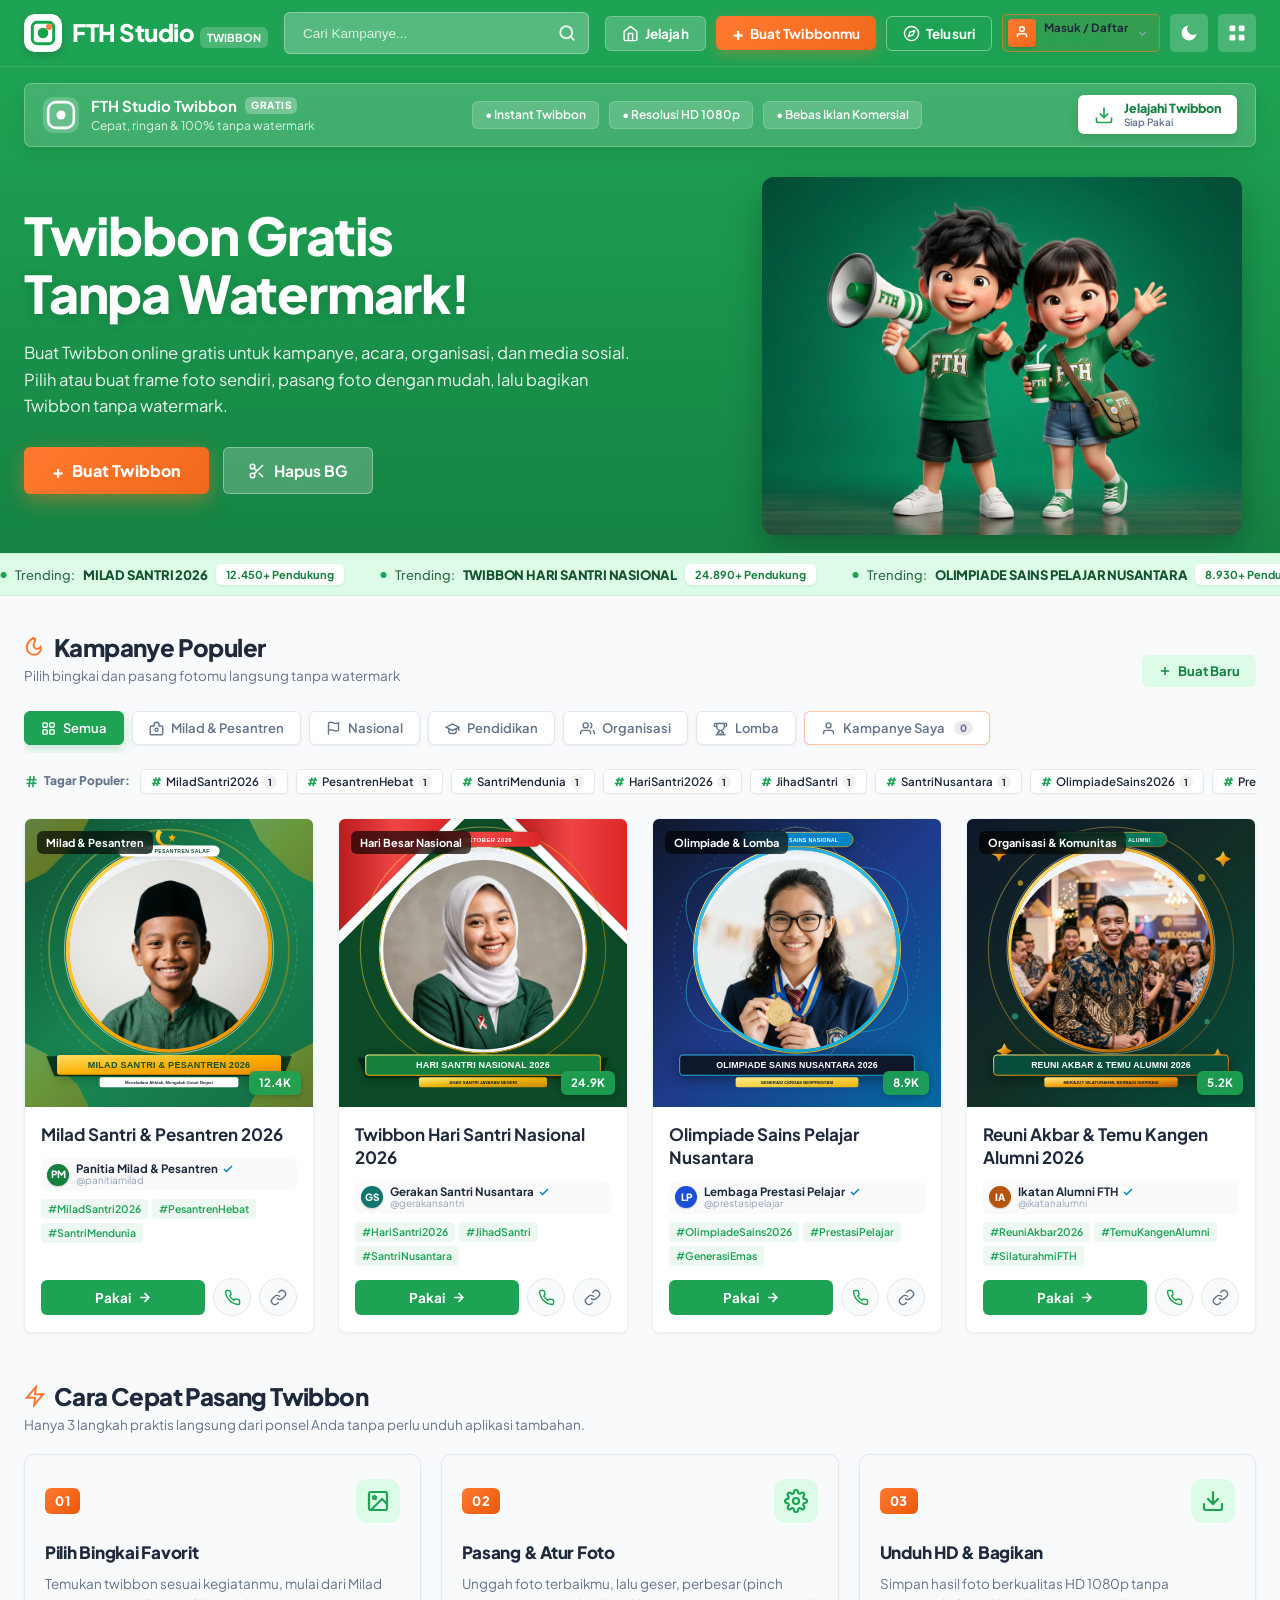
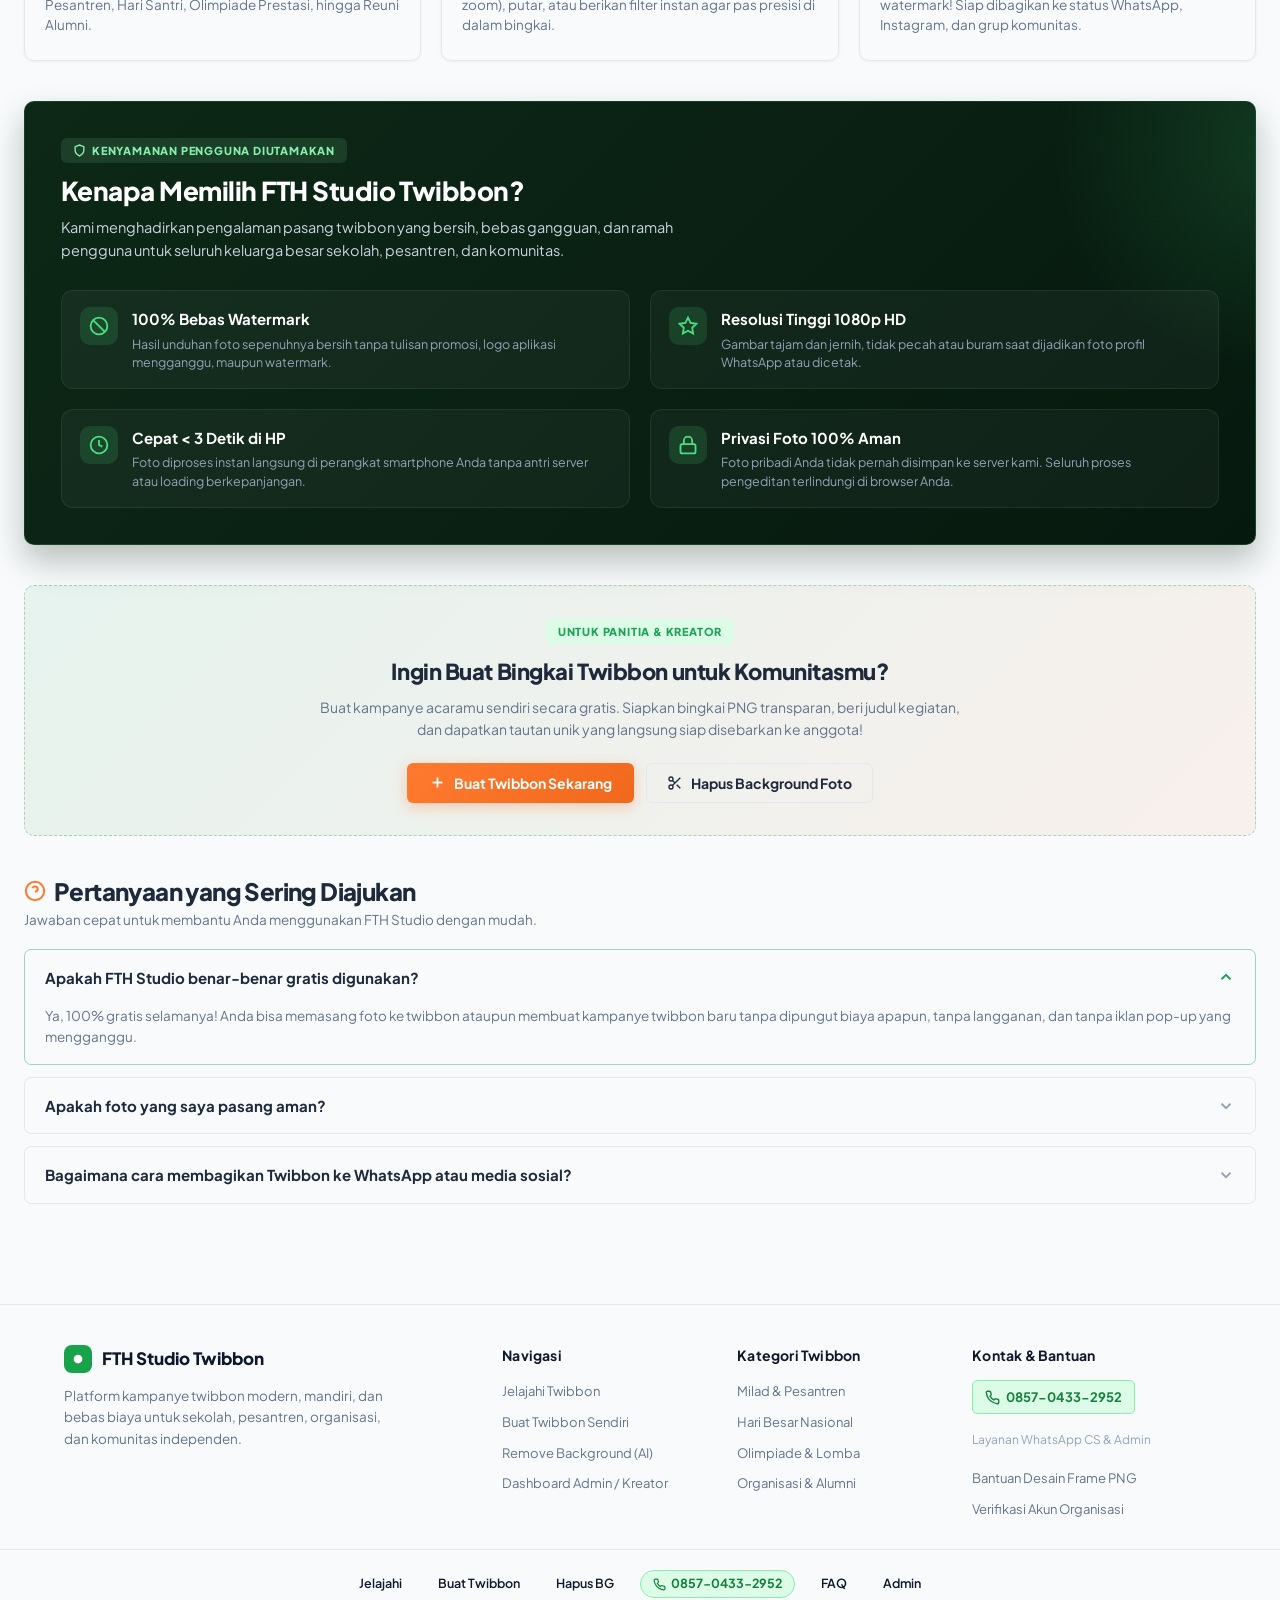
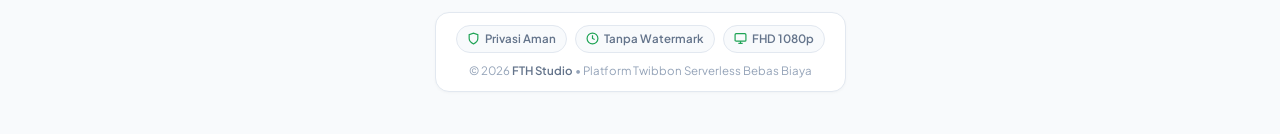
==== commit d90b988d: "Rapikan tampilan footer mobile dan bersihkan duplikat folder" ====
--- a/index.html
+++ b/index.html
@@ -650,29 +650,37 @@
 
     <div class="footer-bottom-bar">
       <div class="footer-container bottom-inner">
-        <!-- Quick Nav: Tidy horizontal bar placed at the bottom for mobile -->
-        <div class="footer-quick-links">
+        <!-- Quick Nav: Tidy modern pill links -->
+        <nav class="footer-quick-links" aria-label="Navigasi Bawah">
           <a href="#" onclick="scrollToCampaigns()">Jelajahi</a>
-          <span class="link-sep">•</span>
           <a href="#" onclick="openCreateModal()">Buat Twibbon</a>
-          <span class="link-sep">•</span>
           <a href="#" onclick="openBgRemoverModal()">Hapus BG</a>
-          <span class="link-sep">•</span>
-          <a href="https://wa.me/6285704332952" target="_blank" rel="noopener" style="color: #22c55e; font-weight: 700;">WA: 0857-0433-2952</a>
-          <span class="link-sep">•</span>
+          <a href="https://wa.me/6285704332952" target="_blank" rel="noopener" class="footer-wa-link" title="Chat WhatsApp CS">
+            <svg viewBox="0 0 24 24" fill="none" stroke="currentColor" stroke-width="2.2" class="footer-mini-wa-icon"><path d="M22 16.92v3a2 2 0 0 1-2.18 2 19.79 19.79 0 0 1-8.63-3.07 19.5 19.5 0 0 1-6-6 19.79 19.79 0 0 1-3.07-8.67A2 2 0 0 1 4.11 2h3a2 2 0 0 1 2 1.72 12.84 12.84 0 0 0 .7 2.81 2 2 0 0 1-.45 2.11L8.09 9.91a16 16 0 0 0 6 6l1.27-1.27a2 2 0 0 1 2.11-.45 12.84 12.84 0 0 0 2.81.7A2 2 0 0 1 22 16.92z"></path></svg>
+            <span>0857-0433-2952</span>
+          </a>
           <a href="#faq">FAQ</a>
-          <span class="link-sep">•</span>
           <a href="admin.html">Admin</a>
-        </div>
-        <div class="footer-meta">
-          <p class="footer-copy">&copy; 2026 <strong>FTH Studio</strong>. Platform Twibbon Modern & Bebas Biaya.</p>
-          <div class="footer-legal">
-            <span>Privasi Terlindungi</span>
-            <span>•</span>
-            <span>100% Bebas Watermark</span>
-            <span>•</span>
-            <span>Kualitas HD 1080p</span>
-          </div>
+        </nav>
+
+        <!-- Compact & Tidy Footer Meta Card (No messy line breaks) -->
+        <div class="footer-meta-card">
+          <div class="footer-trust-badges">
+            <span class="trust-pill">
+              <svg viewBox="0 0 24 24" fill="none" stroke="currentColor" stroke-width="2.2"><path d="M12 22s8-4 8-10V5l-8-3-8 3v7c0 6 8 10 8 10z"></path></svg>
+              <span>Privasi Aman</span>
+            </span>
+            <span class="trust-pill">
+              <svg viewBox="0 0 24 24" fill="none" stroke="currentColor" stroke-width="2.2"><circle cx="12" cy="12" r="10"></circle><polyline points="12 6 12 12 16 14"></polyline></svg>
+              <span>Tanpa Watermark</span>
+            </span>
+            <span class="trust-pill">
+              <svg viewBox="0 0 24 24" fill="none" stroke="currentColor" stroke-width="2.2"><rect x="2" y="3" width="20" height="14" rx="2" ry="2"></rect><line x1="8" y1="21" x2="16" y2="21"></line><line x1="12" y1="17" x2="12" y2="21"></line></svg>
+              <span>FHD 1080p</span>
+            </span>
+          </div>
+
+          <p class="footer-copy">&copy; 2026 <strong>FTH Studio</strong> &bull; Platform Twibbon Serverless Bebas Biaya</p>
         </div>
       </div>
     </div>
--- a/style.css
+++ b/style.css
@@ -4346,6 +4346,206 @@
   display: none;
 }
 
+/* ================= MAIN FOOTER STYLES ================= */
+.footer-wrapper {
+  background-color: var(--footer-bg);
+  border-top: 1px solid var(--footer-border);
+  padding: 40px 0 24px 0;
+  margin-top: auto;
+  transition: background-color var(--transition-base), border-color var(--transition-base);
+}
+
+.footer-container {
+  max-width: 1200px;
+  margin: 0 auto;
+  padding: 0 24px;
+  display: grid;
+  grid-template-columns: 2fr 1fr 1fr 1.2fr;
+  gap: 32px;
+}
+
+.footer-brand {
+  display: flex;
+  align-items: center;
+  gap: 10px;
+  margin-bottom: 12px;
+}
+
+.brand-icon-sm {
+  width: 28px;
+  height: 28px;
+  flex-shrink: 0;
+}
+
+.footer-brand-name {
+  font-family: var(--font-brand);
+  font-size: 17px;
+  font-weight: 800;
+  color: var(--footer-title);
+}
+
+.footer-tagline {
+  font-size: 13.5px;
+  line-height: 1.6;
+  color: var(--footer-text);
+  max-width: 340px;
+}
+
+.footer-col-title {
+  font-size: 14px;
+  font-weight: 700;
+  color: var(--footer-title);
+  margin-bottom: 14px;
+  letter-spacing: 0.2px;
+}
+
+.footer-links {
+  list-style: none;
+  display: flex;
+  flex-direction: column;
+  gap: 9px;
+}
+
+.footer-links a {
+  font-size: 13px;
+  color: var(--footer-text);
+  text-decoration: none;
+  transition: color var(--transition-fast);
+}
+
+.footer-links a:hover {
+  color: var(--primary-green);
+}
+
+.footer-wa-link-btn {
+  display: inline-flex;
+  align-items: center;
+  gap: 6px;
+  font-weight: 700;
+  color: #15803d !important;
+  background: #dcfce7;
+  padding: 6px 12px;
+  border-radius: var(--radius-sm);
+  border: 1px solid #86efac;
+}
+
+.footer-wa-link-btn .wa-icon-svg {
+  width: 15px;
+  height: 15px;
+  stroke: #15803d;
+}
+
+.footer-contact-note {
+  font-size: 12px;
+  color: var(--text-muted);
+}
+
+.footer-bottom-bar {
+  margin-top: 30px;
+  padding-top: 20px;
+  border-top: 1px solid var(--footer-border);
+}
+
+.bottom-inner {
+  display: flex;
+  flex-direction: column;
+  align-items: center;
+  gap: 14px;
+}
+
+.footer-quick-links {
+  display: flex;
+  align-items: center;
+  justify-content: center;
+  flex-wrap: wrap;
+  gap: 8px 16px;
+}
+
+.footer-quick-links a {
+  font-size: 12.5px;
+  font-weight: 600;
+  color: var(--footer-title);
+  text-decoration: none;
+  padding: 4px 10px;
+  border-radius: 6px;
+  transition: all var(--transition-fast);
+}
+
+.footer-quick-links a:hover {
+  color: var(--primary-green);
+  background: rgba(30, 163, 84, 0.08);
+}
+
+.footer-wa-link {
+  display: inline-flex;
+  align-items: center;
+  gap: 5px;
+  color: #15803d !important;
+  background: #dcfce7 !important;
+  border: 1px solid #86efac !important;
+  border-radius: 999px !important;
+  padding: 3px 12px !important;
+  font-weight: 700 !important;
+}
+
+.footer-mini-wa-icon {
+  width: 13px;
+  height: 13px;
+  stroke: #15803d;
+}
+
+.footer-meta-card {
+  background: var(--bg-surface);
+  border: 1px solid var(--border-color);
+  border-radius: 14px;
+  padding: 12px 20px;
+  display: flex;
+  flex-direction: column;
+  align-items: center;
+  gap: 9px;
+  box-shadow: 0 1px 3px rgba(0, 0, 0, 0.03);
+}
+
+.footer-trust-badges {
+  display: flex;
+  align-items: center;
+  justify-content: center;
+  flex-wrap: wrap;
+  gap: 8px;
+}
+
+.trust-pill {
+  display: inline-flex;
+  align-items: center;
+  gap: 5px;
+  font-size: 11.5px;
+  font-weight: 600;
+  color: var(--text-secondary);
+  background: var(--bg-page);
+  border: 1px solid var(--border-color);
+  padding: 4px 10px;
+  border-radius: 999px;
+}
+
+.trust-pill svg {
+  width: 13px;
+  height: 13px;
+  stroke: var(--primary-green);
+  flex-shrink: 0;
+}
+
+.footer-copy {
+  font-size: 11.5px;
+  color: var(--text-muted);
+  text-align: center;
+  margin: 0;
+}
+
+.footer-copy strong {
+  color: var(--text-secondary);
+  font-weight: 600;
+}
+
 /* ================= RESPONSIVE ADAPTATIONS (MOBILE & TABLET) ================= */
 @media (max-width: 1024px) {
   .hero-headline {
@@ -4942,17 +5142,17 @@
   /* FOOTER NATURAL & SEAMLESS ON MOBILE (Tidy & docked cleanly at bottom) */
   .footer-wrapper {
     background-color: var(--footer-bg);
-    padding-top: 18px;
-    padding-bottom: 72px; /* Exactly clears the 60px bottom nav with 12px clean margin */
+    padding-top: 24px;
+    padding-bottom: 84px; /* Perfectly clears the fixed mobile nav bar */
     border-top: 1px solid var(--footer-border);
     transition: background-color var(--transition-base), border-color var(--transition-base);
     margin-top: auto;
   }
 
   .footer-container {
-    padding: 0 16px 8px 16px;
+    padding: 0 16px 10px 16px;
     grid-template-columns: 1fr;
-    gap: 8px;
+    gap: 12px;
     text-align: center;
   }
 
@@ -4965,21 +5165,22 @@
   .footer-brand {
     justify-content: center;
     gap: 8px;
-    margin-bottom: 4px;
+    margin-bottom: 6px;
   }
 
   .footer-brand-name {
     font-size: 15px;
+    font-weight: 700;
     color: var(--footer-title);
   }
 
   .footer-tagline {
     display: block !important;
     font-size: 11.5px;
-    line-height: 1.45;
+    line-height: 1.5;
     color: var(--footer-text);
-    max-width: 290px;
-    margin: 0 auto;
+    max-width: 310px;
+    margin: 0 auto 12px auto;
   }
 
   /* HIDE CLUNKY DUPLICATED COLUMN HEADERS & STACKED LISTS ON MOBILE */
@@ -4988,14 +5189,16 @@
   }
 
   .footer-bottom-bar {
-    padding: 10px 16px 0 16px;
-    border-top: 1px solid var(--footer-border);
+    padding: 12px 14px 0 14px;
+    border-top: 1px dashed var(--footer-border);
   }
 
   .bottom-inner {
+    display: flex;
     flex-direction: column;
+    align-items: center;
     text-align: center;
-    gap: 6px;
+    gap: 12px;
   }
 
   /* TIDY QUICK LINKS PLACED AT THE BOTTOM ON MOBILE */
@@ -5004,46 +5207,97 @@
     align-items: center;
     justify-content: center;
     flex-wrap: wrap;
-    gap: 4px 8px;
+    gap: 6px 10px;
+  }
+
+  .footer-quick-links a {
+    color: var(--footer-title);
     font-size: 11.5px;
     font-weight: 600;
-  }
-
-  .footer-quick-links a {
-    color: var(--footer-title);
-    padding: 2px 4px;
-    border-radius: 4px;
-    transition: color var(--transition-fast);
+    padding: 3px 8px;
+    border-radius: 6px;
+    text-decoration: none;
+    background: var(--bg-surface);
+    border: 1px solid var(--border-color);
+    transition: all var(--transition-fast);
   }
 
   .footer-quick-links a:hover {
     color: var(--primary-green);
-  }
-
-  .link-sep {
-    color: var(--border-color);
-    font-size: 9px;
-    opacity: 0.7;
-  }
-
-  .footer-meta {
+    border-color: var(--primary-green);
+  }
+
+  .footer-wa-link {
+    display: inline-flex !important;
+    align-items: center;
+    gap: 4px;
+    color: #15803d !important;
+    background: #dcfce7 !important;
+    border-color: #86efac !important;
+    font-weight: 700 !important;
+  }
+
+  .footer-mini-wa-icon {
+    width: 13px;
+    height: 13px;
+    stroke: #15803d;
+  }
+
+  /* TIDY FOOTER META CARD */
+  .footer-meta-card {
+    background: var(--bg-surface);
+    border: 1px solid var(--border-color);
+    border-radius: 12px;
+    padding: 10px 14px;
+    width: 100%;
+    max-width: 360px;
+    margin: 0 auto;
+    box-shadow: 0 1px 3px rgba(0, 0, 0, 0.03);
     display: flex;
     flex-direction: column;
-    gap: 3px;
+    align-items: center;
+    gap: 8px;
+  }
+
+  .footer-trust-badges {
+    display: flex;
+    align-items: center;
+    justify-content: center;
+    flex-wrap: wrap;
+    gap: 6px;
+  }
+
+  .trust-pill {
+    display: inline-flex;
+    align-items: center;
+    gap: 4px;
+    font-size: 10.5px;
+    font-weight: 600;
+    color: var(--text-secondary);
+    background: var(--bg-page);
+    border: 1px solid var(--border-color);
+    padding: 3px 8px;
+    border-radius: 999px;
+  }
+
+  .trust-pill svg {
+    width: 12px;
+    height: 12px;
+    stroke: var(--primary-green);
+    flex-shrink: 0;
   }
 
   .footer-copy {
     font-size: 10.5px;
-    color: var(--footer-text);
-  }
-
-  .footer-legal {
-    font-size: 10px;
-    opacity: 0.85;
-    justify-content: center;
-    flex-wrap: wrap;
-    gap: 4px;
-    color: var(--footer-text);
+    color: var(--text-muted);
+    line-height: 1.4;
+    text-align: center;
+    margin: 0;
+  }
+
+  .footer-copy strong {
+    color: var(--text-secondary);
+    font-weight: 600;
   }
 
   /* CREATE MODAL COMPACT ON MOBILE */
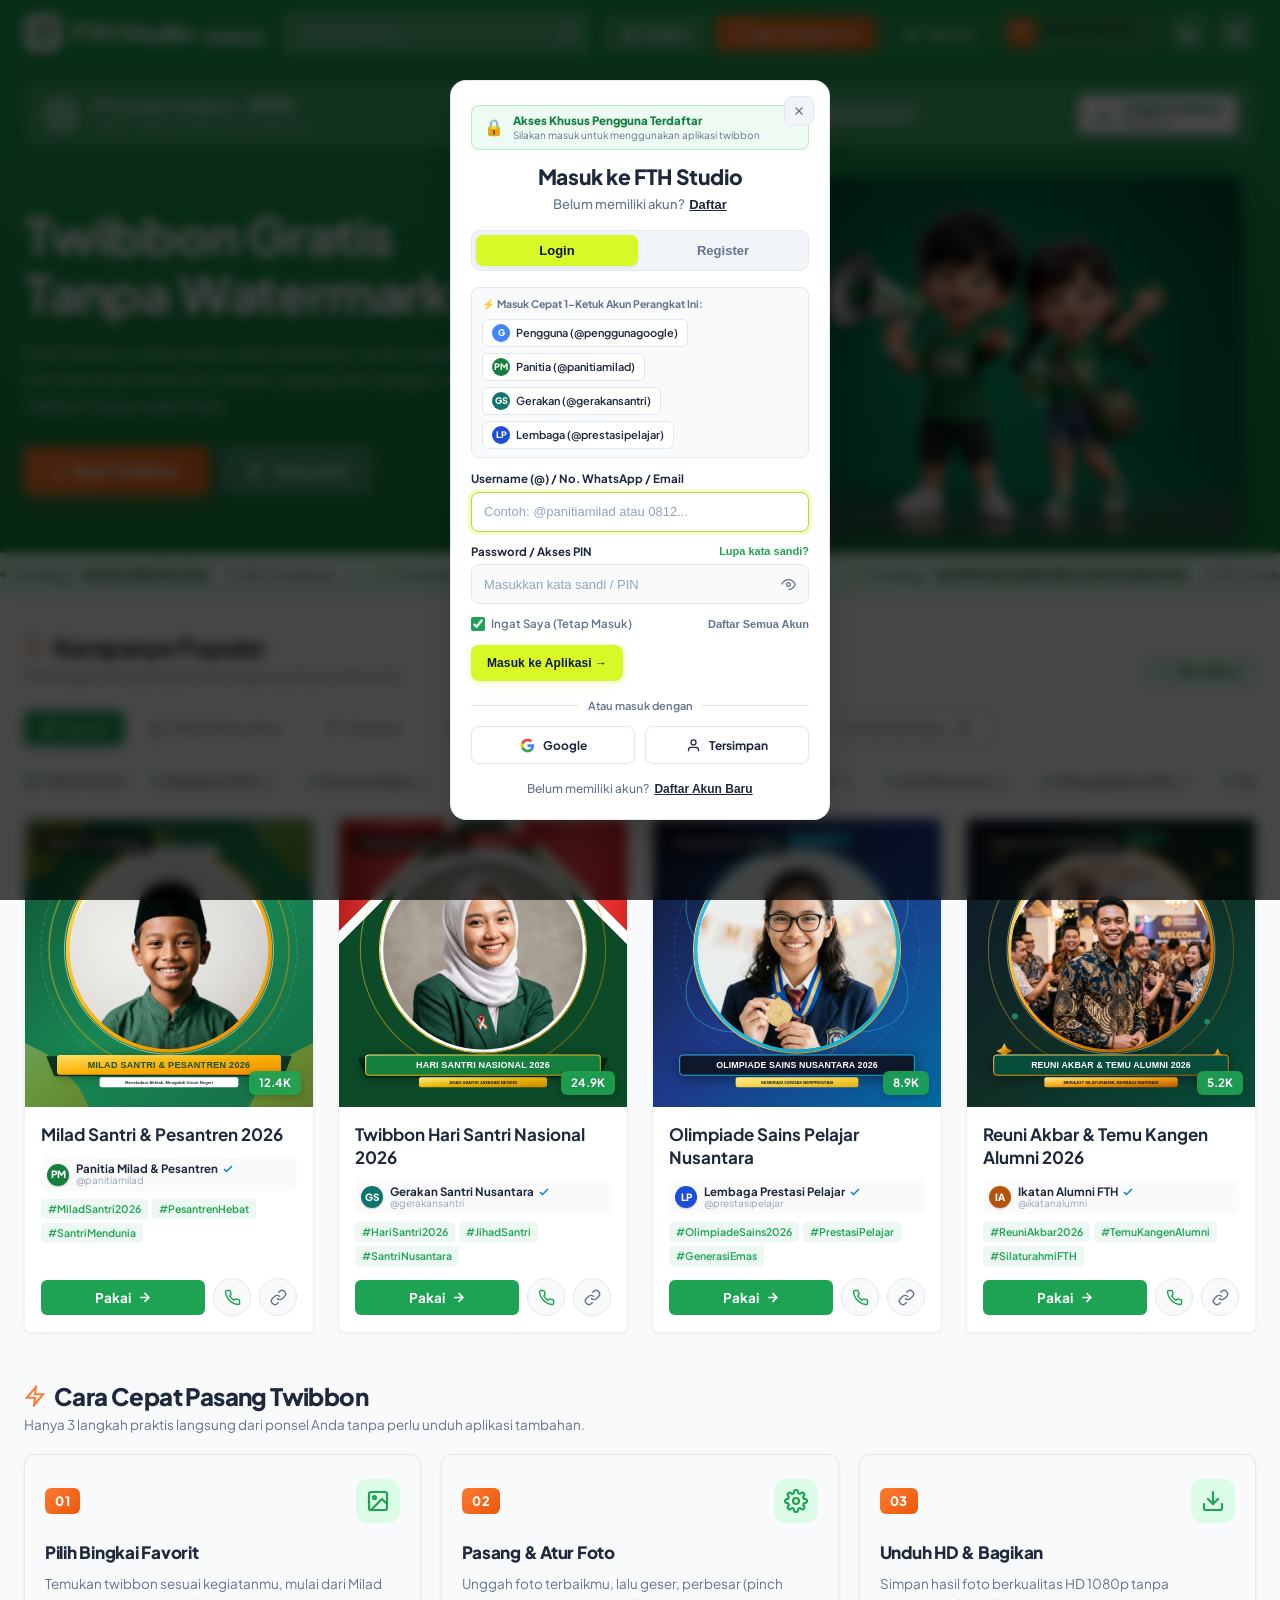
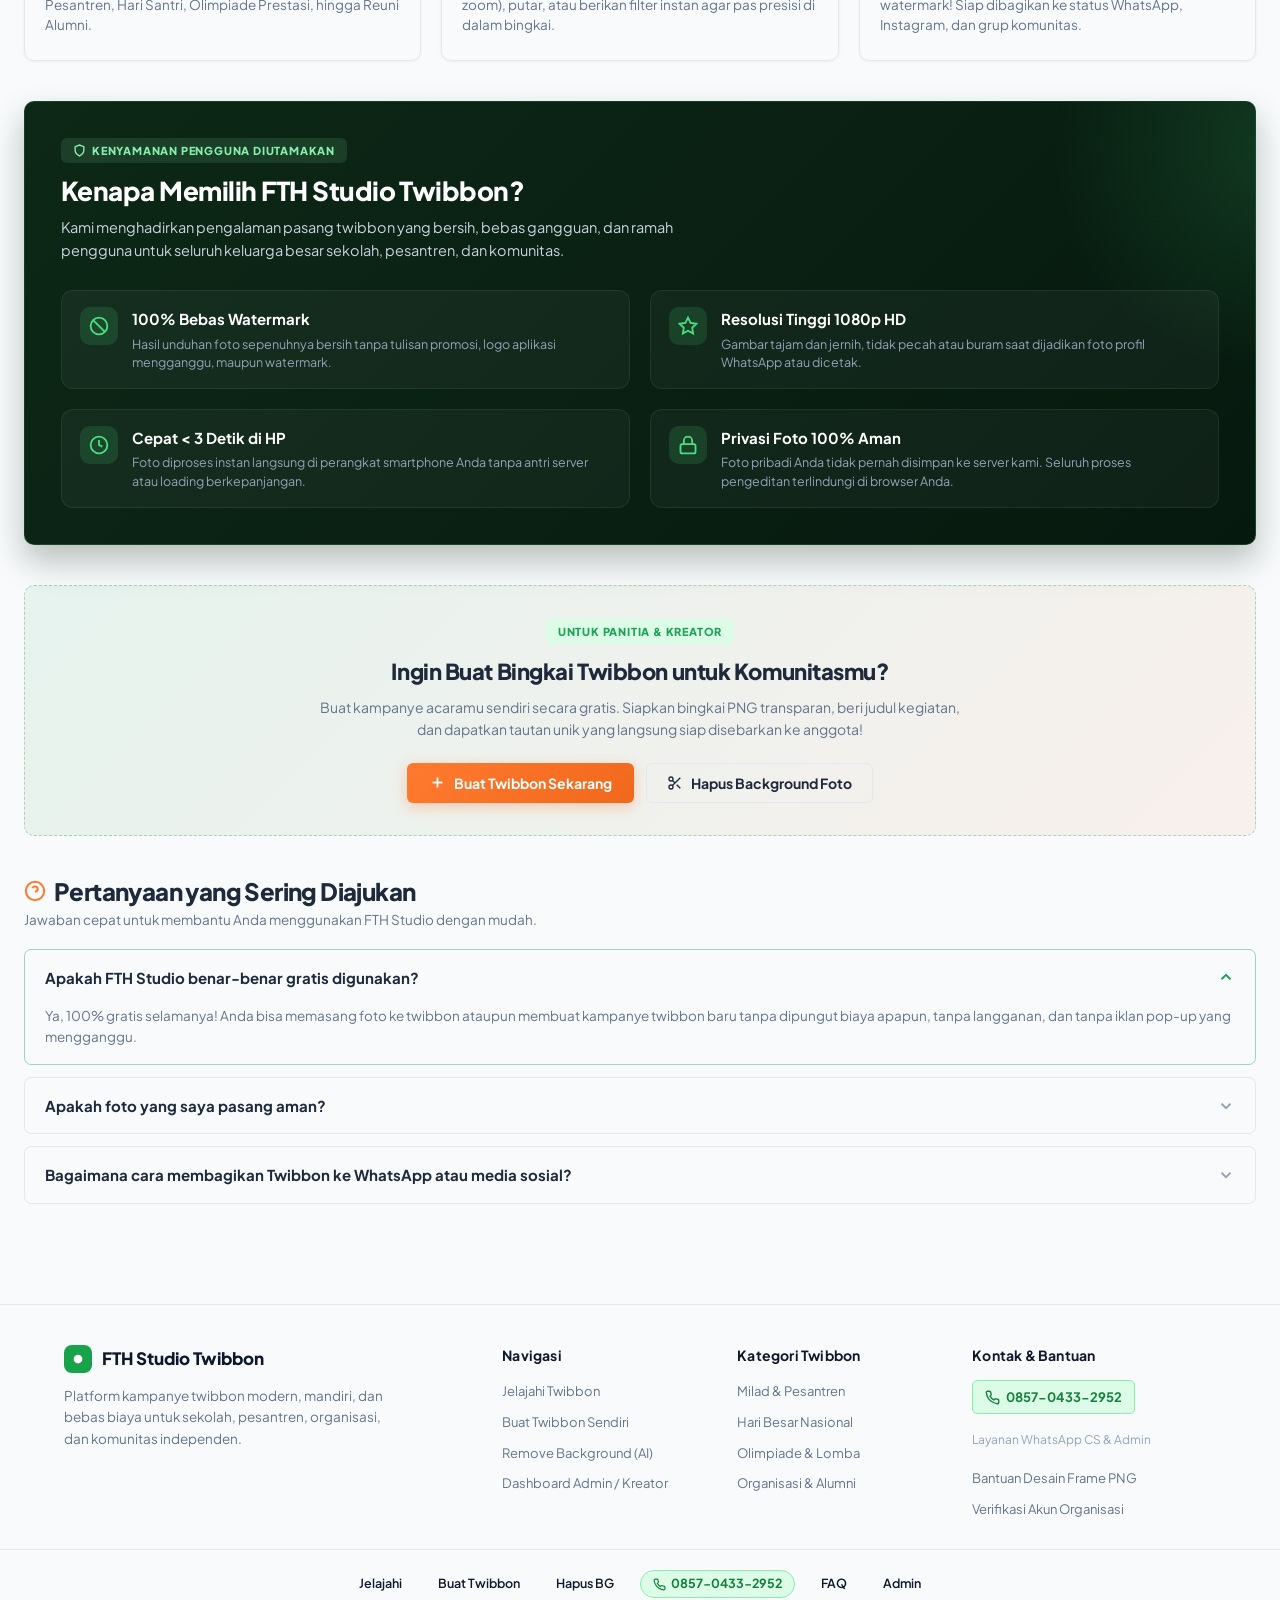
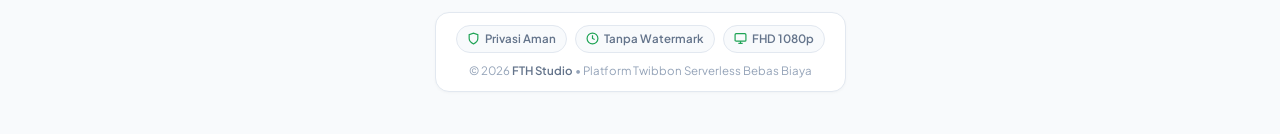
==== commit 46dcde9c: "feat(auth): strict security gate, frictionless UX psychology, and forgot password recovery" ====
--- a/index.html
+++ b/index.html
@@ -936,6 +936,18 @@
       <div class="modal-body compact-modal-body">
         <form id="create-campaign-form" onsubmit="handleCreateCampaign(event)">
           
+          <!-- Mobile Stepper Tab Bar (Prevents excessive vertical scroll) -->
+          <div class="creator-mobile-nav" id="creator-mobile-nav">
+            <button type="button" class="creator-step-tab active" id="btn-creator-step-1" onclick="setCreatorMobileStep(1)">
+              <span class="step-num-badge">1</span>
+              <span>Desain &amp; Pratinjau</span>
+            </button>
+            <button type="button" class="creator-step-tab" id="btn-creator-step-2" onclick="setCreatorMobileStep(2)">
+              <span class="step-num-badge">2</span>
+              <span>Detail &amp; Rilis</span>
+            </button>
+          </div>
+
           <div class="creator-studio-grid">
             
             <!-- ================= KOLOM KIRI: UPLOAD & STUDIO PENYESUAIAN ================= -->
@@ -1008,39 +1020,67 @@
 
                     <canvas id="creator-preview-canvas" width="600" height="600"></canvas>
                     <div class="canvas-checkerboard-bg"></div>
-                    <div class="preview-mode-tag" id="preview-mode-tag">Pratinjau Live 1:1</div>
+                    <div class="creator-drag-hint" id="creator-drag-hint">
+                      <svg viewBox="0 0 24 24" fill="none" stroke="currentColor" stroke-width="2" class="hint-hand-icon"><path d="M18 11V6a2 2 0 0 0-2-2v0a2 2 0 0 0-2 2v0"></path><path d="M14 10V4a2 2 0 0 0-2-2v0a2 2 0 0 0-2 2v2"></path><path d="M10 10.5V6a2 2 0 0 0-2-2v0a2 2 0 0 0-2 2v8"></path><path d="M18 8a2 2 0 1 1 4 0v6a8 8 0 0 1-8 8h-2c-2.8 0-4.5-.86-5.99-2.34l-3.6-3.6a2 2 0 0 1 2.83-2.82L7 15"></path></svg>
+                      <span>Sentuh & geser foto untuk atur wajah</span>
+                    </div>
+                    <div class="preview-mode-tag" id="preview-mode-tag">Feed IG 1:1</div>
                   </div>
                 </div>
 
                 <!-- Tester Supporter Photo Selector -->
                 <div class="creator-tester-selector">
-                  <span class="tester-caption">Uji Foto Wajah Pendukung:</span>
-                  <div class="tester-pills-row">
-                    <button type="button" class="tester-pill active" onclick="setCreatorTesterPhoto('assets/user_santri.jpg', this)">Santri</button>
-                    <button type="button" class="tester-pill" onclick="setCreatorTesterPhoto('assets/user_santriwati.jpg', this)">Santriwati</button>
-                    <button type="button" class="tester-pill" onclick="setCreatorTesterPhoto('assets/user_sains.jpg', this)">Pelajar</button>
-                    <button type="button" class="tester-pill" onclick="setCreatorTesterPhoto('assets/user_alumni.jpg', this)">Formal</button>
-                    <label class="tester-pill tester-upload-btn" title="Unggah foto Anda sendiri untuk pengujian">
-                      <span>+ Foto Uji</span>
+                  <div class="tester-header-row">
+                    <span class="tester-caption">Foto di Dalam Twibbon:</span>
+                    <span class="tester-sub-badge" id="creator-photo-status">Wajah Model</span>
+                  </div>
+
+                  <div class="creator-photo-pick-box">
+                    <!-- Prominent Custom Photo Upload Button -->
+                    <label class="btn-creator-upload-photo" title="Unggah foto Anda sendiri untuk dipakai di twibbon">
+                      <svg viewBox="0 0 24 24" fill="none" stroke="currentColor" stroke-width="2" class="btn-upload-camera-svg"><path d="M23 19a2 2 0 0 1-2 2H3a2 2 0 0 1-2-2V8a2 2 0 0 1 2-2h4l2-3h6l2 3h4a2 2 0 0 1 2 2z"></path><circle cx="12" cy="13" r="4"></circle></svg>
+                      <span>+ Pilih / Unggah Foto Anda</span>
                       <input type="file" id="tester-custom-input" accept="image/*" class="hidden" onchange="handleCreatorCustomTesterPhoto(this)">
                     </label>
+
+                    <!-- Sample Models Row -->
+                    <div class="tester-presets-row">
+                      <span class="tester-or-label">Atau contoh:</span>
+                      <div class="tester-pills-row">
+                        <button type="button" class="tester-pill active" onclick="setCreatorTesterPhoto('assets/user_santri.jpg', this)">Santri</button>
+                        <button type="button" class="tester-pill" onclick="setCreatorTesterPhoto('assets/user_santriwati.jpg', this)">Santriwati</button>
+                        <button type="button" class="tester-pill" onclick="setCreatorTesterPhoto('assets/user_sains.jpg', this)">Pelajar</button>
+                        <button type="button" class="tester-pill" onclick="setCreatorTesterPhoto('assets/user_alumni.jpg', this)">Formal</button>
+                      </div>
+                    </div>
                   </div>
                 </div>
 
                 <!-- Quick Adjustments Bar -->
                 <div class="creator-controls-strip">
-                  <!-- Scale / Zoom Adjustment -->
+                  <!-- Photo Zoom & Scale Adjustment -->
                   <div class="control-row-item">
                     <div class="control-label-row">
-                      <span class="control-title">Ukuran / Skala Bingkai:</span>
+                      <span class="control-title">Ukuran / Zoom Foto:</span>
                       <span class="control-val-pill" id="creator-scale-val">100%</span>
                     </div>
                     <div class="slider-with-quick-btns">
-                      <button type="button" class="btn-step-zoom" onclick="stepCreatorScale(-5)" title="Perkecil">−</button>
-                      <input type="range" id="creator-scale-slider" min="60" max="140" value="100" step="1" oninput="updateCreatorFrameScale(this.value)">
-                      <button type="button" class="btn-step-zoom" onclick="stepCreatorScale(5)" title="Perbesar">+</button>
-                      <button type="button" class="btn-reset-adjust" onclick="resetCreatorAdjustments()" title="Kembalikan ke Normal">Reset</button>
+                      <button type="button" class="btn-step-zoom" onclick="stepCreatorPhotoZoom(-0.05)" title="Perkecil Foto">−</button>
+                      <input type="range" id="creator-scale-slider" min="40" max="250" value="100" step="1" oninput="setCreatorPhotoZoom(this.value / 100)">
+                      <button type="button" class="btn-step-zoom" onclick="stepCreatorPhotoZoom(0.05)" title="Perbesar Foto">+</button>
                     </div>
+                  </div>
+
+                  <!-- Quick Actions (Rotate & Center/Reset) -->
+                  <div class="creator-actions-row">
+                    <button type="button" class="btn-creator-action" onclick="rotateCreatorPhoto()" title="Putar foto 90 derajat">
+                      <svg viewBox="0 0 24 24" fill="none" stroke="currentColor" stroke-width="2" class="action-btn-svg"><path d="M21.5 2v6h-6M21.34 15.57a10 10 0 1 1-.57-8.38l5.67-5.67"/></svg>
+                      <span>Putar 90°</span>
+                    </button>
+                    <button type="button" class="btn-creator-action btn-action-reset" onclick="resetCreatorPhotoTransform()" title="Kembalikan posisi & zoom foto ke tengah">
+                      <svg viewBox="0 0 24 24" fill="none" stroke="currentColor" stroke-width="2" class="action-btn-svg"><circle cx="12" cy="12" r="10"/><path d="m15 9-6 6"/><path d="m9 9 6 6"/></svg>
+                      <span>Pusatkan Foto</span>
+                    </button>
                   </div>
 
                   <!-- Cutout Lubang Foto Selector -->
@@ -1069,6 +1109,14 @@
                     <span class="spec-badge" id="spec-size-badge">⚡ Siap Medsos</span>
                   </div>
                 </div>
+
+                <!-- Mobile Navigation to Step 2 -->
+                <div class="creator-mobile-next-bar">
+                  <button type="button" class="btn-step-next" onclick="setCreatorMobileStep(2)">
+                    <span>Lanjut Isi Info Kampanye</span>
+                    <svg viewBox="0 0 24 24" fill="none" stroke="currentColor" stroke-width="2.5" class="next-step-icon"><polyline points="9 18 15 12 9 6"></polyline></svg>
+                  </button>
+                </div>
               </div>
             </div>
 
@@ -1193,6 +1241,10 @@
 
               <!-- Submit Button Actions -->
               <div class="form-actions compact-form-actions">
+                <button type="button" class="btn-back-step-mobile" onclick="setCreatorMobileStep(1)" title="Kembali ke Pratinjau Desain">
+                  <svg viewBox="0 0 24 24" fill="none" stroke="currentColor" stroke-width="2.5" class="back-step-icon"><polyline points="15 18 9 12 15 6"></polyline></svg>
+                  <span>Kembali</span>
+                </button>
                 <button type="button" class="btn-cancel" onclick="closeCreateModal()">Batal</button>
                 <button type="submit" class="btn-submit-campaign" id="btn-submit-campaign">
                   <svg viewBox="0 0 24 24" fill="none" stroke="currentColor" stroke-width="2.2" class="btn-submit-svg">
@@ -1409,41 +1461,114 @@
         </svg>
       </button>
 
+      <!-- Security Gate Badge Banner -->
+      <div class="auth-security-gate-banner" id="auth-security-gate-banner">
+        <span class="auth-gate-icon">🔒</span>
+        <div class="auth-gate-text">
+          <span class="auth-gate-title">Akses Khusus Pengguna Terdaftar</span>
+          <span class="auth-gate-subtitle">Silakan masuk untuk menggunakan aplikasi twibbon</span>
+        </div>
+      </div>
+
       <!-- Centered Header matching reference -->
       <div class="auth-ref-header">
-        <h2 class="auth-ref-title" id="auth-modal-title">Create an account</h2>
+        <h2 class="auth-ref-title" id="auth-modal-title">Step Into the Future of Twibbon</h2>
         <p class="auth-ref-subtitle" id="auth-modal-subtitle-wrap">
-          <span id="auth-modal-subtitle-text">Already have an account?</span>
-          <button type="button" class="auth-ref-switch-link" id="auth-header-switch-btn" onclick="toggleAuthMode()">Log in</button>
+          <span id="auth-modal-subtitle-text">Belum memiliki akun?</span>
+          <button type="button" class="auth-ref-switch-link" id="auth-header-switch-btn" onclick="toggleAuthMode()">Daftar Akun</button>
         </p>
       </div>
 
       <!-- Segmented Pill Switcher (Login / Register) with vibrant lime active state -->
       <div class="auth-ref-switcher-pill">
-        <button type="button" class="auth-ref-tab-btn" id="tab-auth-login" onclick="switchAuthTab('login')">
+        <button type="button" class="auth-ref-tab-btn active" id="tab-auth-login" onclick="switchAuthTab('login')">
           Login
         </button>
-        <button type="button" class="auth-ref-tab-btn active" id="tab-auth-register" onclick="switchAuthTab('register')">
+        <button type="button" class="auth-ref-tab-btn" id="tab-auth-register" onclick="switchAuthTab('register')">
           Register
         </button>
       </div>
 
+      <!-- TAB 2: LOGIN FORM (DEFAULT FOR STRICT SECURITY) -->
+      <div class="auth-tab-pane" id="pane-auth-login">
+        
+        <!-- Quick 1-Tap Saved Account Chips for Zero-Tedium Login -->
+        <div class="auth-quick-chips-box" id="auth-quick-chips-box">
+          <span class="auth-quick-caption">⚡ Masuk Cepat 1-Ketuk Akun Perangkat Ini:</span>
+          <div class="auth-quick-chips-list" id="auth-quick-chips-list">
+            <!-- Rendered dynamically via JS -->
+          </div>
+        </div>
+
+        <form id="form-auth-login-direct" onsubmit="handleDirectLogin(event)">
+          <div class="auth-ref-field">
+            <label class="auth-ref-label" for="login-identifier-input">Username (@) / No. WhatsApp / Email</label>
+            <input type="text" id="login-identifier-input" class="auth-ref-input" placeholder="Contoh: @panitiamilad atau 0812..." required autocomplete="username">
+          </div>
+
+          <div class="auth-ref-field">
+            <div class="auth-field-header-row">
+              <label class="auth-ref-label" for="login-pin-input">Password / Akses PIN</label>
+              <button type="button" class="auth-forgot-link" onclick="openForgotPasswordModal()">Lupa kata sandi?</button>
+            </div>
+            <div class="auth-ref-password-box">
+              <input type="password" id="login-pin-input" class="auth-ref-input password-attached" placeholder="Masukkan kata sandi / PIN" autocomplete="current-password">
+              <button type="button" class="auth-ref-eye-btn" onclick="togglePasswordVisibility()" aria-label="Lihat password">
+                <svg id="eye-icon-show" viewBox="0 0 24 24" fill="none" stroke="currentColor" stroke-width="2">
+                  <path d="M1 12s4-8 11-8 11 8 11 8-4 8-11 8-11-8z"></path>
+                  <circle cx="12" cy="12" r="3"></circle>
+                </svg>
+                <svg id="eye-icon-hide" class="hidden" viewBox="0 0 24 24" fill="none" stroke="currentColor" stroke-width="2">
+                  <path d="M17.94 17.94A10.07 10.07 0 0 1 12 20c-7 0-11-8-11-8a18.45 18.45 0 0 1 5.06-5.94M9.9 4.24A9.12 9.12 0 0 1 12 4c7 0 11 8 11 8a18.5 18.5 0 0 1-2.16 3.19m-6.72-1.07a3 3 0 1 1-4.24-4.24"></path>
+                  <line x1="1" y1="1" x2="23" y2="23"></line>
+                </svg>
+              </button>
+            </div>
+          </div>
+
+          <!-- Remember me & Quick Select row matching reference -->
+          <div class="auth-ref-options-row">
+            <label class="auth-ref-checkbox-label">
+              <input type="checkbox" id="auth-remember-me" checked>
+              <span>Ingat Saya (Tetap Masuk)</span>
+            </label>
+            <button type="button" class="auth-ref-link-btn" onclick="toggleSavedAccountsDropdown()">
+              Daftar Semua Akun
+            </button>
+          </div>
+
+          <button type="submit" class="auth-ref-submit-btn btn-login-direct" id="btn-login-direct-submit">
+            Masuk ke Aplikasi &rarr;
+          </button>
+        </form>
+
+        <!-- Saved accounts collapsible drawer -->
+        <div class="auth-accounts-drawer hidden" id="auth-accounts-drawer">
+          <div class="auth-accounts-drawer-header">
+            <span>Pilih akun di perangkat ini:</span>
+          </div>
+          <div class="auth-accounts-list" id="auth-accounts-list">
+            <!-- Rendered dynamically via JS -->
+          </div>
+        </div>
+      </div>
+
       <!-- TAB 1: REGISTER FORM -->
-      <div class="auth-tab-pane" id="pane-auth-register">
+      <div class="auth-tab-pane hidden" id="pane-auth-register">
         <form id="form-auth-register" onsubmit="handleAuthRegister(event)">
           <div class="auth-ref-field">
-            <label class="auth-ref-label" for="reg-name-input">Full Name</label>
+            <label class="auth-ref-label" for="reg-name-input">Full Name / Nama Lengkap *</label>
             <input type="text" id="reg-name-input" class="auth-ref-input" placeholder="Nama Lengkap / Instansi" required autocomplete="name">
           </div>
 
           <div class="auth-ref-field">
-            <label class="auth-ref-label" for="reg-phone-input">Email Address / WhatsApp</label>
+            <label class="auth-ref-label" for="reg-phone-input">No. WhatsApp / Email *</label>
             <input type="tel" id="reg-phone-input" class="auth-ref-input" placeholder="08xxxxxxxxxx" required autocomplete="tel">
           </div>
 
           <div class="auth-ref-field-row">
             <div class="auth-ref-field">
-              <label class="auth-ref-label" for="reg-handle-input">Username (@)</label>
+              <label class="auth-ref-label" for="reg-handle-input">Username (@) *</label>
               <div class="auth-ref-input-prefix-box">
                 <span class="auth-ref-prefix">@</span>
                 <input type="text" id="reg-handle-input" class="auth-ref-input prefix-attached" placeholder="usernameanda" pattern="[a-zA-Z0-9_]+" required>
@@ -1462,30 +1587,16 @@
             </div>
           </div>
 
-          <button type="submit" class="auth-ref-submit-btn" id="btn-auth-submit">
-            Register
-          </button>
-        </form>
-      </div>
-
-      <!-- TAB 2: LOGIN FORM -->
-      <div class="auth-tab-pane hidden" id="pane-auth-login">
-        <form id="form-auth-login-direct" onsubmit="handleDirectLogin(event)">
           <div class="auth-ref-field">
-            <label class="auth-ref-label" for="login-identifier-input">Username (@) / No. WhatsApp</label>
-            <input type="text" id="login-identifier-input" class="auth-ref-input" placeholder="Contoh: @panitiamilad atau 0812..." required autocomplete="username">
-          </div>
-
-          <div class="auth-ref-field">
-            <label class="auth-ref-label" for="login-pin-input">Password / Akses PIN</label>
+            <label class="auth-ref-label" for="reg-password-input">Buat Password / Akses PIN *</label>
             <div class="auth-ref-password-box">
-              <input type="password" id="login-pin-input" class="auth-ref-input password-attached" placeholder="••••••••••••" autocomplete="current-password">
-              <button type="button" class="auth-ref-eye-btn" onclick="togglePasswordVisibility()" aria-label="Lihat password">
-                <svg id="eye-icon-show" viewBox="0 0 24 24" fill="none" stroke="currentColor" stroke-width="2">
-                  <path d="M1 12s4-8 11-8 11 8 11 8-4 8-11 8-11-8-11-8z"></path>
+              <input type="password" id="reg-password-input" class="auth-ref-input password-attached" placeholder="Minimal 4 karakter (misal: 123456)" required autocomplete="new-password">
+              <button type="button" class="auth-ref-eye-btn" onclick="toggleRegPasswordVisibility()" aria-label="Lihat password">
+                <svg id="eye-icon-reg-show" viewBox="0 0 24 24" fill="none" stroke="currentColor" stroke-width="2">
+                  <path d="M1 12s4-8 11-8 11 8 11 8-4 8-11 8-11-8z"></path>
                   <circle cx="12" cy="12" r="3"></circle>
                 </svg>
-                <svg id="eye-icon-hide" class="hidden" viewBox="0 0 24 24" fill="none" stroke="currentColor" stroke-width="2">
+                <svg id="eye-icon-reg-hide" class="hidden" viewBox="0 0 24 24" fill="none" stroke="currentColor" stroke-width="2">
                   <path d="M17.94 17.94A10.07 10.07 0 0 1 12 20c-7 0-11-8-11-8a18.45 18.45 0 0 1 5.06-5.94M9.9 4.24A9.12 9.12 0 0 1 12 4c7 0 11 8 11 8a18.5 18.5 0 0 1-2.16 3.19m-6.72-1.07a3 3 0 1 1-4.24-4.24"></path>
                   <line x1="1" y1="1" x2="23" y2="23"></line>
                 </svg>
@@ -1493,36 +1604,15 @@
             </div>
           </div>
 
-          <!-- Remember me & Quick Select row matching reference -->
-          <div class="auth-ref-options-row">
-            <label class="auth-ref-checkbox-label">
-              <input type="checkbox" id="auth-remember-me" checked>
-              <span>Remember Me</span>
-            </label>
-            <button type="button" class="auth-ref-link-btn" onclick="toggleSavedAccountsDropdown()">
-              Pilih Akun Tersimpan
-            </button>
-          </div>
-
-          <button type="submit" class="auth-ref-submit-btn btn-login-direct" id="btn-login-direct-submit">
-            Login
+          <button type="submit" class="auth-ref-submit-btn" id="btn-auth-submit">
+            Daftar &amp; Masuk Langsung
           </button>
         </form>
-
-        <!-- Saved accounts collapsible drawer -->
-        <div class="auth-accounts-drawer hidden" id="auth-accounts-drawer">
-          <div class="auth-accounts-drawer-header">
-            <span>Akun di perangkat ini:</span>
-          </div>
-          <div class="auth-accounts-list" id="auth-accounts-list">
-            <!-- Rendered dynamically via JS -->
-          </div>
-        </div>
       </div>
 
       <!-- "Or continue with" Divider matching reference -->
       <div class="auth-ref-divider">
-        <span>Or continue with</span>
+        <span>Atau masuk dengan</span>
       </div>
 
       <!-- Social / Quick login buttons row matching reference -->
@@ -1548,9 +1638,73 @@
 
       <!-- Bottom switch text matching reference -->
       <div class="auth-ref-footer">
-        <span id="auth-ref-footer-text">Don't have an account? <button type="button" class="auth-ref-footer-btn" onclick="switchAuthTab('register')">Sign up</button></span>
-      </div>
-
+        <span id="auth-ref-footer-text">Belum memiliki akun? <button type="button" class="auth-ref-footer-btn" onclick="switchAuthTab('register')">Daftar Akun Baru</button></span>
+      </div>
+
+    </div>
+  </div>
+
+  <!-- ================= MODAL: LUPA KATA SANDI (FORGOT PASSWORD) ================= -->
+  <div class="modal-overlay hidden" id="forgot-password-modal">
+    <div class="modal-card auth-modal-card forgot-modal-card">
+      <button class="auth-ref-close-btn" onclick="closeForgotPasswordModal()" aria-label="Tutup" title="Tutup">
+        <svg viewBox="0 0 24 24" fill="none" stroke="currentColor" stroke-width="2.2">
+          <line x1="18" y1="6" x2="6" y2="18"></line>
+          <line x1="6" y1="6" x2="18" y2="18"></line>
+        </svg>
+      </button>
+
+      <div class="auth-ref-header forgot-header">
+        <div class="forgot-icon-wrap">
+          <svg viewBox="0 0 24 24" fill="none" stroke="currentColor" stroke-width="2" class="key-forgot-svg">
+            <path d="M21 2l-2 2m-1.5 1.5L14 9l-3 3-2-2-7 7v4h4l7-7-2-2 3.5-3.5"></path>
+            <circle cx="16.5" cy="7.5" r="3.5"></circle>
+          </svg>
+        </div>
+        <h2 class="auth-ref-title">Pemulihan Kata Sandi</h2>
+        <p class="auth-ref-subtitle">
+          Pilih cara tercepat untuk memulihkan kata sandi akun Anda.
+        </p>
+      </div>
+
+      <form id="form-forgot-password" onsubmit="handleForgotPasswordSubmit(event)">
+        <div class="auth-ref-field">
+          <label class="auth-ref-label" for="forgot-identifier-input">Username (@) / No. WhatsApp / Email Terdaftar</label>
+          <input type="text" id="forgot-identifier-input" class="auth-ref-input" placeholder="Contoh: @panitiamilad atau 0812..." required autocomplete="username">
+        </div>
+
+        <div class="auth-ref-field">
+          <label class="auth-ref-label" for="forgot-new-pin">Kata Sandi / PIN Baru</label>
+          <input type="password" id="forgot-new-pin" class="auth-ref-input" placeholder="Minimal 4 karakter (misal: 123456)" required>
+        </div>
+
+        <div class="auth-ref-field">
+          <label class="auth-ref-label" for="forgot-confirm-pin">Ulangi Kata Sandi Baru</label>
+          <input type="password" id="forgot-confirm-pin" class="auth-ref-input" placeholder="Ketik ulang kata sandi baru" required>
+        </div>
+
+        <button type="submit" class="auth-ref-submit-btn" id="btn-forgot-submit">
+          Simpan &amp; Masuk ke Akun
+        </button>
+      </form>
+
+      <!-- WhatsApp CS Alternative Route -->
+      <div class="auth-ref-divider">
+        <span>Atau butuh bantuan langsung?</span>
+      </div>
+
+      <a href="https://wa.me/6285704332952?text=Halo%20Admin%20FTH%20Studio,%20saya%20lupa%20kata%20sandi%20akun%20saya.%20Mohon%20bantuan%20reset%20kata%20sandi." target="_blank" rel="noopener" class="btn-wa-recovery" onclick="handleWhatsAppRecoveryClick()">
+        <svg viewBox="0 0 24 24" fill="none" stroke="currentColor" stroke-width="2" class="wa-recovery-svg">
+          <path d="M22 16.92v3a2 2 0 0 1-2.18 2 19.79 19.79 0 0 1-8.63-3.07 19.5 19.5 0 0 1-6-6 19.79 19.79 0 0 1-3.07-8.67A2 2 0 0 1 4.11 2h3a2 2 0 0 1 2 1.72 12.84 12.84 0 0 0 .7 2.81 2 2 0 0 1-.45 2.11L8.09 9.91a16 16 0 0 0 6 6l1.27-1.27a2 2 0 0 1 2.11-.45 12.84 12.84 0 0 0 2.81.7A2 2 0 0 1 22 16.92z"></path>
+        </svg>
+        <span>Bantuan Reset via WhatsApp CS Resmi</span>
+      </a>
+
+      <div class="auth-ref-footer" style="margin-top: 14px;">
+        <button type="button" class="auth-ref-link-btn" onclick="backToLoginFromForgot()">
+          &larr; Kembali ke Halaman Login
+        </button>
+      </div>
     </div>
   </div>
 
--- a/style.css
+++ b/style.css
@@ -3145,14 +3145,21 @@
   box-sizing: border-box;
 }
 
+.creator-mobile-nav {
+  display: none;
+}
+
+.creator-mobile-next-bar {
+  display: none;
+}
+
+.btn-back-step-mobile {
+  display: none;
+}
+
 @media (max-width: 768px) {
   .create-modal-card {
     max-width: 440px !important;
-  }
-  .creator-studio-grid {
-    display: flex !important;
-    flex-direction: column !important;
-    gap: 12px !important;
   }
 }
 
@@ -3327,17 +3334,138 @@
   color: rgba(255, 255, 255, 0.75);
 }
 
-/* Tester Supporter Photo Selector */
+/* Creator Canvas Drag Hint */
+.creator-drag-hint {
+  position: absolute;
+  top: 10px;
+  left: 50%;
+  transform: translateX(-50%);
+  z-index: 10;
+  background: rgba(15, 23, 42, 0.84);
+  backdrop-filter: blur(6px);
+  -webkit-backdrop-filter: blur(6px);
+  color: #ffffff;
+  font-size: 10.5px;
+  font-weight: 600;
+  padding: 4px 10px;
+  border-radius: 20px;
+  display: flex;
+  align-items: center;
+  gap: 5px;
+  pointer-events: none;
+  box-shadow: 0 4px 12px rgba(0, 0, 0, 0.3);
+  transition: opacity 0.3s ease, transform 0.3s ease;
+  white-space: nowrap;
+}
+
+.creator-drag-hint.hint-hidden {
+  opacity: 0;
+  transform: translateX(-50%) translateY(-6px);
+}
+
+.hint-hand-icon {
+  width: 13px;
+  height: 13px;
+  color: #fbbf24;
+  animation: hintWiggle 1.5s ease-in-out infinite;
+}
+
+@keyframes hintWiggle {
+  0%, 100% { transform: translateY(0); }
+  50% { transform: translateY(-2px); }
+}
+
+#creator-preview-canvas {
+  width: 100%;
+  height: 100%;
+  object-fit: contain;
+  display: block;
+  position: relative;
+  z-index: 2;
+  cursor: grab;
+  touch-action: none;
+}
+
+#creator-preview-canvas.dragging {
+  cursor: grabbing;
+}
+
+/* Tester / Photo Selector */
 .creator-tester-selector {
   margin-bottom: 8px;
 }
 
+.tester-header-row {
+  display: flex;
+  align-items: center;
+  justify-content: space-between;
+  margin-bottom: 4px;
+}
+
 .tester-caption {
-  display: block;
-  font-size: 10.5px;
+  font-size: 11px;
   font-weight: 700;
   color: var(--text-primary);
-  margin-bottom: 4px;
+}
+
+.tester-sub-badge {
+  font-size: 9.5px;
+  font-weight: 700;
+  color: var(--primary-green-dark);
+  background: var(--primary-green-subtle);
+  padding: 1px 6px;
+  border-radius: 10px;
+}
+
+.creator-photo-pick-box {
+  display: flex;
+  flex-direction: column;
+  gap: 6px;
+  background: var(--bg-page);
+  padding: 6px 8px;
+  border-radius: var(--radius-sm);
+  border: 1px solid var(--border-color);
+}
+
+.btn-creator-upload-photo {
+  display: flex;
+  align-items: center;
+  justify-content: center;
+  gap: 6px;
+  padding: 6px 12px;
+  background: rgba(22, 163, 74, 0.08);
+  color: var(--primary-green-dark);
+  border: 1.5px dashed var(--primary-green);
+  border-radius: var(--radius-sm);
+  font-size: 11px;
+  font-weight: 700;
+  cursor: pointer;
+  transition: var(--transition-fast);
+}
+
+.btn-creator-upload-photo:hover {
+  background: var(--primary-green);
+  color: #ffffff;
+  border-style: solid;
+  box-shadow: 0 2px 8px rgba(22, 163, 74, 0.3);
+}
+
+.btn-upload-camera-svg {
+  width: 14px;
+  height: 14px;
+}
+
+.tester-presets-row {
+  display: flex;
+  align-items: center;
+  gap: 6px;
+  flex-wrap: wrap;
+}
+
+.tester-or-label {
+  font-size: 10px;
+  color: var(--text-secondary);
+  font-weight: 600;
 }
 
 .tester-pills-row {
@@ -3347,11 +3475,11 @@
 }
 
 .tester-pill {
-  padding: 3px 8px;
-  font-size: 10.5px;
+  padding: 2.5px 7px;
+  font-size: 10px;
   font-weight: 600;
   border: 1px solid var(--border-color);
-  background: var(--bg-page);
+  background: var(--bg-surface);
   color: var(--text-primary);
   border-radius: var(--radius-pill);
   cursor: pointer;
@@ -3371,10 +3499,45 @@
   box-shadow: 0 2px 6px rgba(22, 163, 74, 0.25);
 }
 
-.tester-upload-btn {
-  background: rgba(22, 163, 74, 0.08);
+/* Photo Action Buttons (Rotate & Reset) */
+.creator-actions-row {
+  display: grid;
+  grid-template-columns: 1fr 1fr;
+  gap: 6px;
+  margin-top: 2px;
+}
+
+.btn-creator-action {
+  display: flex;
+  align-items: center;
+  justify-content: center;
+  gap: 5px;
+  padding: 5px 8px;
+  border-radius: var(--radius-sm);
+  border: 1px solid var(--border-color);
+  background: var(--bg-surface);
+  color: var(--text-primary);
+  font-size: 10.5px;
+  font-weight: 600;
+  cursor: pointer;
+  transition: var(--transition-fast);
+}
+
+.btn-creator-action:hover {
+  background: var(--primary-green-subtle);
+  border-color: var(--primary-green);
   color: var(--primary-green-dark);
-  border: 1px dashed var(--primary-green);
+}
+
+.btn-creator-action .action-btn-svg {
+  width: 12px;
+  height: 12px;
+}
+
+.btn-action-reset:hover {
+  background: #fef2f2;
+  border-color: #fca5a5;
+  color: #dc2626;
 }
 
 /* Quick Adjustments Strip */
@@ -5300,22 +5463,237 @@
     font-weight: 600;
   }
 
-  /* CREATE MODAL COMPACT ON MOBILE */
+  /* CREATE MODAL COMPACT ON MOBILE WITH 2-STEP NAVIGATION */
   .create-modal-card {
-    max-height: 94vh;
+    max-height: 92vh;
     padding: 0;
     width: 95%;
-    max-width: 440px;
+    max-width: 420px;
     box-sizing: border-box;
+    display: flex;
+    flex-direction: column;
     overflow: hidden;
   }
 
   .create-modal-card .compact-modal-header {
     padding: 8px 12px;
+    flex-shrink: 0;
   }
 
   .create-modal-card .compact-modal-body {
-    padding: 8px 12px 10px;
+    padding: 6px 12px 14px 12px;
+    flex: 1 1 auto;
+    overflow-y: auto;
+    -webkit-overflow-scrolling: touch;
+  }
+
+  /* MOBILE 2-STEP NAVIGATION BAR */
+  .creator-mobile-nav {
+    display: flex !important;
+    gap: 6px;
+    background: var(--bg-page);
+    border: 1px solid var(--border-color);
+    padding: 3px;
+    border-radius: 10px;
+    margin-bottom: 8px;
+    width: 100%;
+    box-sizing: border-box;
+  }
+
+  .creator-step-tab {
+    flex: 1;
+    display: flex;
+    align-items: center;
+    justify-content: center;
+    gap: 6px;
+    padding: 6px 8px;
+    border-radius: 8px;
+    border: none;
+    background: transparent;
+    font-size: 11px;
+    font-weight: 700;
+    color: var(--text-secondary);
+    cursor: pointer;
+    transition: all var(--transition-fast);
+  }
+
+  .creator-step-tab.active {
+    background: var(--primary-green);
+    color: #ffffff;
+    box-shadow: 0 2px 6px rgba(30, 163, 84, 0.28);
+  }
+
+  .step-num-badge {
+    width: 17px;
+    height: 17px;
+    border-radius: 50%;
+    background: rgba(0, 0, 0, 0.1);
+    display: inline-flex;
+    align-items: center;
+    justify-content: center;
+    font-size: 10px;
+    font-weight: 800;
+  }
+
+  .creator-step-tab.active .step-num-badge {
+    background: #ffffff;
+    color: var(--primary-green-dark);
+  }
+
+  /* COMPACT PREVIEW CANVAS ON MOBILE */
+  .creator-canvas-card {
+    max-width: 170px !important;
+    aspect-ratio: 1/1 !important;
+    margin: 0 auto;
+  }
+
+  .creator-canvas-card.story-mode {
+    max-width: 125px !important;
+    aspect-ratio: 9/16 !important;
+  }
+
+  .creator-adjust-box {
+    padding: 6px 8px !important;
+    margin-bottom: 6px !important;
+  }
+
+  .mockup-tabs-bar {
+    margin-bottom: 4px !important;
+    padding: 2px !important;
+  }
+
+  .mockup-tab-btn {
+    padding: 3px 6px !important;
+    font-size: 9.5px !important;
+  }
+
+  .creator-stage-wrapper {
+    padding: 2px 0 4px !important;
+    margin-bottom: 4px !important;
+  }
+
+  .creator-tester-selector {
+    margin-top: 4px !important;
+    margin-bottom: 6px !important;
+  }
+
+  .tester-caption {
+    font-size: 10px !important;
+    margin-bottom: 3px !important;
+  }
+
+  .tester-pills-row {
+    gap: 4px !important;
+  }
+
+  .tester-pill {
+    padding: 3px 7px !important;
+    font-size: 9.5px !important;
+    border-radius: 6px !important;
+  }
+
+  .creator-controls-strip {
+    gap: 4px !important;
+  }
+
+  .control-row-item {
+    margin-bottom: 4px !important;
+  }
+
+  .control-label-row {
+    margin-bottom: 2px !important;
+  }
+
+  .control-title {
+    font-size: 10px !important;
+  }
+
+  .control-val-pill {
+    font-size: 9px !important;
+    padding: 1px 5px !important;
+  }
+
+  .slider-with-quick-btns {
+    gap: 4px !important;
+  }
+
+  .btn-step-zoom, .btn-reset-adjust {
+    height: 22px !important;
+    font-size: 9px !important;
+    padding: 0 6px !important;
+  }
+
+  .cutout-shape-group {
+    display: grid !important;
+    grid-template-columns: 1fr 1fr !important;
+    gap: 4px !important;
+  }
+
+  .cutout-shape-pill {
+    padding: 3px 6px !important;
+    font-size: 9.5px !important;
+    border-radius: 6px !important;
+  }
+
+  .creator-specs-row {
+    margin-top: 4px !important;
+    gap: 4px !important;
+  }
+
+  .spec-badge {
+    font-size: 9px !important;
+    padding: 2px 6px !important;
+  }
+
+  /* BUTTONS BETWEEN STEPS */
+  .creator-mobile-next-bar {
+    display: block !important;
+    margin-top: 8px;
+    padding-top: 4px;
+  }
+
+  .btn-step-next {
+    width: 100%;
+    height: 38px;
+    background: linear-gradient(135deg, var(--primary-green) 0%, var(--primary-green-dark) 100%);
+    color: #ffffff;
+    border: none;
+    border-radius: var(--radius-sm);
+    font-size: 12px;
+    font-weight: 700;
+    display: flex;
+    align-items: center;
+    justify-content: center;
+    gap: 6px;
+    cursor: pointer;
+    box-shadow: 0 4px 12px rgba(30, 163, 84, 0.28);
+  }
+
+  .next-step-icon {
+    width: 15px;
+    height: 15px;
+    stroke: #ffffff;
+  }
+
+  .btn-back-step-mobile {
+    display: inline-flex !important;
+    align-items: center;
+    gap: 4px;
+    height: 32px;
+    padding: 0 10px;
+    font-size: 11px;
+    font-weight: 600;
+    color: var(--text-secondary);
+    background: var(--bg-surface);
+    border: 1px solid var(--border-color);
+    border-radius: var(--radius-sm);
+    cursor: pointer;
+  }
+
+  .back-step-icon {
+    width: 14px;
+    height: 14px;
+    stroke: var(--text-secondary);
   }
 
   .create-modal-card .form-group-compact {
@@ -5375,8 +5753,8 @@
   }
 
   .create-modal-card .compact-form-actions {
-    margin-top: 6px;
-    padding-top: 2px;
+    margin-top: 8px;
+    padding-top: 4px;
     display: flex;
     align-items: center;
     justify-content: flex-end;
@@ -7233,3 +7611,177 @@
   }
 }
 
+/* ================= STRICT SECURITY AUTH GATE & FORGOT PASSWORD ================= */
+.auth-security-gate-banner {
+  display: flex;
+  align-items: center;
+  gap: 9px;
+  background: rgba(34, 197, 94, 0.08);
+  border: 1px solid rgba(34, 197, 94, 0.28);
+  border-radius: 8px;
+  padding: 8px 12px;
+  margin-bottom: 12px;
+}
+
+.auth-gate-icon {
+  font-size: 16px;
+  flex-shrink: 0;
+}
+
+.auth-gate-text {
+  display: flex;
+  flex-direction: column;
+  line-height: 1.25;
+}
+
+.auth-gate-title {
+  font-size: 11.5px;
+  font-weight: 800;
+  color: var(--primary-green-dark);
+}
+
+.auth-gate-subtitle {
+  font-size: 10px;
+  color: var(--text-secondary);
+}
+
+/* Quick Chips for 1-Tap Login */
+.auth-quick-chips-box {
+  background: var(--bg-page);
+  border: 1px solid var(--border-color);
+  border-radius: 8px;
+  padding: 8px 10px;
+  margin-bottom: 12px;
+}
+
+.auth-quick-caption {
+  display: block;
+  font-size: 10.5px;
+  font-weight: 700;
+  color: var(--text-secondary);
+  margin-bottom: 6px;
+}
+
+.auth-quick-chips-list {
+  display: flex;
+  flex-wrap: wrap;
+  gap: 6px;
+}
+
+.auth-quick-chip {
+  display: inline-flex;
+  align-items: center;
+  gap: 6px;
+  padding: 4px 9px;
+  background: var(--bg-surface);
+  border: 1px solid var(--border-color);
+  border-radius: var(--radius-pill);
+  font-size: 11px;
+  font-weight: 600;
+  color: var(--text-primary);
+  cursor: pointer;
+  transition: all 0.15s ease;
+  user-select: none;
+}
+
+.auth-quick-chip:hover {
+  border-color: var(--primary-green);
+  background: var(--primary-green-subtle);
+  color: var(--primary-green-dark);
+  transform: translateY(-1px);
+}
+
+.auth-quick-chip-avatar {
+  width: 18px;
+  height: 18px;
+  border-radius: 50%;
+  color: #ffffff;
+  font-size: 9px;
+  font-weight: 800;
+  display: flex;
+  align-items: center;
+  justify-content: center;
+}
+
+/* Field Header Row (Label + Forgot Link) */
+.auth-field-header-row {
+  display: flex;
+  align-items: center;
+  justify-content: space-between;
+  margin-bottom: 4px;
+}
+
+.auth-field-header-row .auth-ref-label {
+  margin-bottom: 0;
+}
+
+.auth-forgot-link {
+  background: none;
+  border: none;
+  color: var(--primary-green);
+  font-size: 11px;
+  font-weight: 700;
+  cursor: pointer;
+  padding: 0;
+  transition: color 0.15s ease;
+}
+
+.auth-forgot-link:hover {
+  color: var(--primary-green-dark);
+  text-decoration: underline;
+}
+
+/* Forgot Password Modal */
+.forgot-modal-card {
+  max-width: 440px !important;
+}
+
+.forgot-header {
+  margin-bottom: 14px;
+}
+
+.forgot-icon-wrap {
+  width: 44px;
+  height: 44px;
+  border-radius: 50%;
+  background: rgba(34, 197, 94, 0.12);
+  color: var(--primary-green);
+  display: flex;
+  align-items: center;
+  justify-content: center;
+  margin: 0 auto 10px;
+}
+
+.key-forgot-svg {
+  width: 22px;
+  height: 22px;
+}
+
+.btn-wa-recovery {
+  display: flex;
+  align-items: center;
+  justify-content: center;
+  gap: 8px;
+  width: 100%;
+  height: 40px;
+  background-color: #22c55e;
+  color: #ffffff;
+  border-radius: 8px;
+  font-size: 12.5px;
+  font-weight: 700;
+  text-decoration: none;
+  box-shadow: 0 2px 8px rgba(34, 197, 94, 0.28);
+  transition: all 0.18s ease;
+}
+
+.btn-wa-recovery:hover {
+  background-color: #16a34a;
+  transform: translateY(-1px);
+  box-shadow: 0 4px 12px rgba(34, 197, 94, 0.38);
+}
+
+.wa-recovery-svg {
+  width: 16px;
+  height: 16px;
+}
+
